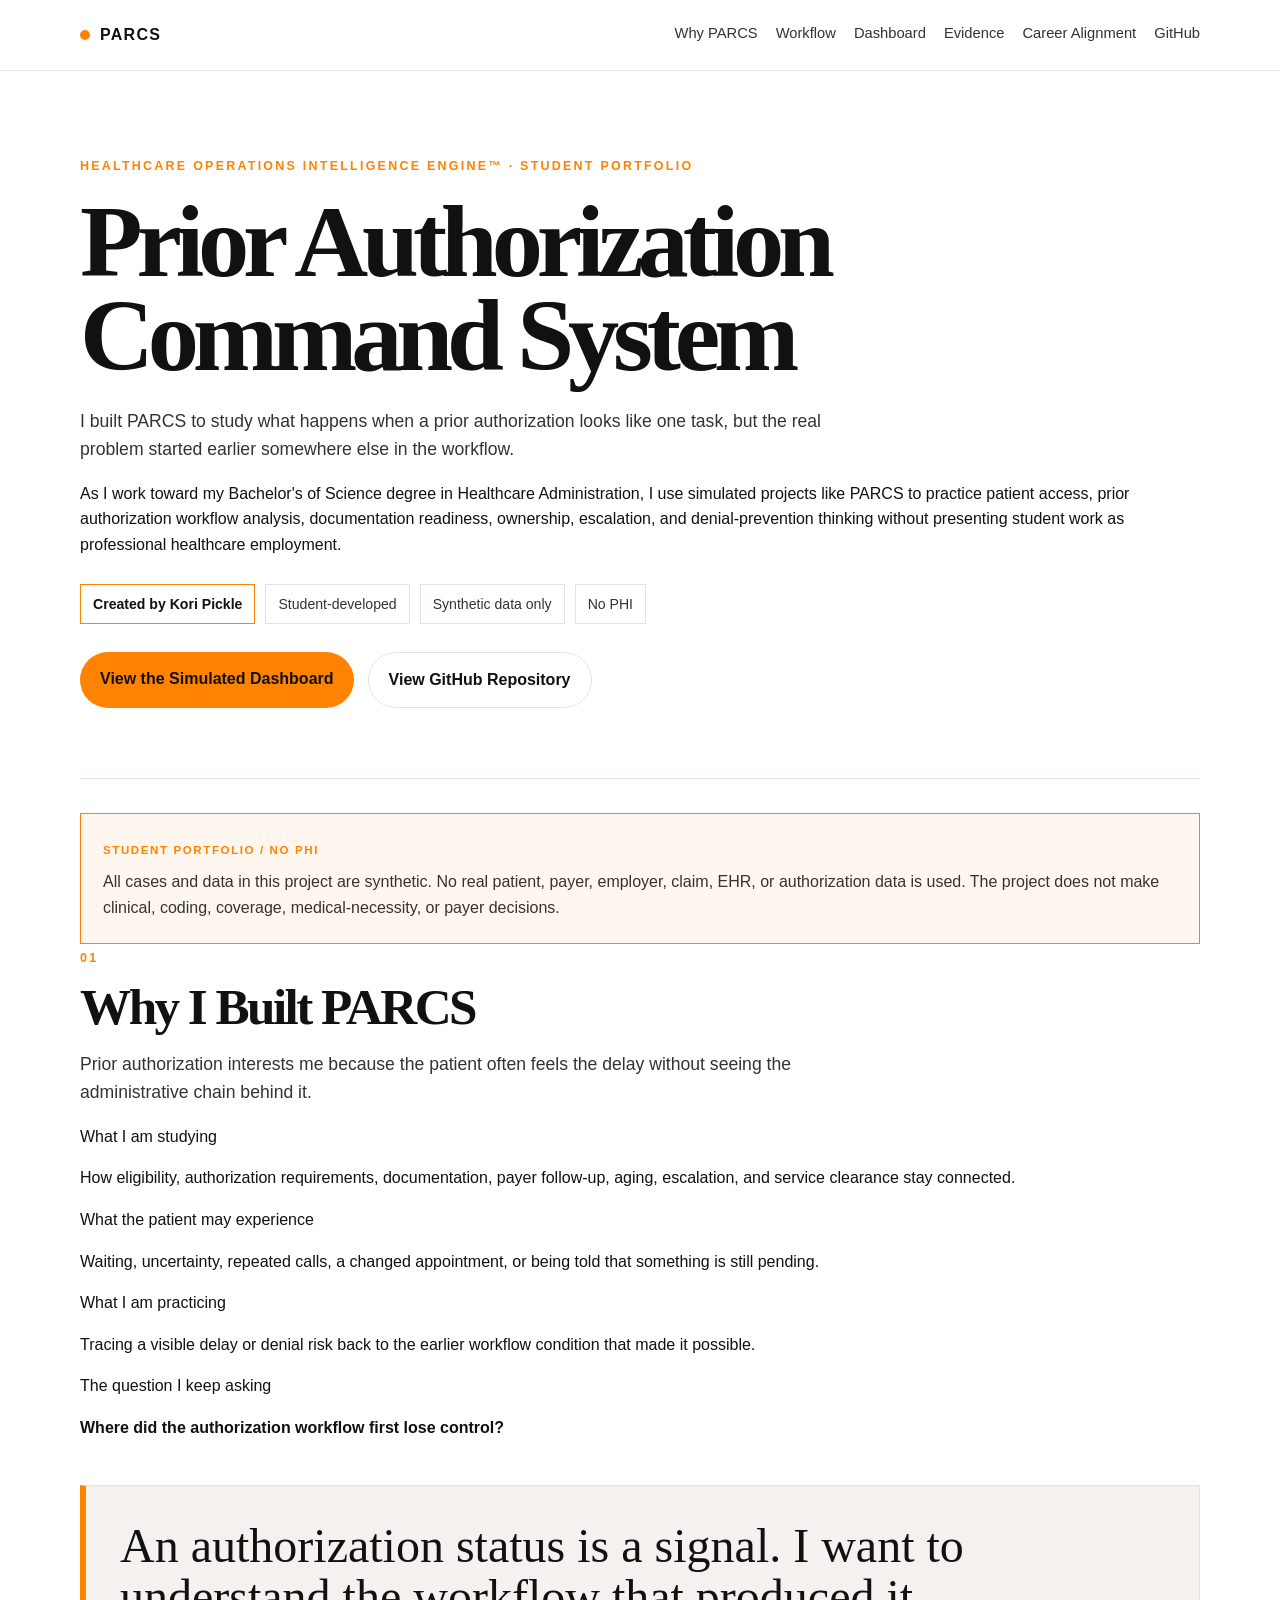
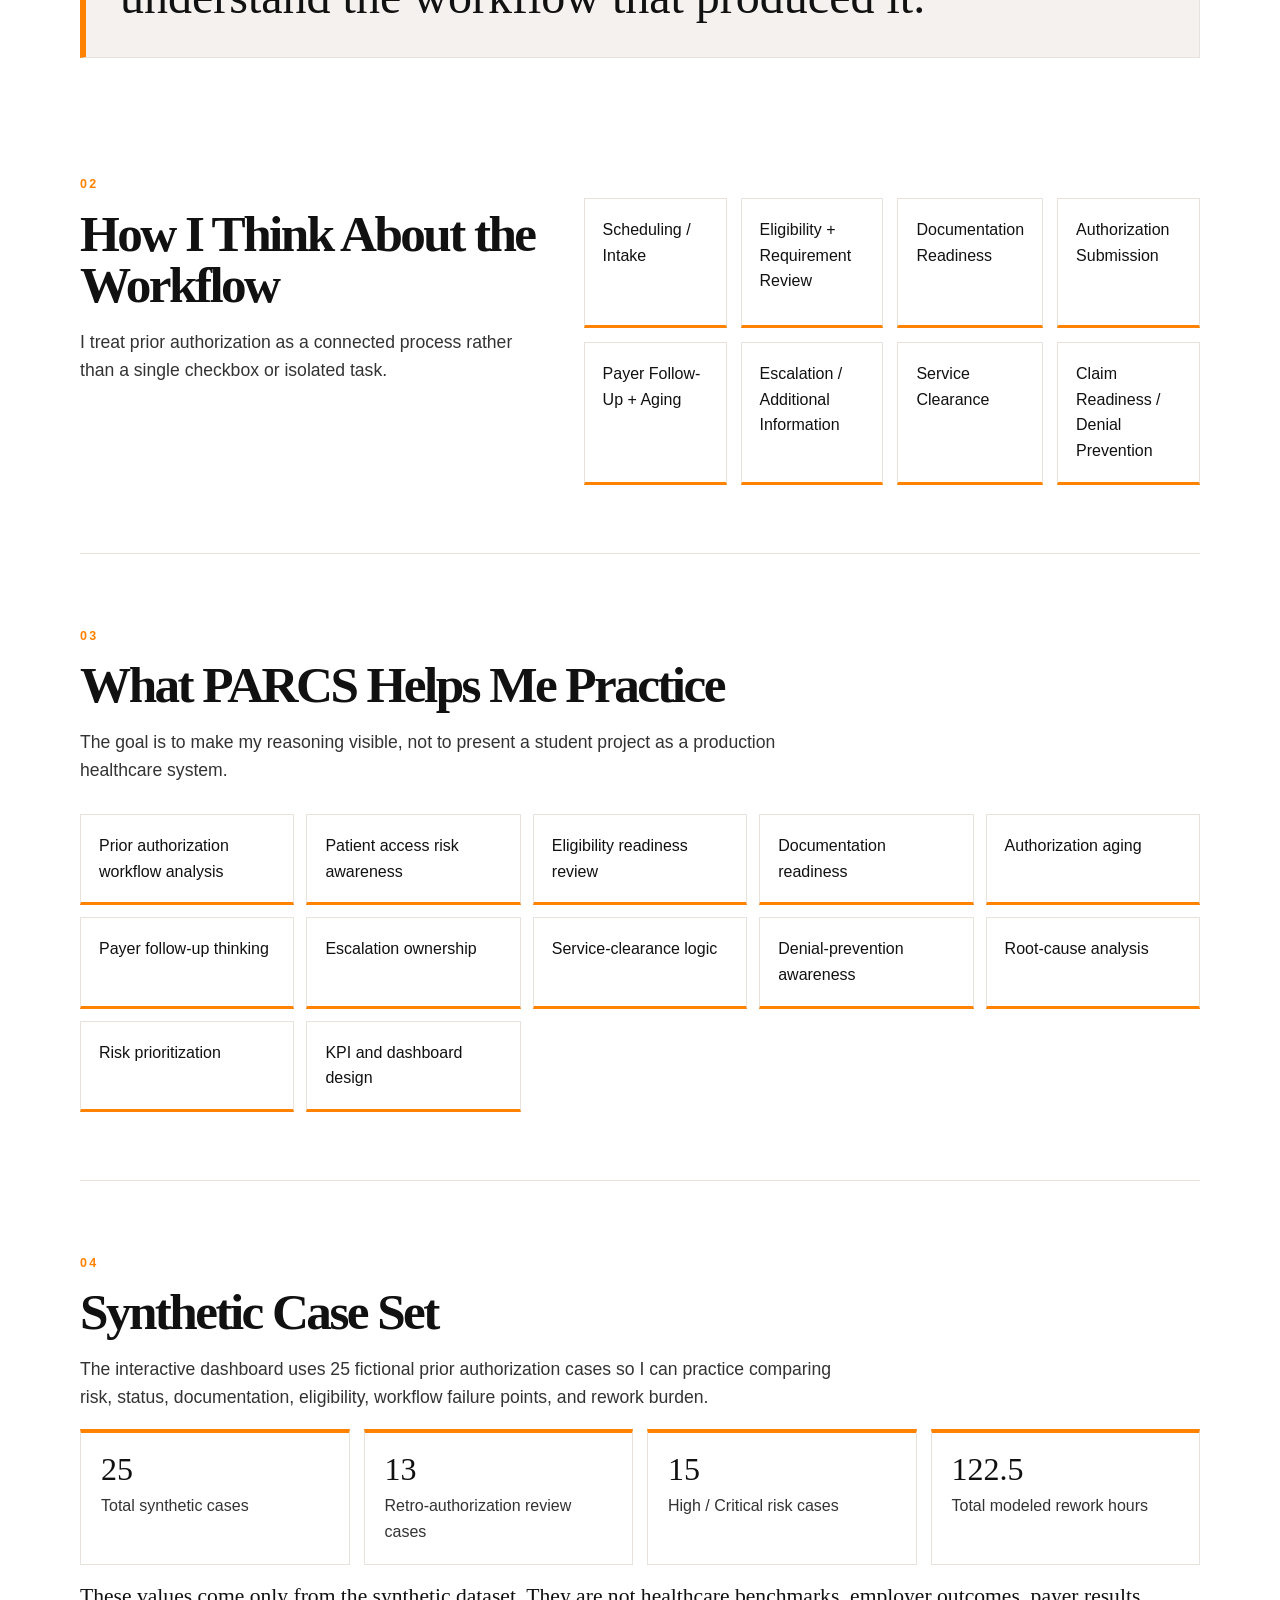
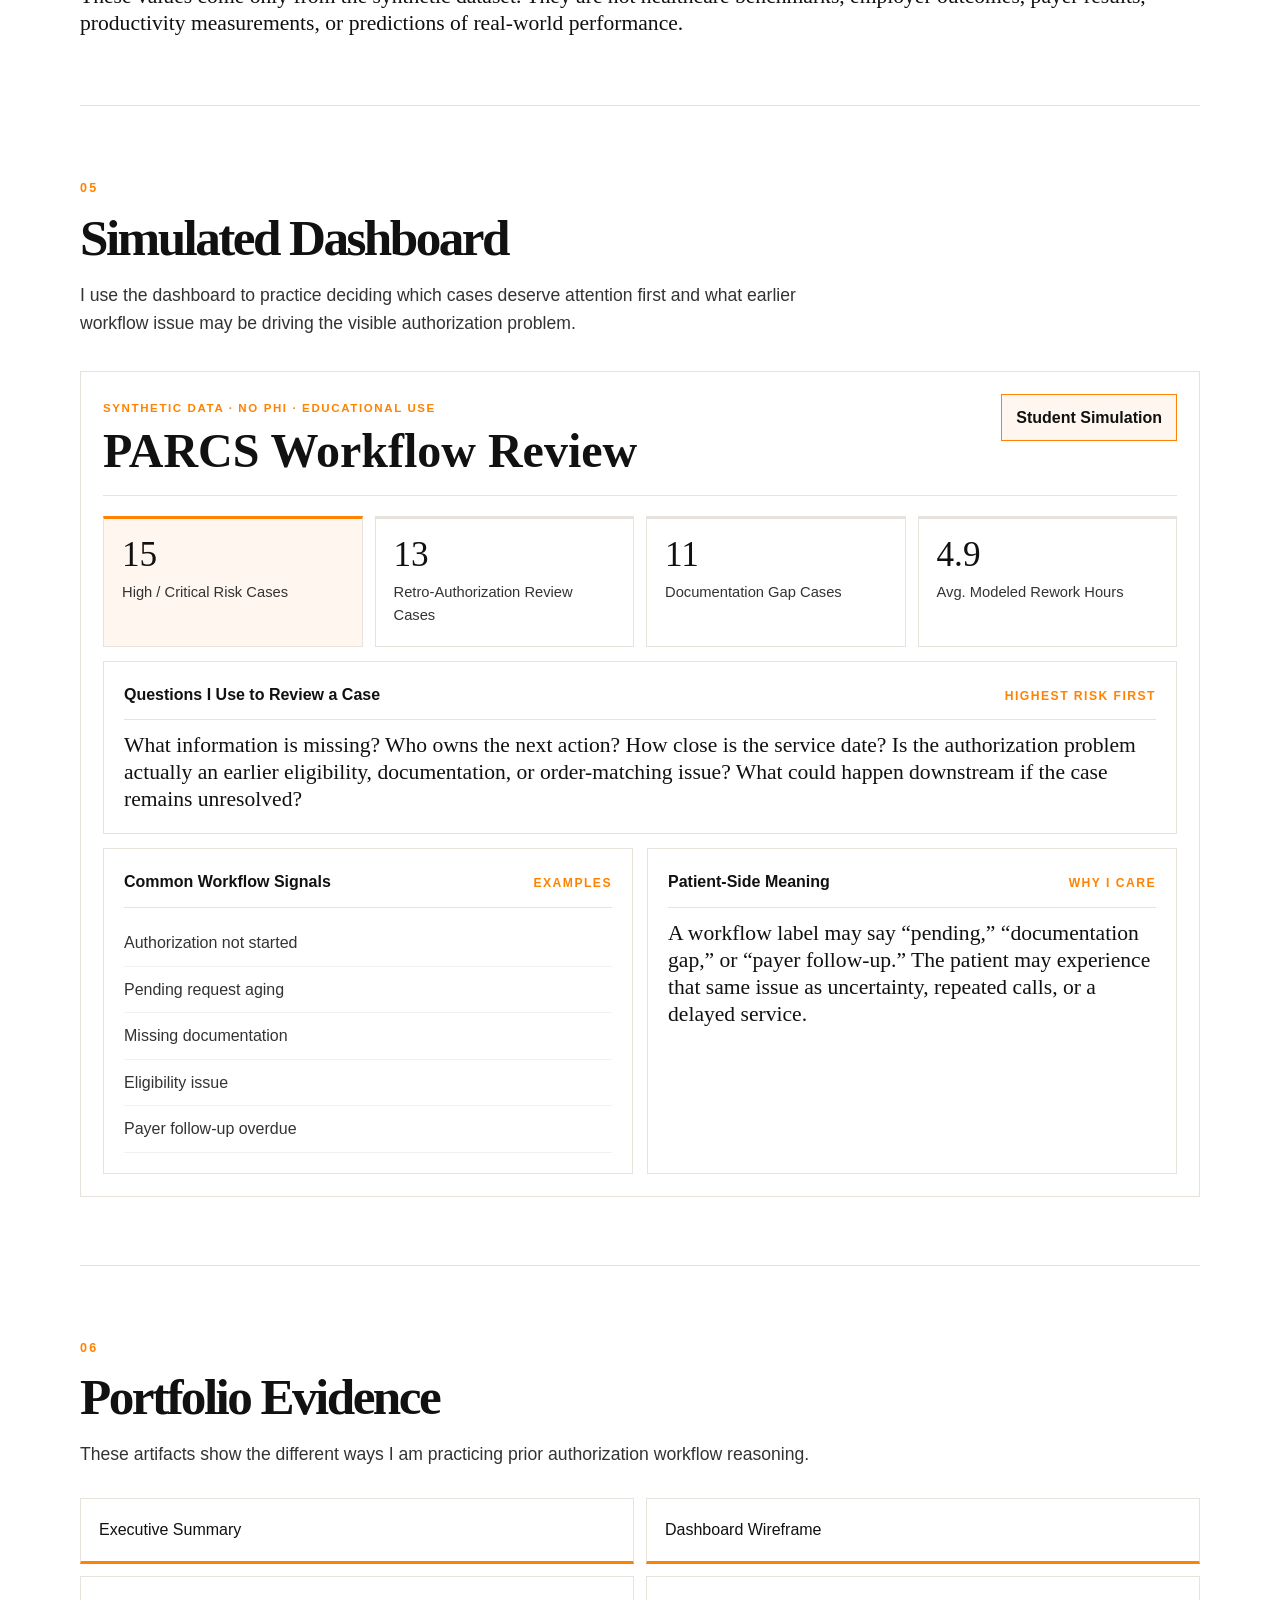
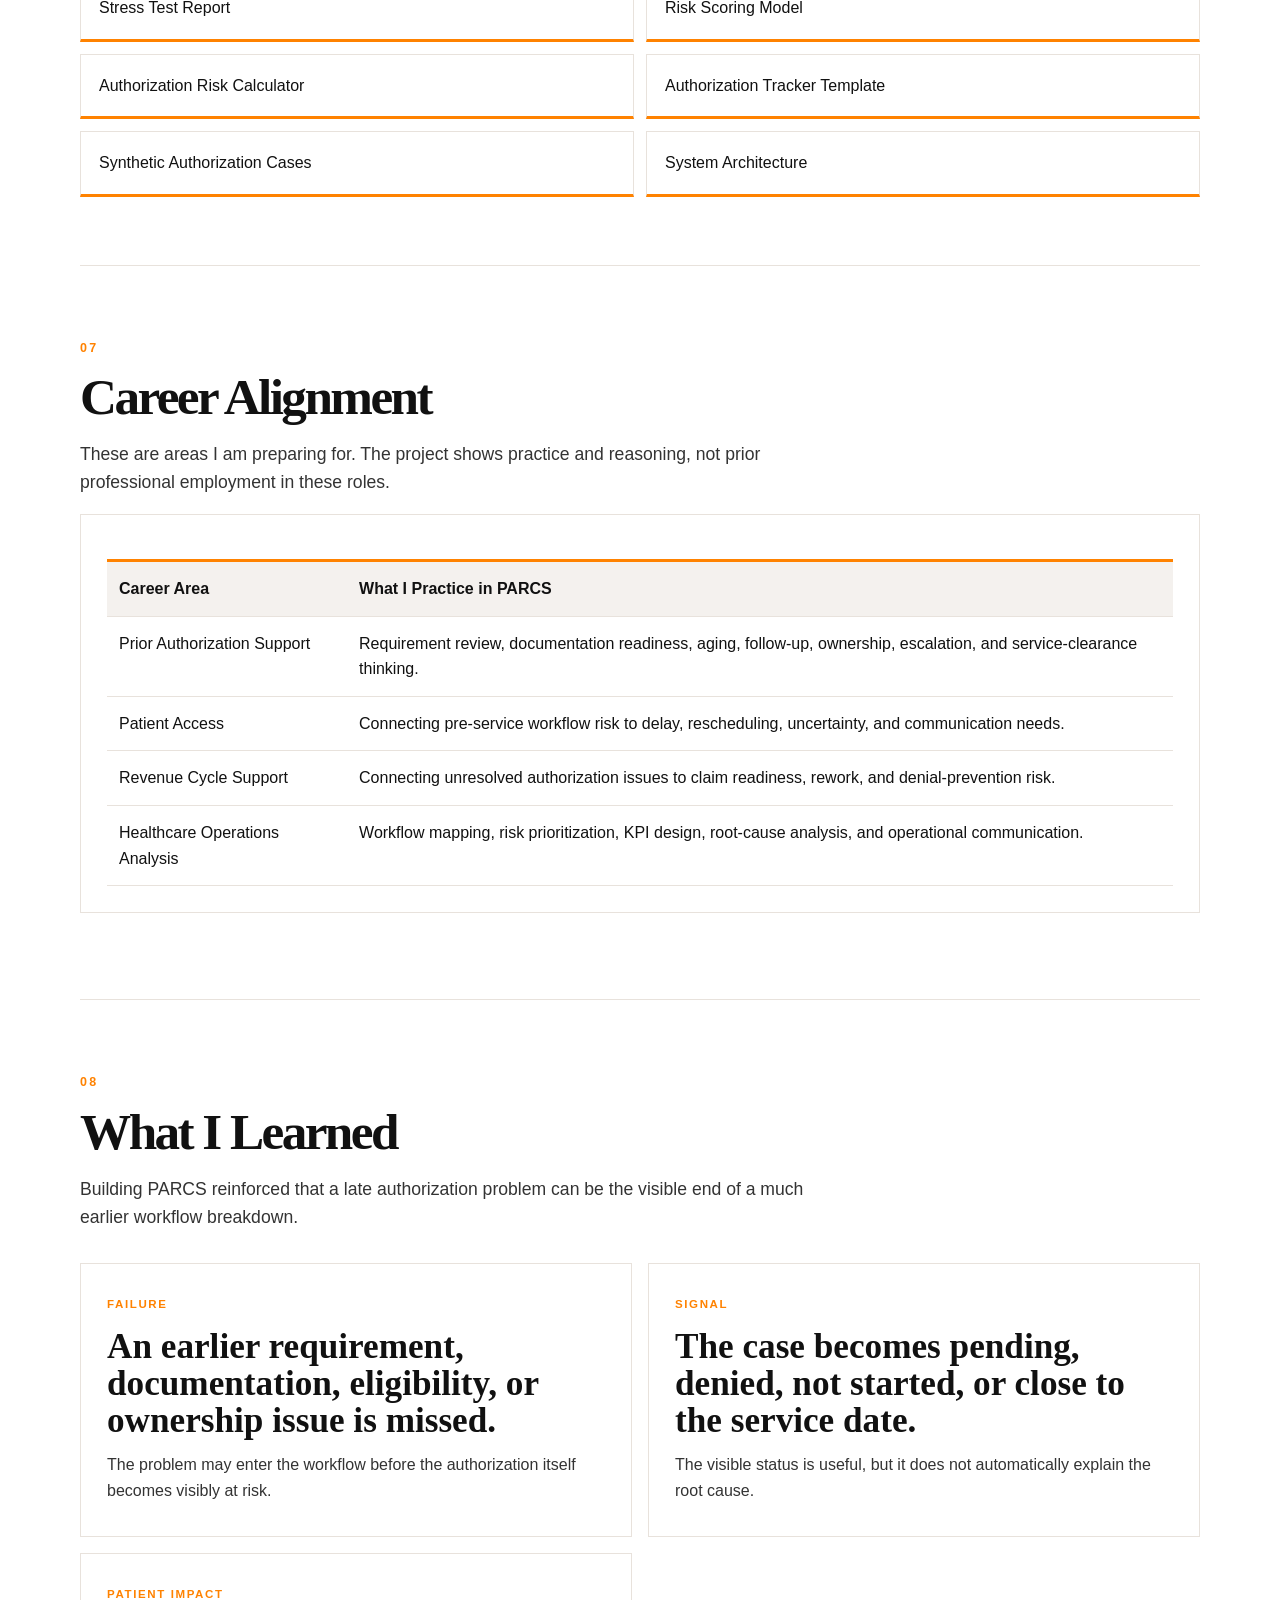
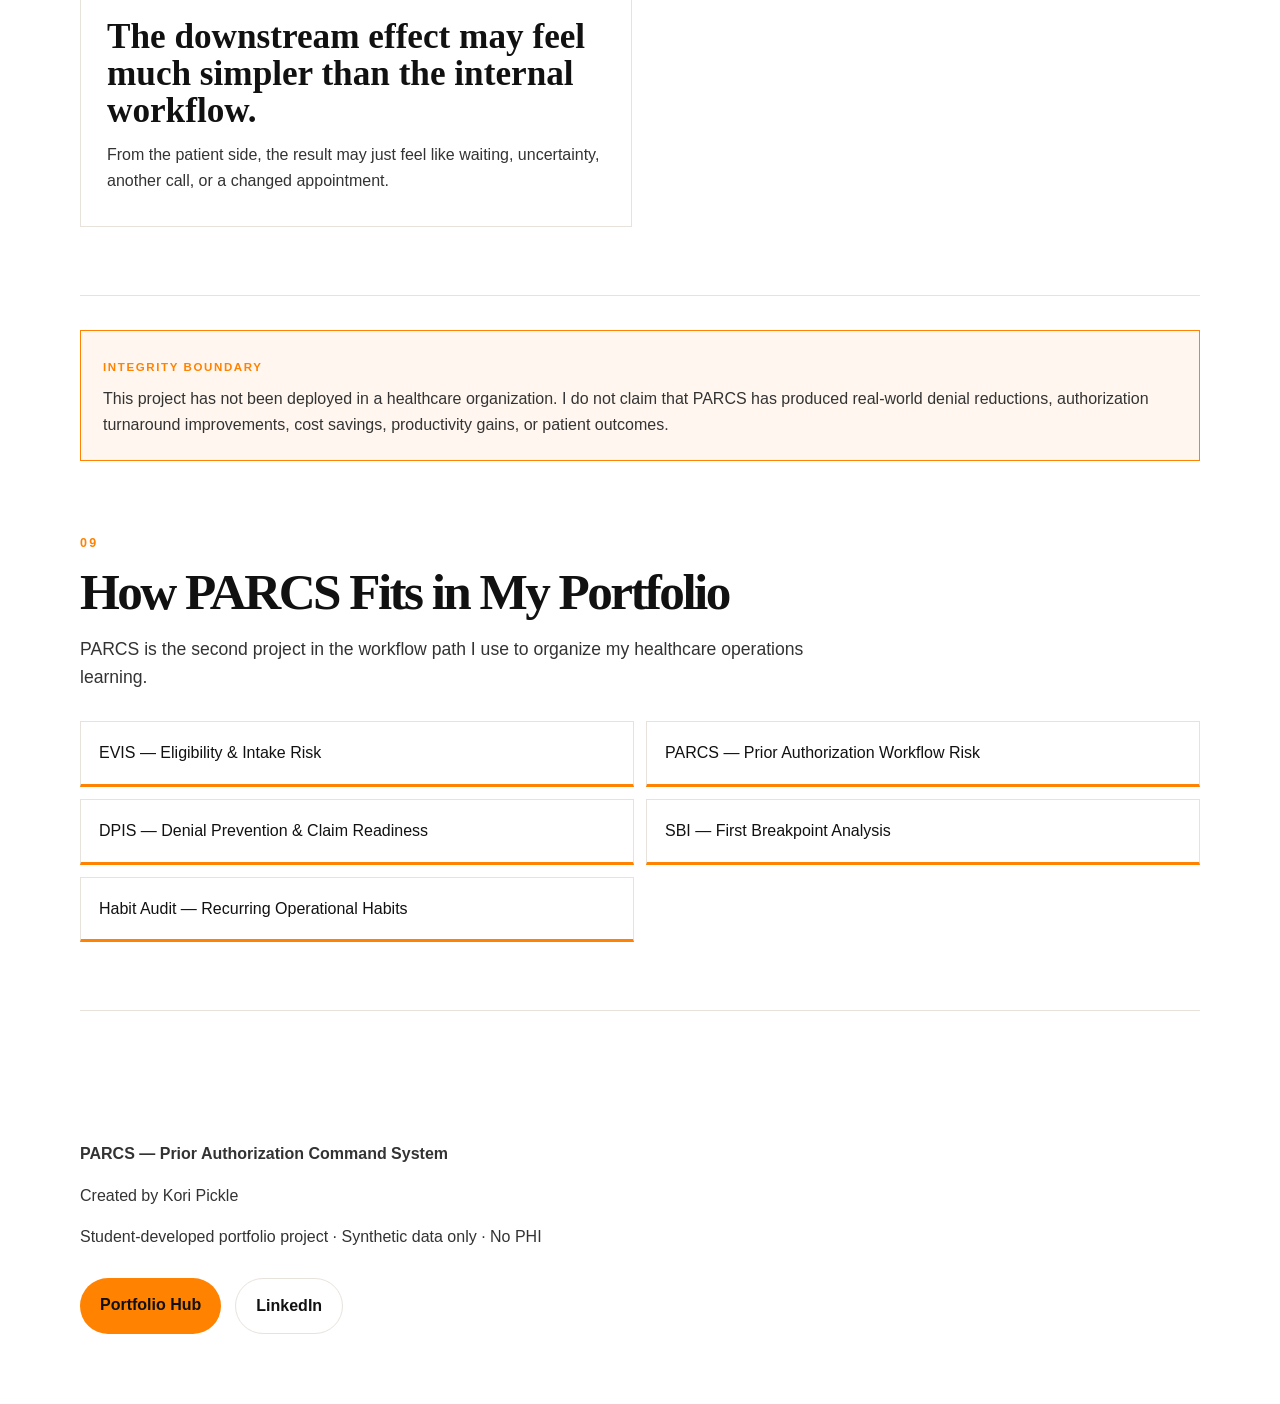
==== index.html @ 81eb3da0 "Align PARCS site with patient-to-professional student voice" ====
<!DOCTYPE html>
<html lang="en">
<head>
  <meta charset="UTF-8" />
  <meta name="viewport" content="width=device-width, initial-scale=1.0" />
  <meta name="description" content="Student-developed healthcare operations portfolio project by Kori Pickle exploring prior authorization workflow risk, patient access, documentation readiness, ownership, aging, escalation, and denial prevention using synthetic no-PHI data." />
  <title>PARCS | Prior Authorization Command System</title>
  <link rel="stylesheet" href="style.css" />
</head>
<body>
  <header class="site-header">
    <nav class="nav-shell" aria-label="Primary navigation">
      <div class="brand-mark">PARCS</div>
      <div class="nav-links">
        <a href="#why">Why PARCS</a>
        <a href="#workflow">Workflow</a>
        <a href="#dashboard">Dashboard</a>
        <a href="#evidence">Evidence</a>
        <a href="#roles">Career Alignment</a>
        <a href="https://github.com/koripickle1101-TN/parcs-prior-authorization-command-system" target="_blank" rel="noreferrer">GitHub</a>
      </div>
    </nav>
  </header>

  <main>
    <section class="hero-section">
      <div class="eyebrow">Healthcare Operations Intelligence Engine™ · Student Portfolio</div>
      <h1>Prior Authorization Command System</h1>
      <p class="hero-subtitle">I built PARCS to study what happens when a prior authorization looks like one task, but the real problem started earlier somewhere else in the workflow.</p>
      <p class="personal-positioning">As I work toward my Bachelor's of Science degree in Healthcare Administration, I use simulated projects like PARCS to practice patient access, prior authorization workflow analysis, documentation readiness, ownership, escalation, and denial-prevention thinking without presenting student work as professional healthcare employment.</p>
      <div class="creator-strip"><span>Created by Kori Pickle</span><span>Student-developed</span><span>Synthetic data only</span><span>No PHI</span></div>
      <div class="hero-actions">
        <a class="primary-button" href="#dashboard">View the Simulated Dashboard</a>
        <a class="secondary-button" href="https://github.com/koripickle1101-TN/parcs-prior-authorization-command-system" target="_blank" rel="noreferrer">View GitHub Repository</a>
      </div>
    </section>

    <section class="compliance-notice">
      <span>Student Portfolio / No PHI</span>
      <p>All cases and data in this project are synthetic. No real patient, payer, employer, claim, EHR, or authorization data is used. The project does not make clinical, coding, coverage, medical-necessity, or payer decisions.</p>
    </section>

    <section id="why" class="quick-read-section">
      <div class="section-intro narrow">
        <span class="section-number">01</span>
        <h2>Why I Built PARCS</h2>
        <p>Prior authorization interests me because the patient often feels the delay without seeing the administrative chain behind it.</p>
      </div>
      <div class="quick-read-grid">
        <div><span>What I am studying</span><p>How eligibility, authorization requirements, documentation, payer follow-up, aging, escalation, and service clearance stay connected.</p></div>
        <div><span>What the patient may experience</span><p>Waiting, uncertainty, repeated calls, a changed appointment, or being told that something is still pending.</p></div>
        <div><span>What I am practicing</span><p>Tracing a visible delay or denial risk back to the earlier workflow condition that made it possible.</p></div>
        <div><span>The question I keep asking</span><p><strong>Where did the authorization workflow first lose control?</strong></p></div>
      </div>
    </section>

    <section class="statement-panel"><p>An authorization status is a signal. I want to understand the workflow that produced it.</p></section>

    <section id="workflow" class="section-grid">
      <div class="section-intro">
        <span class="section-number">02</span>
        <h2>How I Think About the Workflow</h2>
        <p>I treat prior authorization as a connected process rather than a single checkbox or isolated task.</p>
      </div>
      <div class="architecture-flow">
        <div>Scheduling / Intake</div>
        <div>Eligibility + Requirement Review</div>
        <div>Documentation Readiness</div>
        <div>Authorization Submission</div>
        <div>Payer Follow-Up + Aging</div>
        <div>Escalation / Additional Information</div>
        <div>Service Clearance</div>
        <div>Claim Readiness / Denial Prevention</div>
      </div>
    </section>

    <section id="proof" class="proof-section">
      <div class="section-intro narrow">
        <span class="section-number">03</span>
        <h2>What PARCS Helps Me Practice</h2>
        <p>The goal is to make my reasoning visible, not to present a student project as a production healthcare system.</p>
      </div>
      <div class="proof-grid">
        <div>Prior authorization workflow analysis</div>
        <div>Patient access risk awareness</div>
        <div>Eligibility readiness review</div>
        <div>Documentation readiness</div>
        <div>Authorization aging</div>
        <div>Payer follow-up thinking</div>
        <div>Escalation ownership</div>
        <div>Service-clearance logic</div>
        <div>Denial-prevention awareness</div>
        <div>Root-cause analysis</div>
        <div>Risk prioritization</div>
        <div>KPI and dashboard design</div>
      </div>
    </section>

    <section class="before-after-section">
      <div class="section-intro narrow">
        <span class="section-number">04</span>
        <h2>Synthetic Case Set</h2>
        <p>The interactive dashboard uses 25 fictional prior authorization cases so I can practice comparing risk, status, documentation, eligibility, workflow failure points, and rework burden.</p>
      </div>
      <div class="score-comparison">
        <div><span>25</span><p>Total synthetic cases</p></div>
        <div><span>13</span><p>Retro-authorization review cases</p></div>
        <div><span>15</span><p>High / Critical risk cases</p></div>
        <div><span>122.5</span><p>Total modeled rework hours</p></div>
      </div>
      <p class="executive-read">These values come only from the synthetic dataset. They are not healthcare benchmarks, employer outcomes, payer results, productivity measurements, or predictions of real-world performance.</p>
    </section>

    <section id="dashboard" class="dashboard-section">
      <div class="section-intro narrow">
        <span class="section-number">05</span>
        <h2>Simulated Dashboard</h2>
        <p>I use the dashboard to practice deciding which cases deserve attention first and what earlier workflow issue may be driving the visible authorization problem.</p>
      </div>
      <div class="dashboard-shell">
        <div class="dashboard-topbar">
          <div><span class="dashboard-label">Synthetic Data · No PHI · Educational Use</span><h3>PARCS Workflow Review</h3></div>
          <div class="dashboard-status">Student Simulation</div>
        </div>
        <div class="dashboard-kpis">
          <div class="dash-kpi critical"><span>15</span><p>High / Critical Risk Cases</p></div>
          <div class="dash-kpi"><span>13</span><p>Retro-Authorization Review Cases</p></div>
          <div class="dash-kpi"><span>11</span><p>Documentation Gap Cases</p></div>
          <div class="dash-kpi"><span>4.9</span><p>Avg. Modeled Rework Hours</p></div>
        </div>
        <div class="dashboard-panels">
          <div class="dashboard-panel wide-panel"><div class="panel-header"><h4>Questions I Use to Review a Case</h4><span>Highest risk first</span></div><p class="executive-read">What information is missing? Who owns the next action? How close is the service date? Is the authorization problem actually an earlier eligibility, documentation, or order-matching issue? What could happen downstream if the case remains unresolved?</p></div>
          <div class="dashboard-panel"><div class="panel-header"><h4>Common Workflow Signals</h4><span>Examples</span></div><ul class="signal-list"><li>Authorization not started</li><li>Pending request aging</li><li>Missing documentation</li><li>Eligibility issue</li><li>Payer follow-up overdue</li></ul></div>
          <div class="dashboard-panel"><div class="panel-header"><h4>Patient-Side Meaning</h4><span>Why I care</span></div><p class="executive-read">A workflow label may say “pending,” “documentation gap,” or “payer follow-up.” The patient may experience that same issue as uncertainty, repeated calls, or a delayed service.</p></div>
        </div>
      </div>
    </section>

    <section id="evidence" class="review-section">
      <div class="section-intro narrow">
        <span class="section-number">06</span>
        <h2>Portfolio Evidence</h2>
        <p>These artifacts show the different ways I am practicing prior authorization workflow reasoning.</p>
      </div>
      <div class="review-steps">
        <a href="executive-summary.html">Executive Summary</a>
        <a href="dashboard-wireframe.html">Dashboard Wireframe</a>
        <a href="stress-test-report.html">Stress Test Report</a>
        <a href="risk-scoring-model.html">Risk Scoring Model</a>
        <a href="authorization-risk-calculator.html">Authorization Risk Calculator</a>
        <a href="authorization-tracker-template.html">Authorization Tracker Template</a>
        <a href="sample-authorization-cases.html">Synthetic Authorization Cases</a>
        <a href="system-architecture.html">System Architecture</a>
      </div>
    </section>

    <section id="roles" class="role-section">
      <div class="section-intro narrow">
        <span class="section-number">07</span>
        <h2>Career Alignment</h2>
        <p>These are areas I am preparing for. The project shows practice and reasoning, not prior professional employment in these roles.</p>
      </div>
      <div class="content-card">
        <table class="branded-table">
          <tr><th>Career Area</th><th>What I Practice in PARCS</th></tr>
          <tr><td>Prior Authorization Support</td><td>Requirement review, documentation readiness, aging, follow-up, ownership, escalation, and service-clearance thinking.</td></tr>
          <tr><td>Patient Access</td><td>Connecting pre-service workflow risk to delay, rescheduling, uncertainty, and communication needs.</td></tr>
          <tr><td>Revenue Cycle Support</td><td>Connecting unresolved authorization issues to claim readiness, rework, and denial-prevention risk.</td></tr>
          <tr><td>Healthcare Operations Analysis</td><td>Workflow mapping, risk prioritization, KPI design, root-cause analysis, and operational communication.</td></tr>
        </table>
      </div>
    </section>

    <section class="case-study-section">
      <div class="section-intro narrow">
        <span class="section-number">08</span>
        <h2>What I Learned</h2>
        <p>Building PARCS reinforced that a late authorization problem can be the visible end of a much earlier workflow breakdown.</p>
      </div>
      <div class="case-study-grid">
        <article class="case-card"><span>Failure</span><h3>An earlier requirement, documentation, eligibility, or ownership issue is missed.</h3><p>The problem may enter the workflow before the authorization itself becomes visibly at risk.</p></article>
        <article class="case-card"><span>Signal</span><h3>The case becomes pending, denied, not started, or close to the service date.</h3><p>The visible status is useful, but it does not automatically explain the root cause.</p></article>
        <article class="case-card highlight-card"><span>Patient impact</span><h3>The downstream effect may feel much simpler than the internal workflow.</h3><p>From the patient side, the result may just feel like waiting, uncertainty, another call, or a changed appointment.</p></article>
      </div>
    </section>

    <section class="compliance-notice">
      <span>Integrity Boundary</span>
      <p>This project has not been deployed in a healthcare organization. I do not claim that PARCS has produced real-world denial reductions, authorization turnaround improvements, cost savings, productivity gains, or patient outcomes.</p>
    </section>

    <section class="review-section">
      <div class="section-intro narrow">
        <span class="section-number">09</span>
        <h2>How PARCS Fits in My Portfolio</h2>
        <p>PARCS is the second project in the workflow path I use to organize my healthcare operations learning.</p>
      </div>
      <div class="review-steps">
        <a href="https://github.com/koripickle1101-TN/eligibility-verification-intelligence-system" target="_blank" rel="noreferrer">EVIS — Eligibility & Intake Risk</a>
        <a href="#">PARCS — Prior Authorization Workflow Risk</a>
        <a href="https://github.com/koripickle1101-TN/denial-prevention-intelligence-system" target="_blank" rel="noreferrer">DPIS — Denial Prevention & Claim Readiness</a>
        <a href="https://github.com/koripickle1101-TN/silent-breakpoint-intelligence-system" target="_blank" rel="noreferrer">SBI — First Breakpoint Analysis</a>
        <a href="https://github.com/koripickle1101-TN/healthcare-operations-habit-audit" target="_blank" rel="noreferrer">Habit Audit — Recurring Operational Habits</a>
      </div>
    </section>
  </main>

  <footer class="site-footer">
    <p><strong>PARCS — Prior Authorization Command System</strong></p>
    <p>Created by Kori Pickle</p>
    <p>Student-developed portfolio project · Synthetic data only · No PHI</p>
    <div class="hero-actions">
      <a class="primary-button" href="https://healthcare-operations-portfolio-hub.vercel.app/" target="_blank" rel="noreferrer">Portfolio Hub</a>
      <a class="secondary-button" href="https://www.linkedin.com/in/kori-pickle" target="_blank" rel="noreferrer">LinkedIn</a>
    </div>
  </footer>
</body>
</html>
---- style.css ----
body {
  margin: 0;
  background: #FFFFFF;
  color: #111111;
  font-family: Arial, Helvetica, sans-serif;
  line-height: 1.6;
}

.site-header { border-bottom: 1px solid #E8E2DC; background: #FFFFFF; }
.nav-shell { max-width: 1120px; margin: 0 auto; padding: 22px 28px; display: flex; justify-content: space-between; gap: 20px; }
.brand-mark { font-weight: 800; letter-spacing: 0.08em; text-transform: uppercase; }
.brand-mark::before { content: ""; display: inline-block; width: 10px; height: 10px; border-radius: 50%; background: #FF8200; margin-right: 10px; }
.nav-links { display: flex; flex-wrap: wrap; gap: 18px; color: #333333; font-size: 0.92rem; }
.nav-links a { color: #333333; text-decoration: none; border-bottom: 1px solid transparent; }
.nav-links a:hover { color: #111111; border-color: #FF8200; }
main { max-width: 1120px; margin: 0 auto; padding: 0 28px 70px; }
.hero-section, .page-hero { padding: 86px 0 70px; border-bottom: 1px solid #E8E2DC; }
.eyebrow, .section-number { color: #FF8200; text-transform: uppercase; letter-spacing: 0.18em; font-size: 0.78rem; font-weight: 800; }
h1 { max-width: 920px; margin: 18px 0 24px; font-family: Georgia, Times, serif; font-size: clamp(3rem, 8vw, 6.5rem); line-height: 0.92; letter-spacing: -0.06em; }
h2 { margin: 12px 0 14px; font-family: Georgia, Times, serif; font-size: clamp(2rem, 4vw, 3.5rem); line-height: 1; letter-spacing: -0.05em; }
.hero-subtitle, .section-intro p { max-width: 760px; font-size: 1.1rem; color: #333333; }
.creator-strip { display: flex; flex-wrap: wrap; gap: 10px; margin: 26px 0 6px; }
.creator-strip span { border: 1px solid #E8E2DC; padding: 8px 12px; color: #333333; background: #FFFFFF; font-size: 0.88rem; }
.creator-strip span:first-child { border-color: #FF8200; color: #111111; font-weight: 800; }
.hero-actions, .footer-buttons { display: flex; flex-wrap: wrap; gap: 14px; margin-top: 28px; }
.primary-button, .secondary-button, .footer-buttons a { padding: 14px 20px; border-radius: 999px; font-weight: 800; text-decoration: none; }
.primary-button { background: #FF8200; color: #111111; }
.secondary-button, .footer-buttons a { border: 1px solid #E8E2DC; color: #111111; }
.statement-panel { margin: 44px 0; padding: 34px; border: 1px solid #E8E2DC; border-left: 6px solid #FF8200; background: #F4F1EE; }
.statement-panel p { margin: 0; font-family: Georgia, Times, serif; font-size: clamp(1.6rem, 4vw, 3rem); line-height: 1.08; }
.compliance-notice { margin: 34px 0 0; padding: 22px; border: 1px solid #FF8200; background: #FFF7EF; }
.compliance-notice span { color: #FF8200; text-transform: uppercase; letter-spacing: 0.14em; font-size: 0.72rem; font-weight: 800; }
.compliance-notice p { margin: 8px 0 0; color: #333333; }
.section-grid, .metrics-section, .architecture-section, .artifacts-section, .brand-section, .dashboard-section, .case-study-section, .content-section, .proof-section, .before-after-section, .methodology-section, .role-section, .review-section, .roadmap-section { padding: 68px 0; border-bottom: 1px solid #E8E2DC; }
.section-grid { display: grid; grid-template-columns: 0.85fr 1.15fr; gap: 48px; }
.card-grid, .metrics-grid { display: grid; grid-template-columns: repeat(3, 1fr); gap: 18px; }
.feature-card, .metric-card, .content-card { border: 1px solid #E8E2DC; background: #FFFFFF; padding: 26px; }
.feature-card p, .metric-card p, .content-card p, .content-card li { color: #333333; }
.content-card { margin-bottom: 18px; }
.accent-card, .highlight-card { border-color: #FF8200; background: #FFF7EF; }
.statement-card { border-left: 6px solid #FF8200; background: #F4F1EE; }
.statement-card p { font-family: Georgia, Times, serif; font-size: clamp(1.5rem, 3vw, 2.4rem); line-height: 1.15; color: #111111; }
.two-column-list { display: grid; grid-template-columns: repeat(2, 1fr); gap: 20px; }
.branded-table { width: 100%; border-collapse: collapse; margin-top: 18px; }
.branded-table th, .branded-table td { border-bottom: 1px solid #E8E2DC; padding: 14px 12px; text-align: left; vertical-align: top; }
.branded-table th { color: #111111; background: #F4F1EE; border-top: 3px solid #FF8200; }
.score-strip, .score-comparison { display: grid; grid-template-columns: repeat(4, 1fr); gap: 14px; margin-bottom: 18px; }
.score-strip div, .score-comparison div { border: 1px solid #E8E2DC; border-top: 4px solid #FF8200; padding: 20px; background: #FFFFFF; }
.score-strip span, .score-comparison span { display: block; font-family: Georgia, Times, serif; font-size: 2rem; line-height: 1; margin-bottom: 8px; }
.score-strip p, .score-comparison p { margin: 0; color: #333333; }
.score-arrow { display: flex; align-items: center; justify-content: center; font-size: 2rem; color: #FF8200; font-weight: 800; }
.after-score { background: #FFF7EF !important; border-color: #FF8200 !important; }
.proof-grid, .roadmap-grid { margin-top: 30px; display: grid; grid-template-columns: repeat(5, 1fr); gap: 12px; }
.proof-grid div, .roadmap-grid div, .review-steps a { border: 1px solid #E8E2DC; background: #FFFFFF; padding: 18px; color: #111111; text-decoration: none; border-bottom: 3px solid #FF8200; }
.proof-grid.compact { grid-template-columns: repeat(5, 1fr); }
.roadmap-grid span { color: #FF8200; text-transform: uppercase; letter-spacing: 0.12em; font-size: 0.72rem; font-weight: 800; }
.roadmap-grid p { margin: 8px 0 0; color: #333333; }
.review-steps { margin-top: 30px; display: grid; grid-template-columns: repeat(2, 1fr); gap: 12px; }
.metric-card { border-top: 4px solid #FF8200; }
.metric-card span { display: block; font-family: Georgia, Times, serif; font-size: 2.4rem; margin-bottom: 12px; }
.dashboard-shell { margin-top: 34px; border: 1px solid #E8E2DC; background: #FFFFFF; padding: 22px; }
.dashboard-topbar { display: flex; justify-content: space-between; gap: 20px; align-items: flex-start; border-bottom: 1px solid #E8E2DC; padding-bottom: 20px; }
.dashboard-label { color: #FF8200; text-transform: uppercase; letter-spacing: 0.14em; font-size: 0.72rem; font-weight: 800; }
.dashboard-topbar h3 { margin: 8px 0 0; font-family: Georgia, Times, serif; font-size: clamp(1.8rem, 4vw, 3rem); line-height: 1; }
.dashboard-status { border: 1px solid #FF8200; background: #FFF7EF; color: #111111; padding: 10px 14px; font-weight: 800; white-space: nowrap; }
.dashboard-kpis { margin-top: 20px; display: grid; grid-template-columns: repeat(4, 1fr); gap: 12px; }
.dash-kpi { border: 1px solid #E8E2DC; padding: 18px; background: #FFFFFF; border-top: 3px solid #E8E2DC; }
.dash-kpi.critical { border-top-color: #FF8200; background: #FFF7EF; }
.dash-kpi span { display: block; font-family: Georgia, Times, serif; font-size: 2.2rem; line-height: 1; margin-bottom: 8px; }
.dash-kpi p { margin: 0; color: #333333; font-size: 0.92rem; }
.dashboard-panels { margin-top: 14px; display: grid; grid-template-columns: repeat(2, 1fr); gap: 14px; }
.dashboard-panel { border: 1px solid #E8E2DC; padding: 20px; background: #FFFFFF; }
.wide-panel { grid-column: span 2; }
.panel-header { display: flex; justify-content: space-between; gap: 16px; align-items: baseline; border-bottom: 1px solid #E8E2DC; padding-bottom: 12px; margin-bottom: 12px; }
.panel-header h4 { margin: 0; font-size: 1rem; }
.panel-header span { color: #FF8200; font-size: 0.76rem; text-transform: uppercase; letter-spacing: 0.12em; font-weight: 800; }
.queue-row { display: grid; grid-template-columns: 1fr 0.6fr 1fr 1.4fr; gap: 12px; padding: 12px 0; border-bottom: 1px solid #F4F1EE; color: #333333; }
.queue-head { color: #111111; font-weight: 800; }
.high-risk span:nth-child(2) { color: #FF8200; font-weight: 800; }
.signal-list { list-style: none; padding: 0; margin: 0; }
.signal-list li { padding: 10px 0; border-bottom: 1px solid #F4F1EE; color: #333333; }
.signal-list strong { color: #FF8200; font-size: 1.2rem; margin-right: 8px; }
.risk-bars div { display: grid; grid-template-columns: 70px 1fr; gap: 12px; align-items: center; margin: 14px 0; color: #333333; }
progress { width: 100%; height: 12px; accent-color: #FF8200; }
.executive-read { margin: 0; font-family: Georgia, Times, serif; font-size: 1.35rem; line-height: 1.25; color: #111111; }
.case-study-grid { margin-top: 32px; display: grid; grid-template-columns: repeat(2, 1fr); gap: 16px; }
.case-card { border: 1px solid #E8E2DC; padding: 26px; background: #FFFFFF; min-height: 220px; }
.case-card span { color: #FF8200; text-transform: uppercase; letter-spacing: 0.14em; font-size: 0.72rem; font-weight: 800; }
.case-card h3 { margin: 14px 0 12px; font-family: Georgia, Times, serif; font-size: clamp(1.45rem, 3vw, 2.2rem); line-height: 1.05; }
.case-card p { color: #333333; margin: 0; }
.skills-panel { margin-top: 16px; padding: 34px; border: 1px solid #E8E2DC; background: #F4F1EE; display: grid; grid-template-columns: 1.25fr 0.75fr; gap: 28px; }
.skills-panel h3 { margin: 10px 0 0; font-family: Georgia, Times, serif; font-size: clamp(1.4rem, 3vw, 2.4rem); line-height: 1.12; }
.architecture-flow { margin-top: 28px; display: grid; grid-template-columns: repeat(4, 1fr); gap: 14px; }
.architecture-flow div { border: 1px solid #E8E2DC; padding: 18px; min-height: 90px; background: #FFFFFF; border-bottom: 3px solid #FF8200; }
.page-flow { grid-template-columns: repeat(5, 1fr); }
.brand-grid { margin-top: 30px; display: grid; grid-template-columns: repeat(4, 1fr); gap: 14px; }
.brand-card { border: 1px solid #E8E2DC; padding: 22px; background: #FFFFFF; min-height: 170px; }
.brand-card span { display: block; font-family: Georgia, Times, serif; font-size: 1.5rem; margin-bottom: 18px; }
.brand-card p { color: #333333; margin: 0; }
.orange-card { border-color: #FF8200; background: #FFF7EF; }
.brand-signature-panel { margin-top: 18px; padding: 34px; border: 1px solid #E8E2DC; background: #F4F1EE; }
.brand-signature-panel p { color: #FF8200; text-transform: uppercase; letter-spacing: 0.14em; font-size: 0.76rem; font-weight: 800; }
.brand-signature-panel h3 { max-width: 900px; margin: 0 0 22px; font-family: Georgia, Times, serif; font-size: clamp(1.6rem, 3vw, 2.7rem); line-height: 1.08; }
.signature-line { font-family: Georgia, Times, serif; font-style: italic; font-size: 1.7rem; color: #111111; }
.artifact-list { margin-top: 30px; display: grid; grid-template-columns: repeat(2, 1fr); gap: 12px; }
.artifact-list a { display: block; padding: 18px 20px; border: 1px solid #E8E2DC; color: #111111; text-decoration: none; }
.artifact-list a:hover, .review-steps a:hover, .footer-buttons a:hover { border-color: #FF8200; background: #FFF7EF; }
.site-footer { max-width: 1120px; margin: 0 auto; padding: 44px 28px 70px; color: #333333; }
.upgraded-footer { border-top: 4px solid #FF8200; }
.signature { margin-top: 4px; font-family: Georgia, Times, serif; font-style: italic; font-size: 1.4rem; color: #111111; }
.footer-note { color: #333333; font-size: 0.92rem; }
@media (max-width: 860px) {
  .nav-shell, .nav-links { display: block; }
  .nav-links a { display: inline-block; margin: 8px 14px 0 0; }
  .section-grid, .card-grid, .metrics-grid, .architecture-flow, .artifact-list, .brand-grid, .dashboard-kpis, .dashboard-panels, .case-study-grid, .skills-panel, .two-column-list, .score-strip, .score-comparison, .page-flow, .proof-grid, .proof-grid.compact, .roadmap-grid, .review-steps { grid-template-columns: 1fr; }
  .wide-panel { grid-column: span 1; }
  .dashboard-topbar, .panel-header { display: block; }
  .dashboard-status { display: inline-block; margin-top: 14px; }
  .queue-row { grid-template-columns: 1fr; gap: 4px; }
}
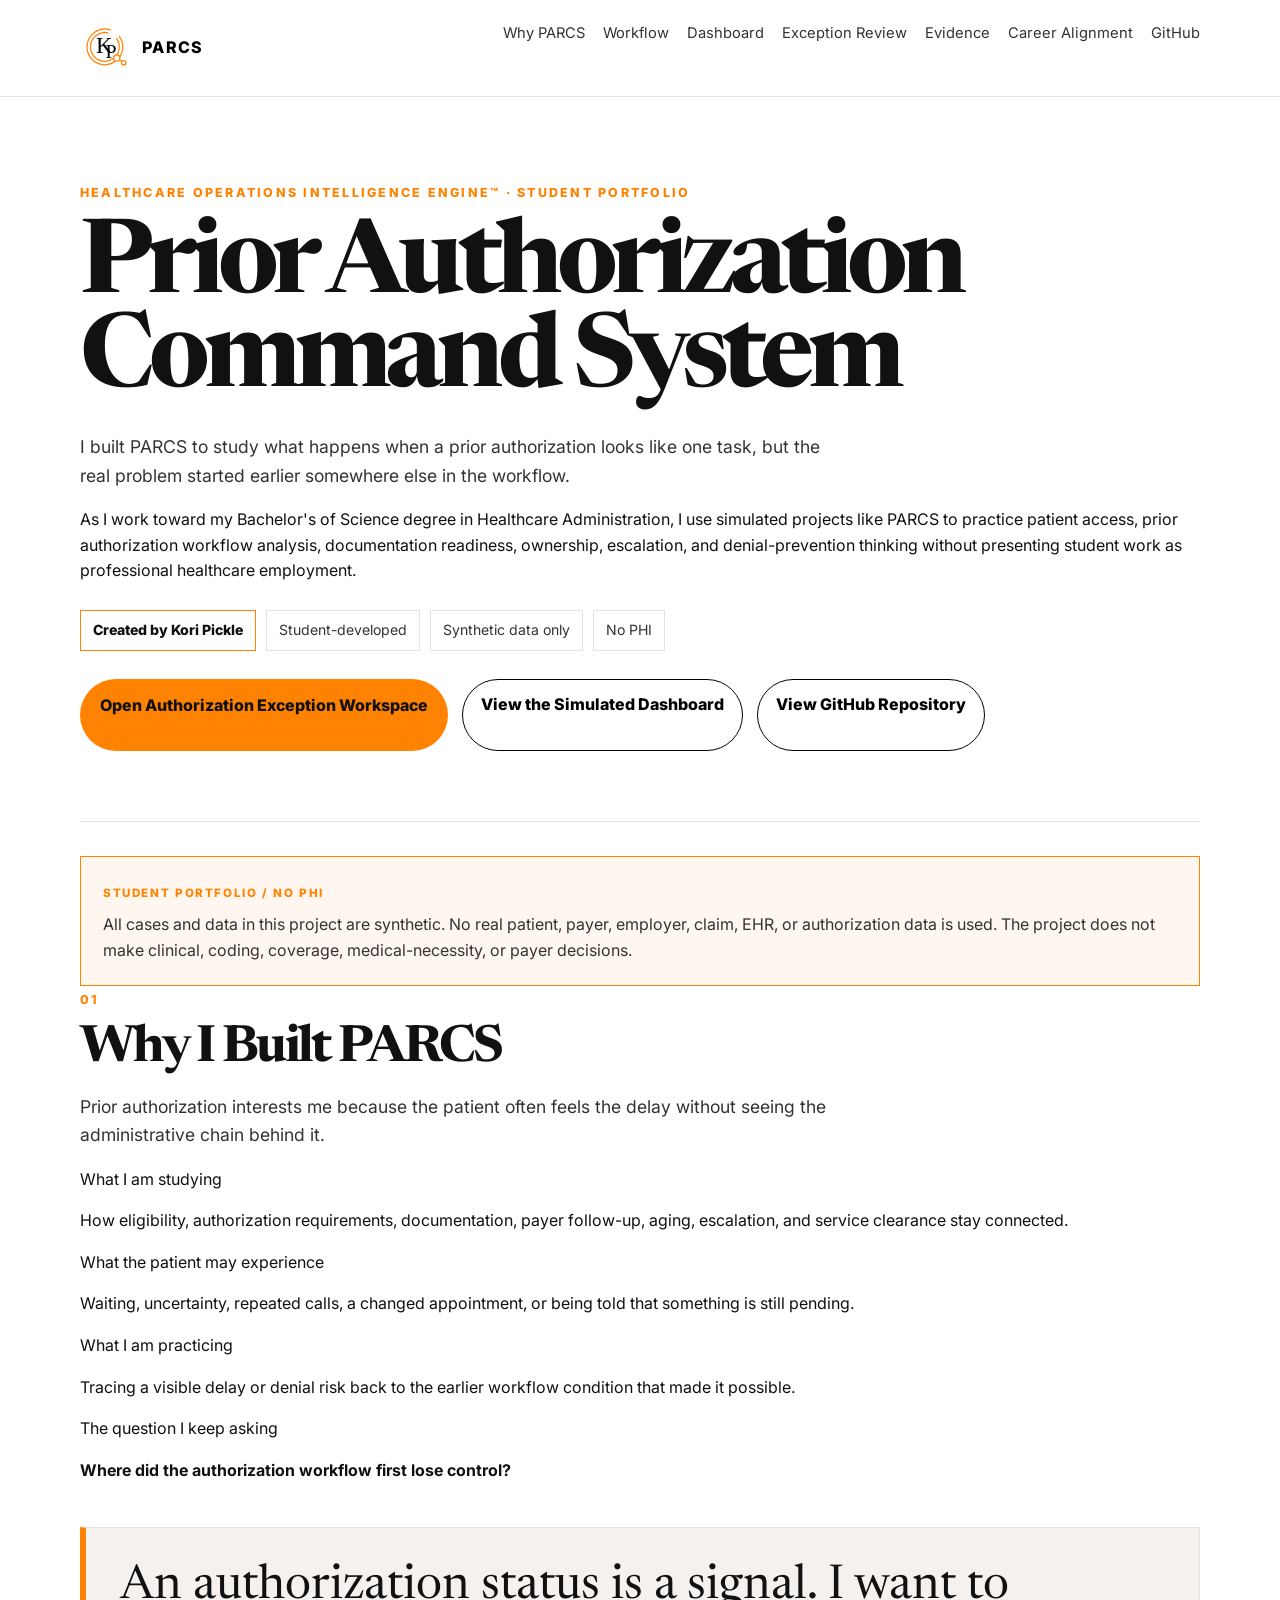
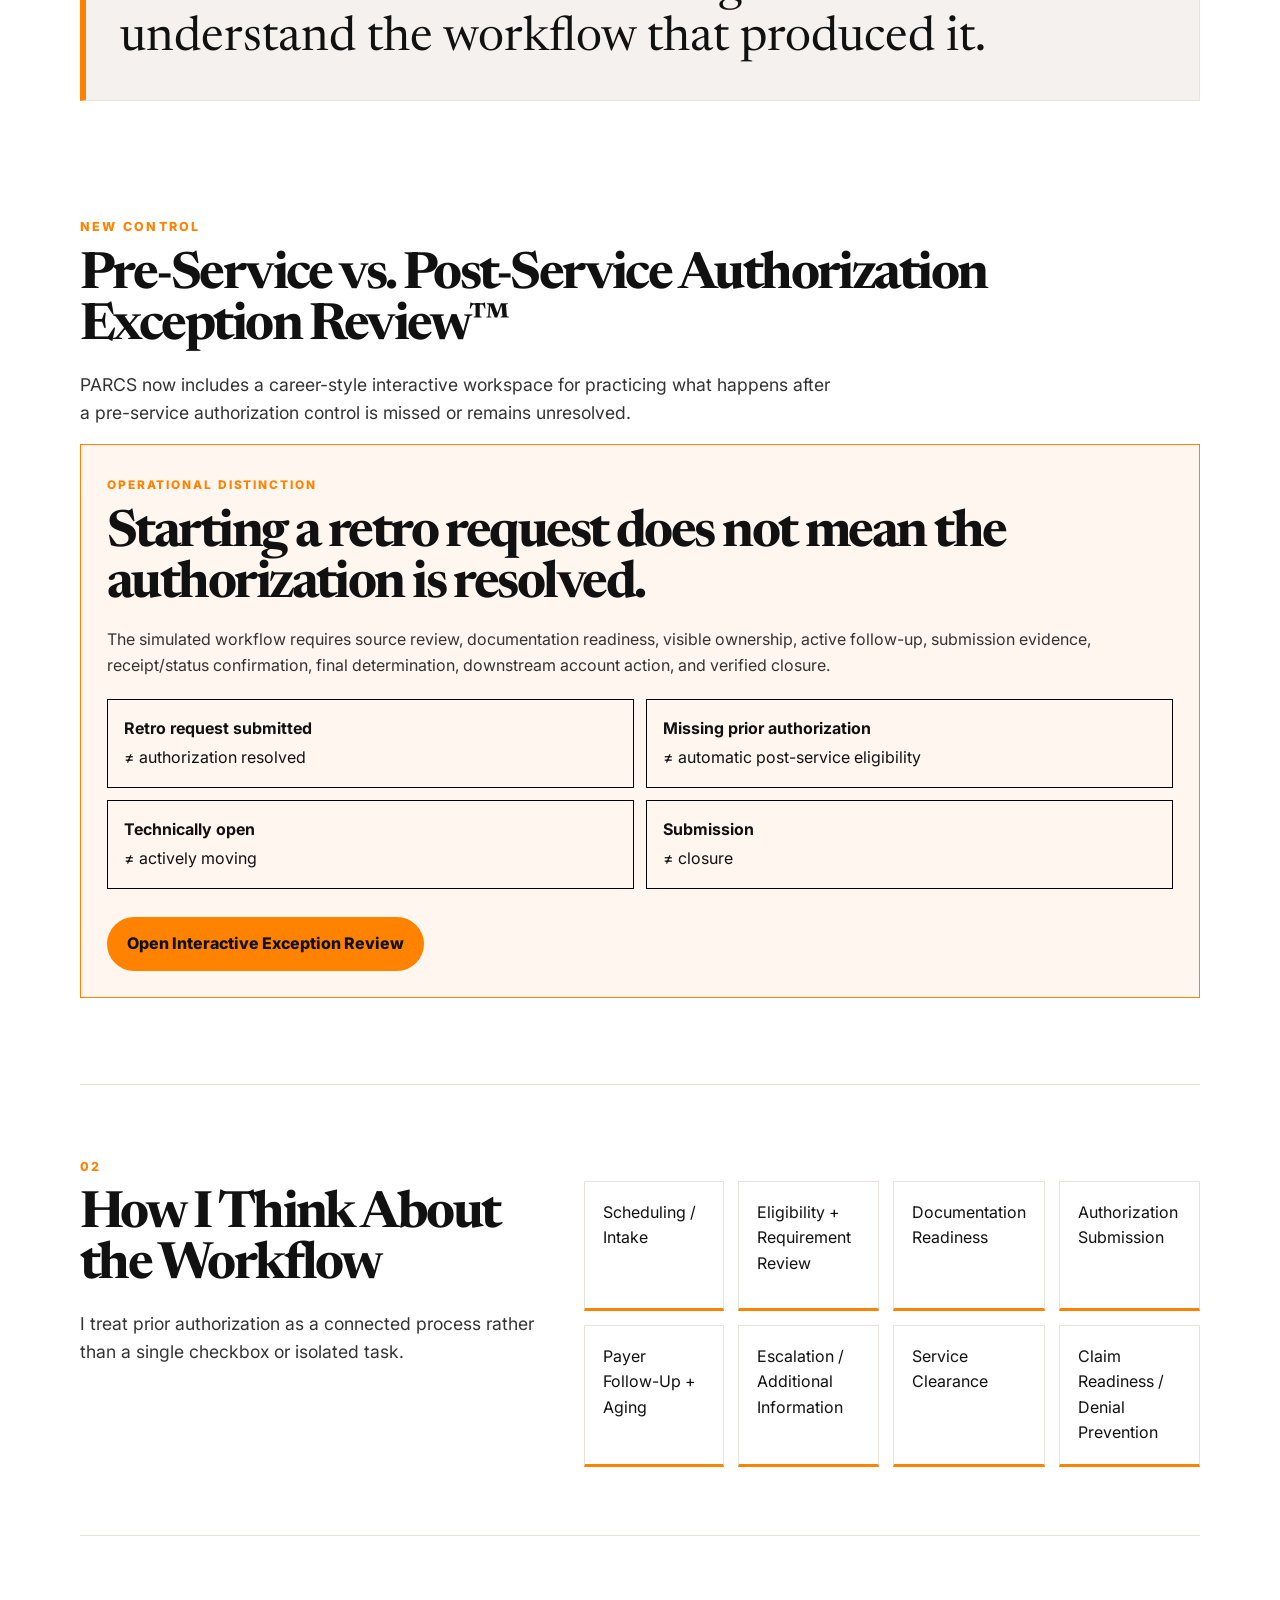
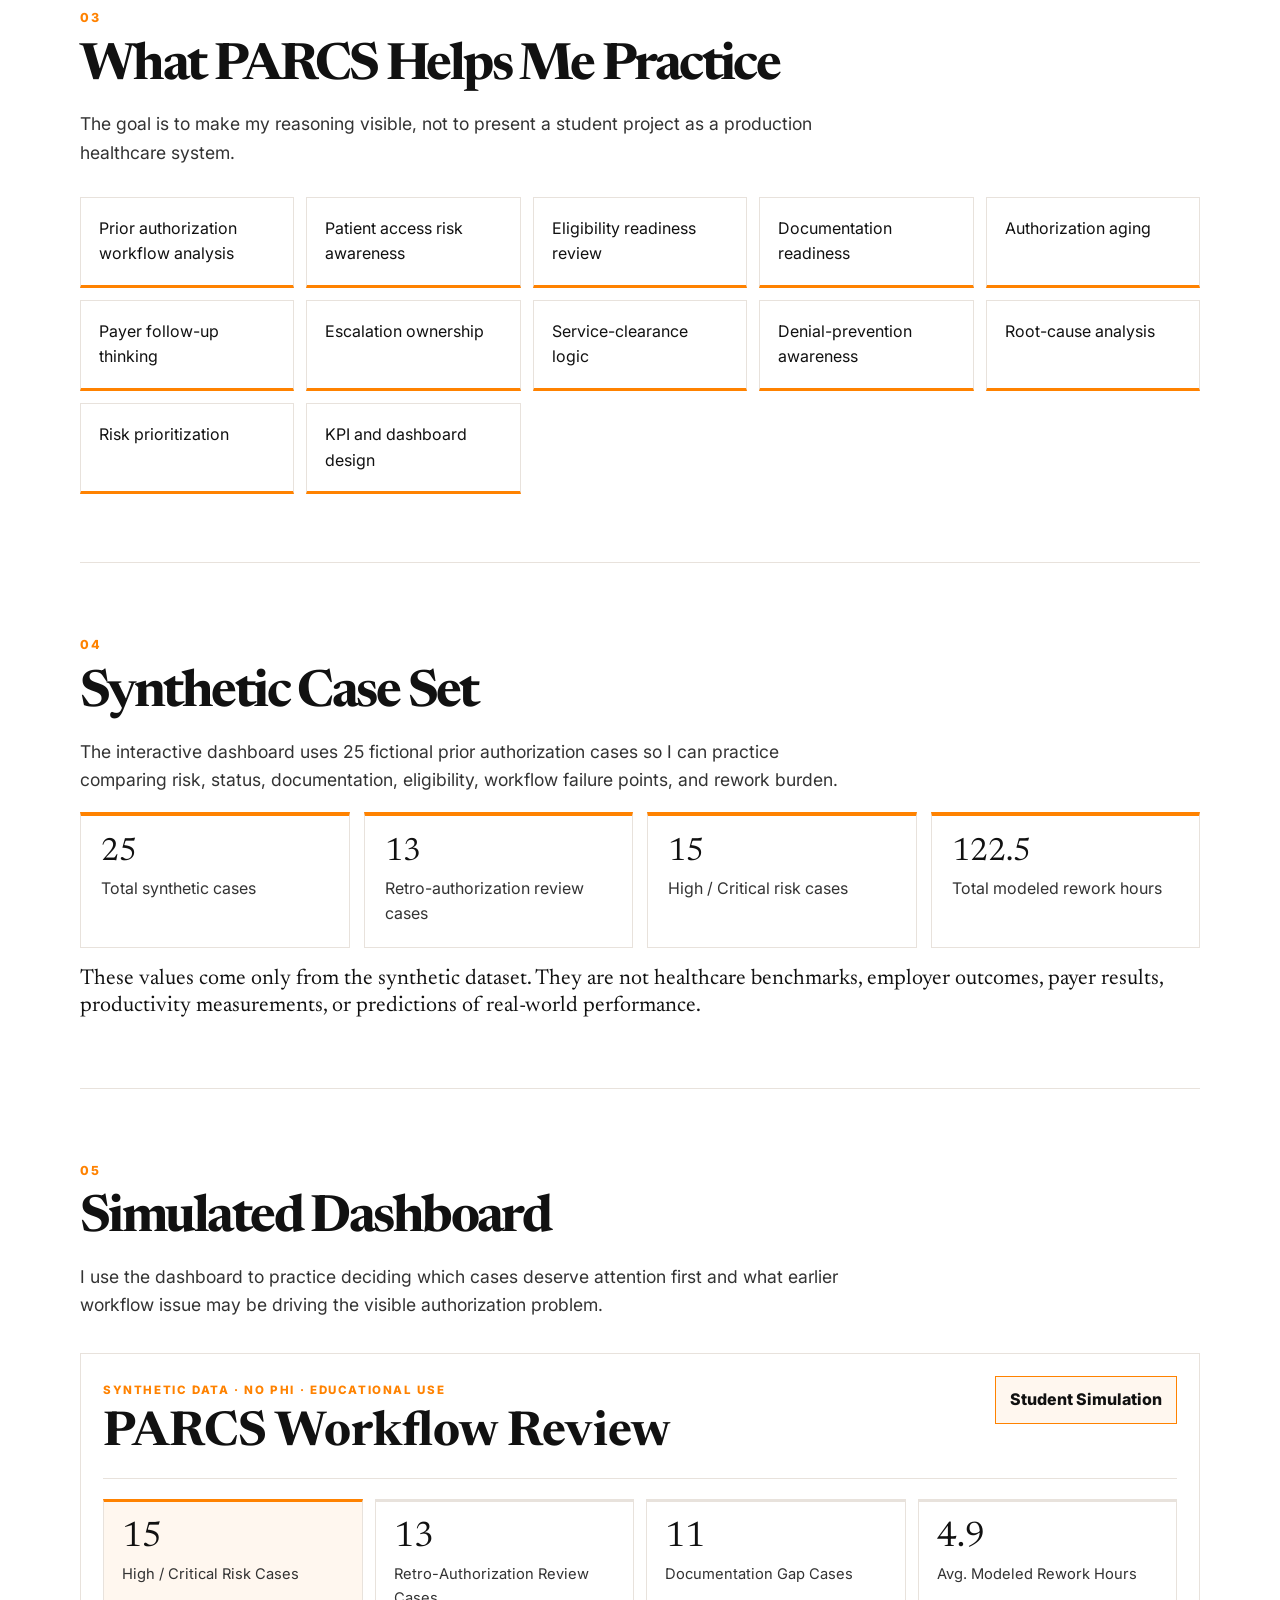
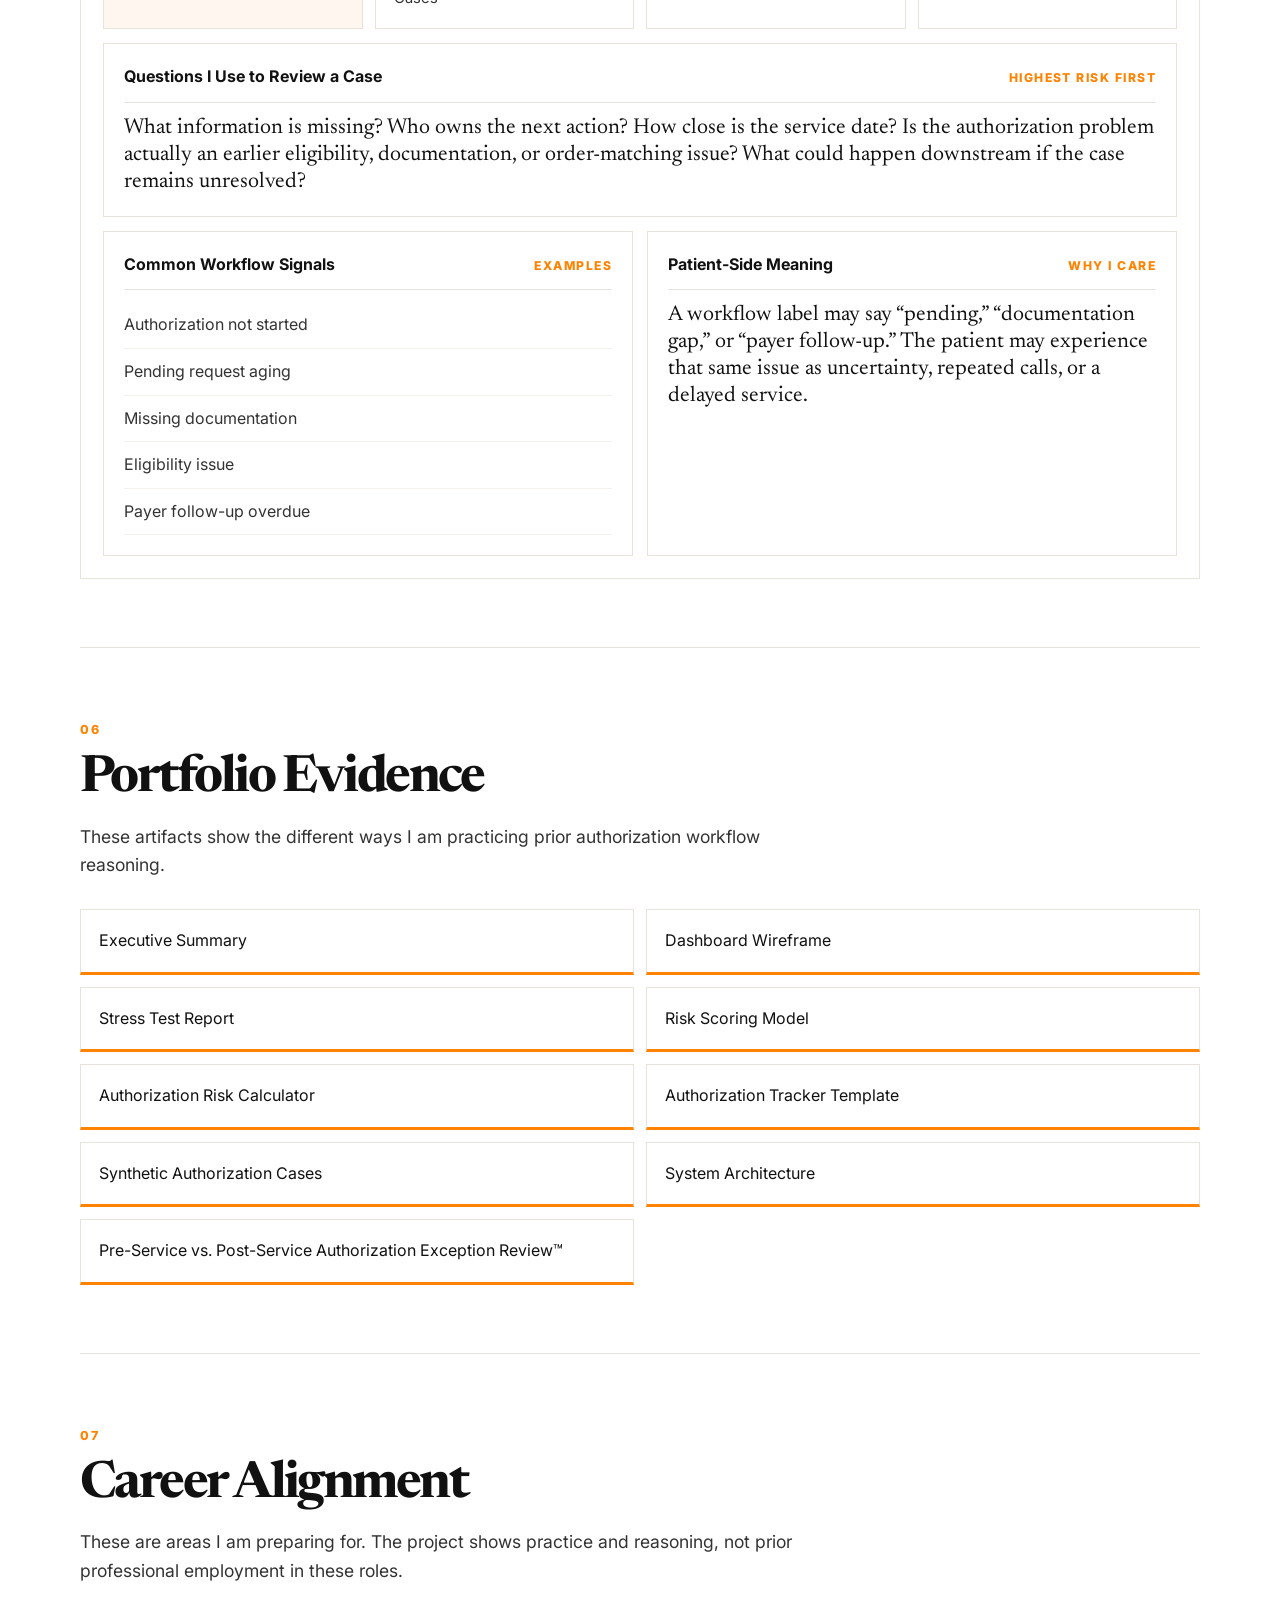
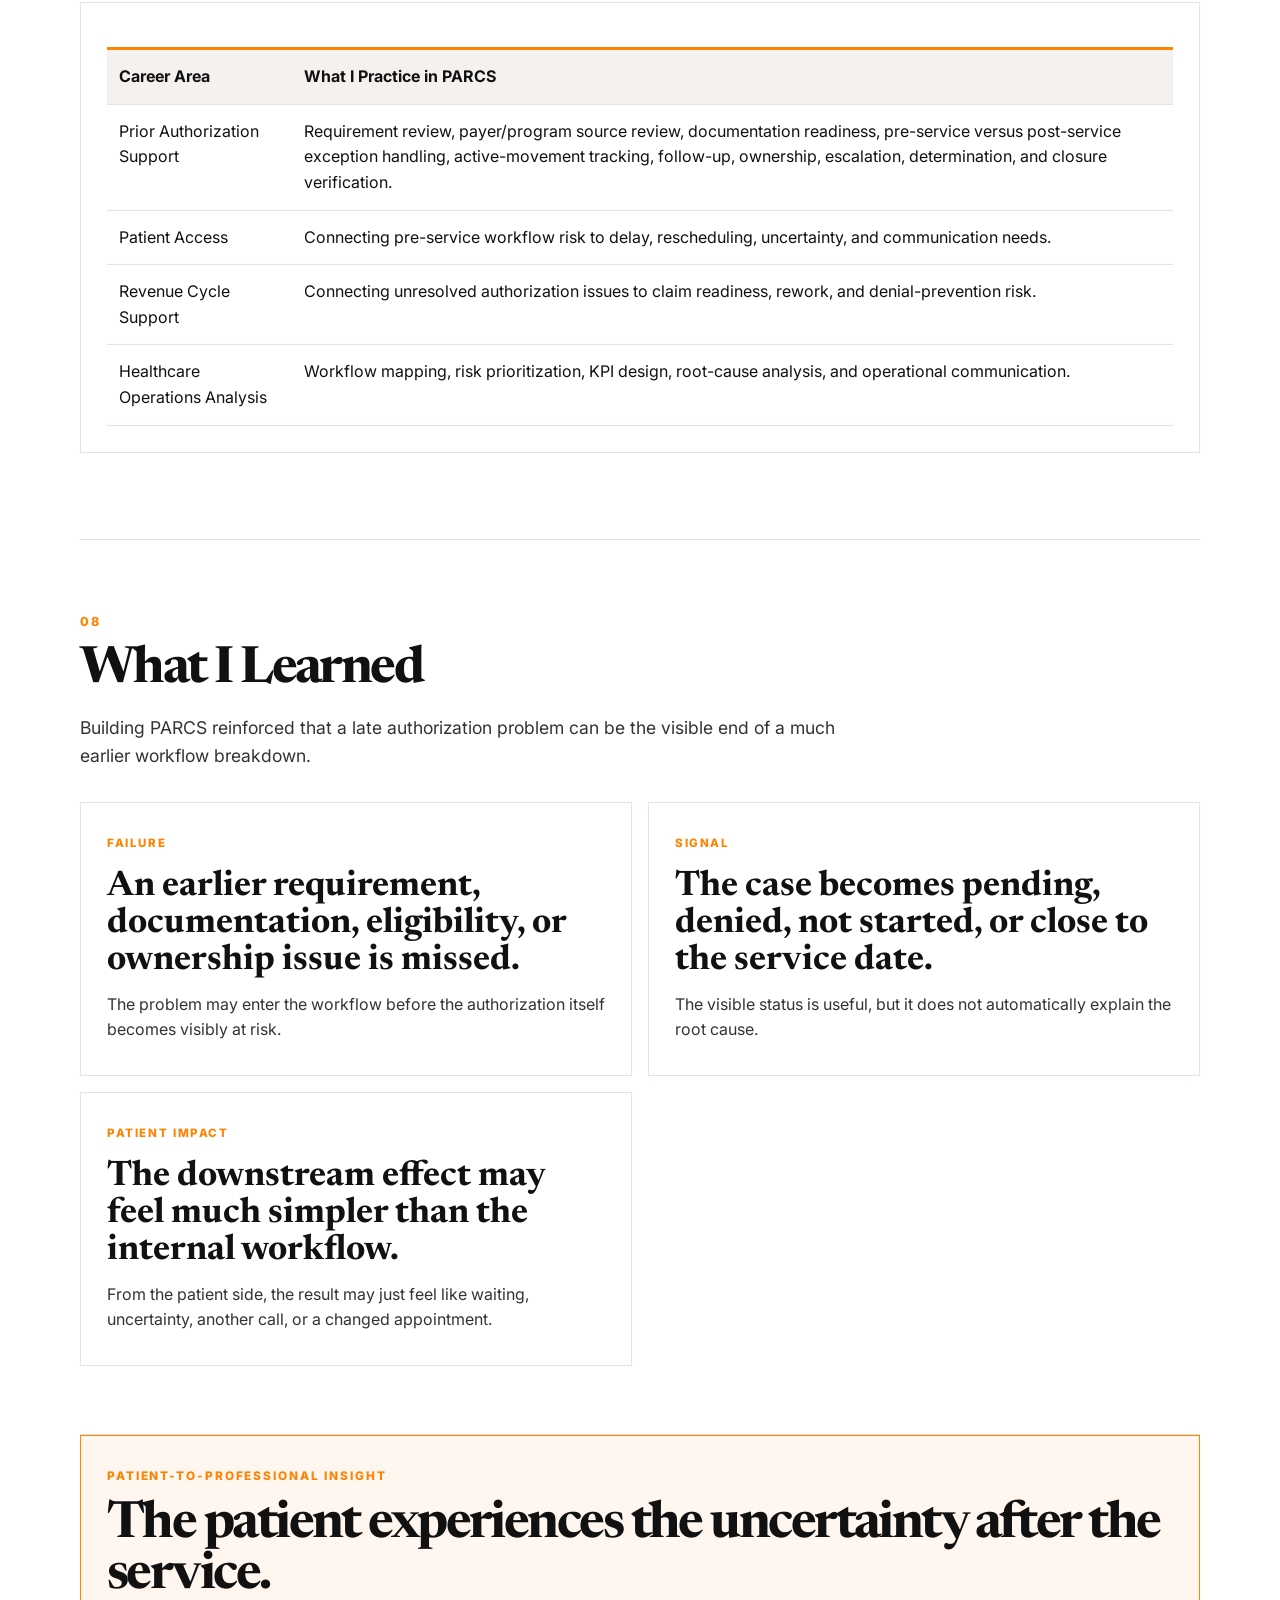
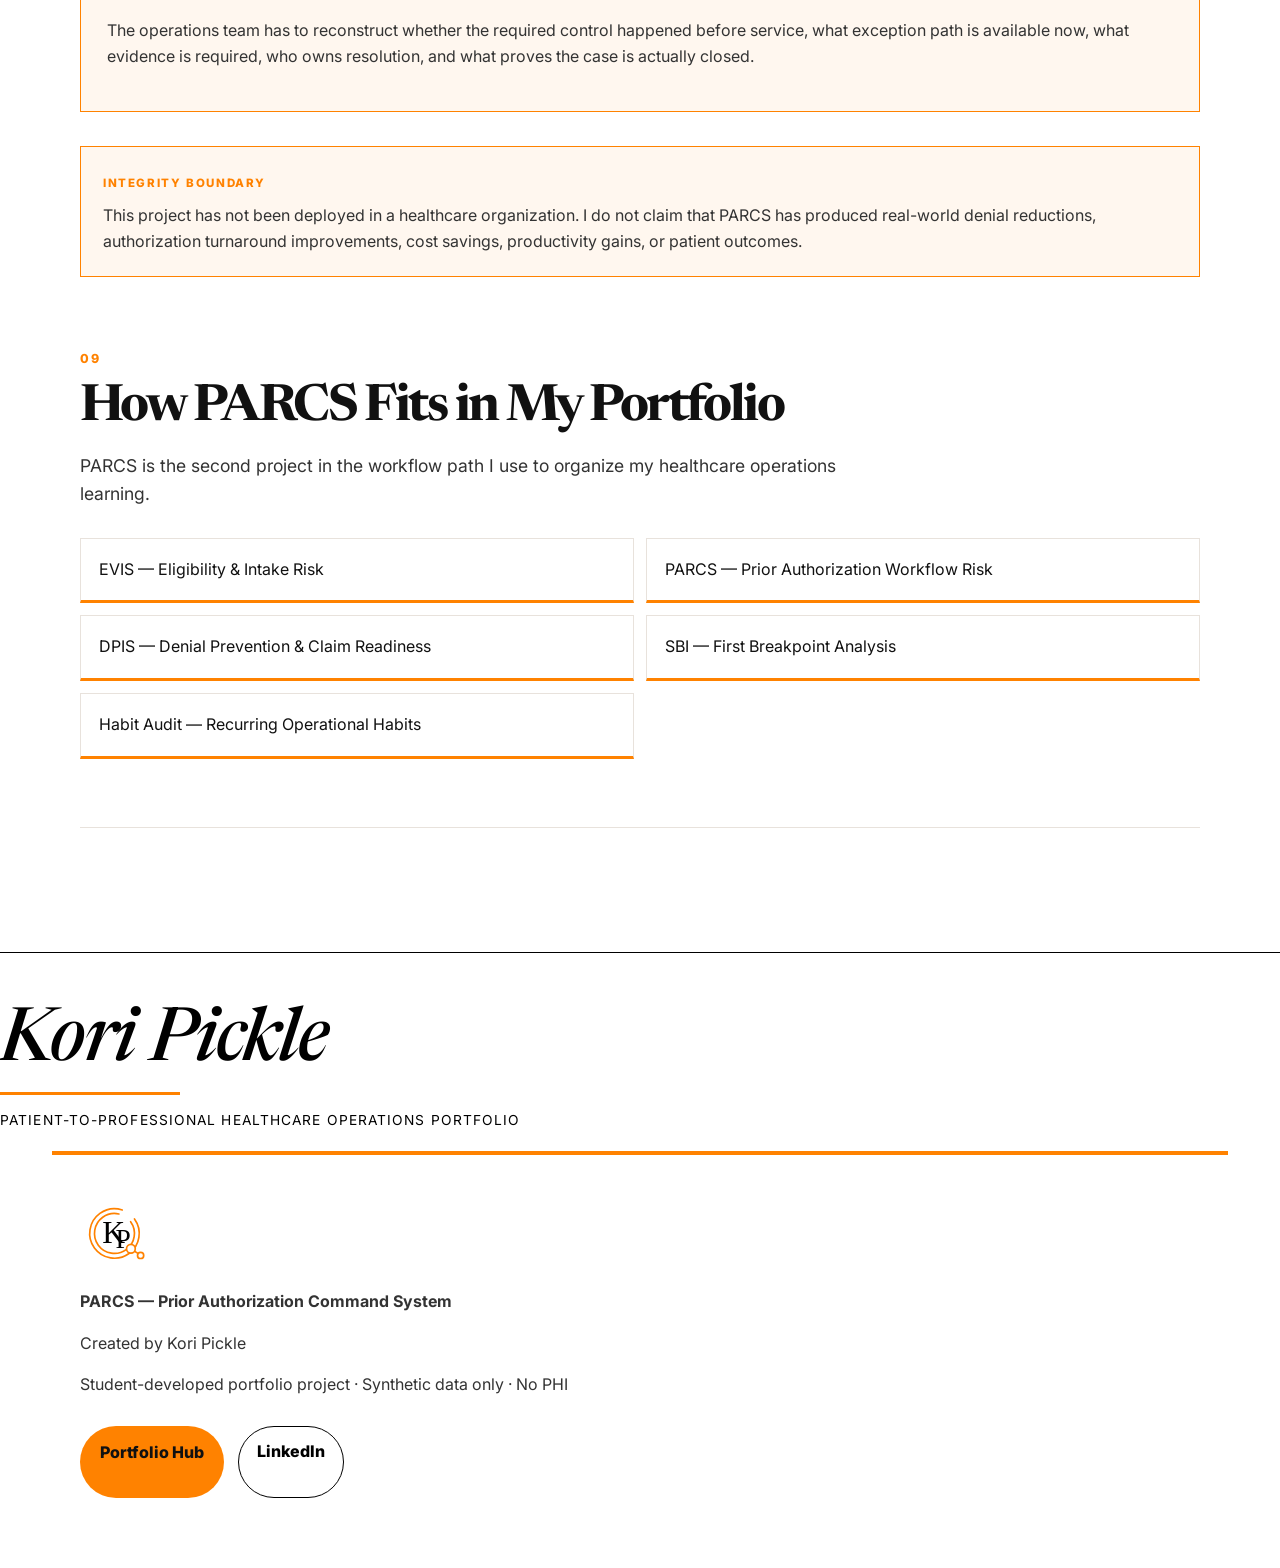
==== commit 66c289db: "Feature interactive authorization exception workflow on PARCS homepage" ====
--- a/index.html
+++ b/index.html
@@ -15,6 +15,7 @@
         <a href="#why">Why PARCS</a>
         <a href="#workflow">Workflow</a>
         <a href="#dashboard">Dashboard</a>
+        <a href="pre-post-service-authorization-review.html">Exception Review</a>
         <a href="#evidence">Evidence</a>
         <a href="#roles">Career Alignment</a>
         <a href="https://github.com/koripickle1101-TN/parcs-prior-authorization-command-system" target="_blank" rel="noreferrer">GitHub</a>
@@ -30,7 +31,8 @@
       <p class="personal-positioning">As I work toward my Bachelor's of Science degree in Healthcare Administration, I use simulated projects like PARCS to practice patient access, prior authorization workflow analysis, documentation readiness, ownership, escalation, and denial-prevention thinking without presenting student work as professional healthcare employment.</p>
       <div class="creator-strip"><span>Created by Kori Pickle</span><span>Student-developed</span><span>Synthetic data only</span><span>No PHI</span></div>
       <div class="hero-actions">
-        <a class="primary-button" href="#dashboard">View the Simulated Dashboard</a>
+        <a class="primary-button" href="pre-post-service-authorization-review.html">Open Authorization Exception Workspace</a>
+        <a class="secondary-button" href="#dashboard">View the Simulated Dashboard</a>
         <a class="secondary-button" href="https://github.com/koripickle1101-TN/parcs-prior-authorization-command-system" target="_blank" rel="noreferrer">View GitHub Repository</a>
       </div>
     </section>
@@ -55,6 +57,28 @@
     </section>
 
     <section class="statement-panel"><p>An authorization status is a signal. I want to understand the workflow that produced it.</p></section>
+
+    <section class="review-section">
+      <div class="section-intro narrow">
+        <span class="section-number">NEW CONTROL</span>
+        <h2>Pre-Service vs. Post-Service Authorization Exception Review™</h2>
+        <p>PARCS now includes a career-style interactive workspace for practicing what happens after a pre-service authorization control is missed or remains unresolved.</p>
+      </div>
+      <div class="content-card accent-card">
+        <span class="mini-label">Operational distinction</span>
+        <h2>Starting a retro request does not mean the authorization is resolved.</h2>
+        <p>The simulated workflow requires source review, documentation readiness, visible ownership, active follow-up, submission evidence, receipt/status confirmation, final determination, downstream account action, and verified closure.</p>
+        <div class="distinction-grid">
+          <div><strong>Retro request submitted</strong><span>≠ authorization resolved</span></div>
+          <div><strong>Missing prior authorization</strong><span>≠ automatic post-service eligibility</span></div>
+          <div><strong>Technically open</strong><span>≠ actively moving</span></div>
+          <div><strong>Submission</strong><span>≠ closure</span></div>
+        </div>
+        <div class="hero-actions">
+          <a class="primary-button" href="pre-post-service-authorization-review.html">Open Interactive Exception Review</a>
+        </div>
+      </div>
+    </section>
 
     <section id="workflow" class="section-grid">
       <div class="section-intro">
@@ -151,6 +175,7 @@
         <a href="authorization-tracker-template.html">Authorization Tracker Template</a>
         <a href="sample-authorization-cases.html">Synthetic Authorization Cases</a>
         <a href="system-architecture.html">System Architecture</a>
+        <a href="pre-post-service-authorization-review.html">Pre-Service vs. Post-Service Authorization Exception Review™</a>
       </div>
     </section>
 
@@ -163,7 +188,7 @@
       <div class="content-card">
         <table class="branded-table">
           <tr><th>Career Area</th><th>What I Practice in PARCS</th></tr>
-          <tr><td>Prior Authorization Support</td><td>Requirement review, documentation readiness, aging, follow-up, ownership, escalation, and service-clearance thinking.</td></tr>
+          <tr><td>Prior Authorization Support</td><td>Requirement review, payer/program source review, documentation readiness, pre-service versus post-service exception handling, active-movement tracking, follow-up, ownership, escalation, determination, and closure verification.</td></tr>
           <tr><td>Patient Access</td><td>Connecting pre-service workflow risk to delay, rescheduling, uncertainty, and communication needs.</td></tr>
           <tr><td>Revenue Cycle Support</td><td>Connecting unresolved authorization issues to claim readiness, rework, and denial-prevention risk.</td></tr>
           <tr><td>Healthcare Operations Analysis</td><td>Workflow mapping, risk prioritization, KPI design, root-cause analysis, and operational communication.</td></tr>
@@ -182,6 +207,12 @@
         <article class="case-card"><span>Signal</span><h3>The case becomes pending, denied, not started, or close to the service date.</h3><p>The visible status is useful, but it does not automatically explain the root cause.</p></article>
         <article class="case-card highlight-card"><span>Patient impact</span><h3>The downstream effect may feel much simpler than the internal workflow.</h3><p>From the patient side, the result may just feel like waiting, uncertainty, another call, or a changed appointment.</p></article>
       </div>
+    </section>
+
+    <section class="content-card accent-card">
+      <span class="mini-label">Patient-to-professional insight</span>
+      <h2>The patient experiences the uncertainty after the service.</h2>
+      <p>The operations team has to reconstruct whether the required control happened before service, what exception path is available now, what evidence is required, who owns resolution, and what proves the case is actually closed.</p>
     </section>
 
     <section class="compliance-notice">
@@ -205,7 +236,12 @@
     </section>
   </main>
 
-  <footer class="site-footer">
+  <section class="signature-lockup" aria-label="Kori Pickle signature">
+    <div class="signature-name">Kori Pickle</div>
+    <div class="signature-rule"></div>
+    <div class="signature-note">Patient-to-professional healthcare operations portfolio</div>
+  </section>
+  <footer class="site-footer upgraded-footer">
     <p><strong>PARCS — Prior Authorization Command System</strong></p>
     <p>Created by Kori Pickle</p>
     <p>Student-developed portfolio project · Synthetic data only · No PHI</p>
--- a/style.css
+++ b/style.css
@@ -1,23 +1,24 @@
+@import url("https://fonts.googleapis.com/css2?family=Inter:wght@400;500;600;700;800&family=Newsreader:ital,opsz,wght@0,6..72,500;0,6..72,600;1,6..72,500&display=swap");
 body {
   margin: 0;
   background: #FFFFFF;
   color: #111111;
-  font-family: Arial, Helvetica, sans-serif;
+  font-family: "Inter", Arial, sans-serif;
   line-height: 1.6;
 }
 
 .site-header { border-bottom: 1px solid #E8E2DC; background: #FFFFFF; }
 .nav-shell { max-width: 1120px; margin: 0 auto; padding: 22px 28px; display: flex; justify-content: space-between; gap: 20px; }
-.brand-mark { font-weight: 800; letter-spacing: 0.08em; text-transform: uppercase; }
-.brand-mark::before { content: ""; display: inline-block; width: 10px; height: 10px; border-radius: 50%; background: #FF8200; margin-right: 10px; }
+.brand-mark { display:flex; align-items:center; gap:10px; font-family:"Inter",Arial,sans-serif; font-weight:800; letter-spacing:0.08em; text-transform:uppercase; color:#000000; }
+.brand-mark::before { content:""; display:inline-block; width:52px; height:52px; flex:0 0 52px; background:url("kp-logo.svg") center/contain no-repeat; }
 .nav-links { display: flex; flex-wrap: wrap; gap: 18px; color: #333333; font-size: 0.92rem; }
 .nav-links a { color: #333333; text-decoration: none; border-bottom: 1px solid transparent; }
 .nav-links a:hover { color: #111111; border-color: #FF8200; }
 main { max-width: 1120px; margin: 0 auto; padding: 0 28px 70px; }
 .hero-section, .page-hero { padding: 86px 0 70px; border-bottom: 1px solid #E8E2DC; }
 .eyebrow, .section-number { color: #FF8200; text-transform: uppercase; letter-spacing: 0.18em; font-size: 0.78rem; font-weight: 800; }
-h1 { max-width: 920px; margin: 18px 0 24px; font-family: Georgia, Times, serif; font-size: clamp(3rem, 8vw, 6.5rem); line-height: 0.92; letter-spacing: -0.06em; }
-h2 { margin: 12px 0 14px; font-family: Georgia, Times, serif; font-size: clamp(2rem, 4vw, 3.5rem); line-height: 1; letter-spacing: -0.05em; }
+h1 { max-width: 920px; margin: 18px 0 24px; font-family: "Newsreader", Georgia, serif; font-size: clamp(3rem, 8vw, 6.5rem); line-height: 0.92; letter-spacing: -0.06em; }
+h2 { margin: 12px 0 14px; font-family: "Newsreader", Georgia, serif; font-size: clamp(2rem, 4vw, 3.5rem); line-height: 1; letter-spacing: -0.05em; }
 .hero-subtitle, .section-intro p { max-width: 760px; font-size: 1.1rem; color: #333333; }
 .creator-strip { display: flex; flex-wrap: wrap; gap: 10px; margin: 26px 0 6px; }
 .creator-strip span { border: 1px solid #E8E2DC; padding: 8px 12px; color: #333333; background: #FFFFFF; font-size: 0.88rem; }
@@ -27,7 +28,7 @@
 .primary-button { background: #FF8200; color: #111111; }
 .secondary-button, .footer-buttons a { border: 1px solid #E8E2DC; color: #111111; }
 .statement-panel { margin: 44px 0; padding: 34px; border: 1px solid #E8E2DC; border-left: 6px solid #FF8200; background: #F4F1EE; }
-.statement-panel p { margin: 0; font-family: Georgia, Times, serif; font-size: clamp(1.6rem, 4vw, 3rem); line-height: 1.08; }
+.statement-panel p { margin: 0; font-family: "Newsreader", Georgia, serif; font-size: clamp(1.6rem, 4vw, 3rem); line-height: 1.08; }
 .compliance-notice { margin: 34px 0 0; padding: 22px; border: 1px solid #FF8200; background: #FFF7EF; }
 .compliance-notice span { color: #FF8200; text-transform: uppercase; letter-spacing: 0.14em; font-size: 0.72rem; font-weight: 800; }
 .compliance-notice p { margin: 8px 0 0; color: #333333; }
@@ -39,14 +40,14 @@
 .content-card { margin-bottom: 18px; }
 .accent-card, .highlight-card { border-color: #FF8200; background: #FFF7EF; }
 .statement-card { border-left: 6px solid #FF8200; background: #F4F1EE; }
-.statement-card p { font-family: Georgia, Times, serif; font-size: clamp(1.5rem, 3vw, 2.4rem); line-height: 1.15; color: #111111; }
+.statement-card p { font-family: "Newsreader", Georgia, serif; font-size: clamp(1.5rem, 3vw, 2.4rem); line-height: 1.15; color: #111111; }
 .two-column-list { display: grid; grid-template-columns: repeat(2, 1fr); gap: 20px; }
 .branded-table { width: 100%; border-collapse: collapse; margin-top: 18px; }
 .branded-table th, .branded-table td { border-bottom: 1px solid #E8E2DC; padding: 14px 12px; text-align: left; vertical-align: top; }
 .branded-table th { color: #111111; background: #F4F1EE; border-top: 3px solid #FF8200; }
 .score-strip, .score-comparison { display: grid; grid-template-columns: repeat(4, 1fr); gap: 14px; margin-bottom: 18px; }
 .score-strip div, .score-comparison div { border: 1px solid #E8E2DC; border-top: 4px solid #FF8200; padding: 20px; background: #FFFFFF; }
-.score-strip span, .score-comparison span { display: block; font-family: Georgia, Times, serif; font-size: 2rem; line-height: 1; margin-bottom: 8px; }
+.score-strip span, .score-comparison span { display: block; font-family: "Newsreader", Georgia, serif; font-size: 2rem; line-height: 1; margin-bottom: 8px; }
 .score-strip p, .score-comparison p { margin: 0; color: #333333; }
 .score-arrow { display: flex; align-items: center; justify-content: center; font-size: 2rem; color: #FF8200; font-weight: 800; }
 .after-score { background: #FFF7EF !important; border-color: #FF8200 !important; }
@@ -57,16 +58,16 @@
 .roadmap-grid p { margin: 8px 0 0; color: #333333; }
 .review-steps { margin-top: 30px; display: grid; grid-template-columns: repeat(2, 1fr); gap: 12px; }
 .metric-card { border-top: 4px solid #FF8200; }
-.metric-card span { display: block; font-family: Georgia, Times, serif; font-size: 2.4rem; margin-bottom: 12px; }
+.metric-card span { display: block; font-family: "Newsreader", Georgia, serif; font-size: 2.4rem; margin-bottom: 12px; }
 .dashboard-shell { margin-top: 34px; border: 1px solid #E8E2DC; background: #FFFFFF; padding: 22px; }
 .dashboard-topbar { display: flex; justify-content: space-between; gap: 20px; align-items: flex-start; border-bottom: 1px solid #E8E2DC; padding-bottom: 20px; }
 .dashboard-label { color: #FF8200; text-transform: uppercase; letter-spacing: 0.14em; font-size: 0.72rem; font-weight: 800; }
-.dashboard-topbar h3 { margin: 8px 0 0; font-family: Georgia, Times, serif; font-size: clamp(1.8rem, 4vw, 3rem); line-height: 1; }
+.dashboard-topbar h3 { margin: 8px 0 0; font-family: "Newsreader", Georgia, serif; font-size: clamp(1.8rem, 4vw, 3rem); line-height: 1; }
 .dashboard-status { border: 1px solid #FF8200; background: #FFF7EF; color: #111111; padding: 10px 14px; font-weight: 800; white-space: nowrap; }
 .dashboard-kpis { margin-top: 20px; display: grid; grid-template-columns: repeat(4, 1fr); gap: 12px; }
 .dash-kpi { border: 1px solid #E8E2DC; padding: 18px; background: #FFFFFF; border-top: 3px solid #E8E2DC; }
 .dash-kpi.critical { border-top-color: #FF8200; background: #FFF7EF; }
-.dash-kpi span { display: block; font-family: Georgia, Times, serif; font-size: 2.2rem; line-height: 1; margin-bottom: 8px; }
+.dash-kpi span { display: block; font-family: "Newsreader", Georgia, serif; font-size: 2.2rem; line-height: 1; margin-bottom: 8px; }
 .dash-kpi p { margin: 0; color: #333333; font-size: 0.92rem; }
 .dashboard-panels { margin-top: 14px; display: grid; grid-template-columns: repeat(2, 1fr); gap: 14px; }
 .dashboard-panel { border: 1px solid #E8E2DC; padding: 20px; background: #FFFFFF; }
@@ -82,32 +83,32 @@
 .signal-list strong { color: #FF8200; font-size: 1.2rem; margin-right: 8px; }
 .risk-bars div { display: grid; grid-template-columns: 70px 1fr; gap: 12px; align-items: center; margin: 14px 0; color: #333333; }
 progress { width: 100%; height: 12px; accent-color: #FF8200; }
-.executive-read { margin: 0; font-family: Georgia, Times, serif; font-size: 1.35rem; line-height: 1.25; color: #111111; }
+.executive-read { margin: 0; font-family: "Newsreader", Georgia, serif; font-size: 1.35rem; line-height: 1.25; color: #111111; }
 .case-study-grid { margin-top: 32px; display: grid; grid-template-columns: repeat(2, 1fr); gap: 16px; }
 .case-card { border: 1px solid #E8E2DC; padding: 26px; background: #FFFFFF; min-height: 220px; }
 .case-card span { color: #FF8200; text-transform: uppercase; letter-spacing: 0.14em; font-size: 0.72rem; font-weight: 800; }
-.case-card h3 { margin: 14px 0 12px; font-family: Georgia, Times, serif; font-size: clamp(1.45rem, 3vw, 2.2rem); line-height: 1.05; }
+.case-card h3 { margin: 14px 0 12px; font-family: "Newsreader", Georgia, serif; font-size: clamp(1.45rem, 3vw, 2.2rem); line-height: 1.05; }
 .case-card p { color: #333333; margin: 0; }
 .skills-panel { margin-top: 16px; padding: 34px; border: 1px solid #E8E2DC; background: #F4F1EE; display: grid; grid-template-columns: 1.25fr 0.75fr; gap: 28px; }
-.skills-panel h3 { margin: 10px 0 0; font-family: Georgia, Times, serif; font-size: clamp(1.4rem, 3vw, 2.4rem); line-height: 1.12; }
+.skills-panel h3 { margin: 10px 0 0; font-family: "Newsreader", Georgia, serif; font-size: clamp(1.4rem, 3vw, 2.4rem); line-height: 1.12; }
 .architecture-flow { margin-top: 28px; display: grid; grid-template-columns: repeat(4, 1fr); gap: 14px; }
 .architecture-flow div { border: 1px solid #E8E2DC; padding: 18px; min-height: 90px; background: #FFFFFF; border-bottom: 3px solid #FF8200; }
 .page-flow { grid-template-columns: repeat(5, 1fr); }
 .brand-grid { margin-top: 30px; display: grid; grid-template-columns: repeat(4, 1fr); gap: 14px; }
 .brand-card { border: 1px solid #E8E2DC; padding: 22px; background: #FFFFFF; min-height: 170px; }
-.brand-card span { display: block; font-family: Georgia, Times, serif; font-size: 1.5rem; margin-bottom: 18px; }
+.brand-card span { display: block; font-family: "Newsreader", Georgia, serif; font-size: 1.5rem; margin-bottom: 18px; }
 .brand-card p { color: #333333; margin: 0; }
 .orange-card { border-color: #FF8200; background: #FFF7EF; }
 .brand-signature-panel { margin-top: 18px; padding: 34px; border: 1px solid #E8E2DC; background: #F4F1EE; }
 .brand-signature-panel p { color: #FF8200; text-transform: uppercase; letter-spacing: 0.14em; font-size: 0.76rem; font-weight: 800; }
-.brand-signature-panel h3 { max-width: 900px; margin: 0 0 22px; font-family: Georgia, Times, serif; font-size: clamp(1.6rem, 3vw, 2.7rem); line-height: 1.08; }
-.signature-line { font-family: Georgia, Times, serif; font-style: italic; font-size: 1.7rem; color: #111111; }
+.brand-signature-panel h3 { max-width: 900px; margin: 0 0 22px; font-family: "Newsreader", Georgia, serif; font-size: clamp(1.6rem, 3vw, 2.7rem); line-height: 1.08; }
+.signature-line { font-family: "Newsreader", Georgia, serif; font-style: italic; font-size: 1.7rem; color: #111111; }
 .artifact-list { margin-top: 30px; display: grid; grid-template-columns: repeat(2, 1fr); gap: 12px; }
 .artifact-list a { display: block; padding: 18px 20px; border: 1px solid #E8E2DC; color: #111111; text-decoration: none; }
 .artifact-list a:hover, .review-steps a:hover, .footer-buttons a:hover { border-color: #FF8200; background: #FFF7EF; }
 .site-footer { max-width: 1120px; margin: 0 auto; padding: 44px 28px 70px; color: #333333; }
 .upgraded-footer { border-top: 4px solid #FF8200; }
-.signature { margin-top: 4px; font-family: Georgia, Times, serif; font-style: italic; font-size: 1.4rem; color: #111111; }
+.signature { margin-top: 4px; font-family: "Newsreader", Georgia, serif; font-style: italic; font-size: 1.4rem; color: #111111; }
 .footer-note { color: #333333; font-size: 0.92rem; }
 @media (max-width: 860px) {
   .nav-shell, .nav-links { display: block; }
@@ -118,3 +119,62 @@
   .dashboard-status { display: inline-block; margin-top: 14px; }
   .queue-row { grid-template-columns: 1fr; gap: 4px; }
 }
+
+/* PARCS premium interactive exception-review system */
+.mini-label{color:#FF8200;text-transform:uppercase;letter-spacing:.16em;font-family:"Inter",Arial,sans-serif;font-size:.74rem;font-weight:800}
+.retro-review-page{color:#000000}
+.retro-review-page .content-card,.retro-review-page .interactive-panel,.retro-review-page .workbench-grid>div,.retro-review-page .check-item,.retro-review-page .gate-result{background:#FFFFFF;border:1px solid #000000}
+.retro-review-page .accent-card{background:#FFFFFF;border:2px solid #FF8200}
+.retro-review-page .statement-card{background:#FFFFFF;border-left:5px solid #FF8200}
+.retro-review-page .statement-card p{font-family:"Newsreader",Georgia,serif}
+.interactive-panel{padding:26px;margin-top:22px;border:1px solid #000000;background:#FFFFFF}
+.queue-toolbar,.form-grid,.workbench-grid{display:grid;grid-template-columns:repeat(2,minmax(0,1fr));gap:14px}
+.queue-toolbar label,.form-grid label,.interactive-panel>label,.form-section>label{font-weight:700;display:block}
+.queue-toolbar select,.form-grid select,.form-grid input,.interactive-panel select,.interactive-panel input[type="text"],.interactive-panel input[type="date"],.interactive-panel textarea,.form-section select,.form-section textarea{width:100%;box-sizing:border-box;min-height:48px;margin-top:7px;padding:10px 12px;border:1px solid #000000;background:#FFFFFF;color:#000000;font-family:"Inter",Arial,sans-serif;font-size:16px}
+.interactive-panel textarea,.form-section textarea{resize:vertical}
+.queue-list{display:grid;gap:10px;margin-top:18px}
+.queue-row{width:100%;display:flex;justify-content:space-between;align-items:center;gap:18px;border:1px solid #000000;background:#FFFFFF;padding:15px 16px;text-align:left;cursor:pointer}
+.queue-row.active{border:2px solid #FF8200}
+.queue-row small{display:block;margin-top:4px;color:#000000}
+.queue-meta{display:flex;gap:8px;align-items:center;justify-content:flex-end;flex-wrap:wrap}
+.queue-meta b,.queue-meta em{font-style:normal;border:1px solid #000000;border-radius:999px;padding:5px 8px;font-size:.75rem}
+.workbench-grid{margin:18px 0}
+.workbench-grid>div{padding:16px}
+.workbench-grid strong{display:block;margin-top:5px}
+.form-section{padding:24px 0;border-top:1px solid #000000}
+.form-section:first-of-type{border-top:0}
+.checklist-grid{display:grid;grid-template-columns:repeat(2,minmax(0,1fr));gap:12px;margin:15px 0}
+.check-item{display:flex;align-items:flex-start;gap:10px;padding:14px;font-weight:600}
+.check-item input{width:21px;height:21px;accent-color:#FF8200;flex:0 0 21px}
+.status-box{border-left:5px solid #FF8200;background:#FFFFFF;padding:18px;margin:16px 0;color:#000000}
+.control-actions{display:flex;flex-wrap:wrap;gap:12px;margin-top:20px}
+.action-button,.secondary-button{min-height:46px;padding:12px 18px;border-radius:999px;font-family:"Inter",Arial,sans-serif;font-weight:800;cursor:pointer}
+.action-button{border:1px solid #FF8200;background:#FF8200;color:#000000}
+.secondary-button{border:1px solid #000000;background:#FFFFFF;color:#000000}
+.distinction-grid{display:grid;grid-template-columns:repeat(2,minmax(0,1fr));gap:12px;margin-top:20px}
+.distinction-grid div{border:1px solid #000000;padding:16px}
+.distinction-grid strong,.distinction-grid span{display:block}
+.distinction-grid span{margin-top:4px}
+.gate-result{padding:24px;margin:20px 0;border-left-width:6px!important}
+.gate-result h3{font-family:"Newsreader",Georgia,serif;font-size:clamp(1.7rem,4vw,2.6rem);line-height:1;margin:8px 0}
+.gate-result.blocked{border-left-color:#FF8200!important}
+.gate-result.review{border-left-color:#000000!important}
+.gate-result.active{border-left-color:#FF8200!important}
+.gate-result.closed{border:2px solid #FF8200!important}
+.activity-log{display:grid;gap:10px}
+.log-row{border-left:4px solid #FF8200;border-top:1px solid #000000;border-right:1px solid #000000;border-bottom:1px solid #000000;background:#FFFFFF;padding:14px}
+.log-row span{float:right;font-size:.84rem}
+.log-row p{margin:6px 0 0}
+.signature-lockup{padding:54px 0 20px;border-top:1px solid #000000;margin-top:54px;text-align:left}
+.signature-name{display:inline-block;font-family:"Newsreader",Georgia,serif;font-style:italic;font-weight:500;font-size:clamp(2.2rem,7vw,4.6rem);line-height:1;color:#000000;letter-spacing:-.03em}
+.signature-rule{width:180px;height:3px;background:#FF8200;margin:12px 0 14px}
+.signature-note{font-family:"Inter",Arial,sans-serif;font-size:.86rem;letter-spacing:.08em;text-transform:uppercase;color:#000000}
+.upgraded-footer{border-top:4px solid #FF8200}
+.upgraded-footer::before{content:"";display:block;width:72px;height:72px;background:url("kp-logo.svg") center/contain no-repeat;margin-bottom:18px}
+@media(max-width:860px){
+  .brand-mark::before{width:48px;height:48px;flex-basis:48px}
+  .queue-toolbar,.form-grid,.workbench-grid,.checklist-grid,.distinction-grid{grid-template-columns:1fr}
+  .queue-row{align-items:flex-start;flex-direction:column}
+  .queue-meta{justify-content:flex-start}
+  .interactive-panel{padding:20px}
+}
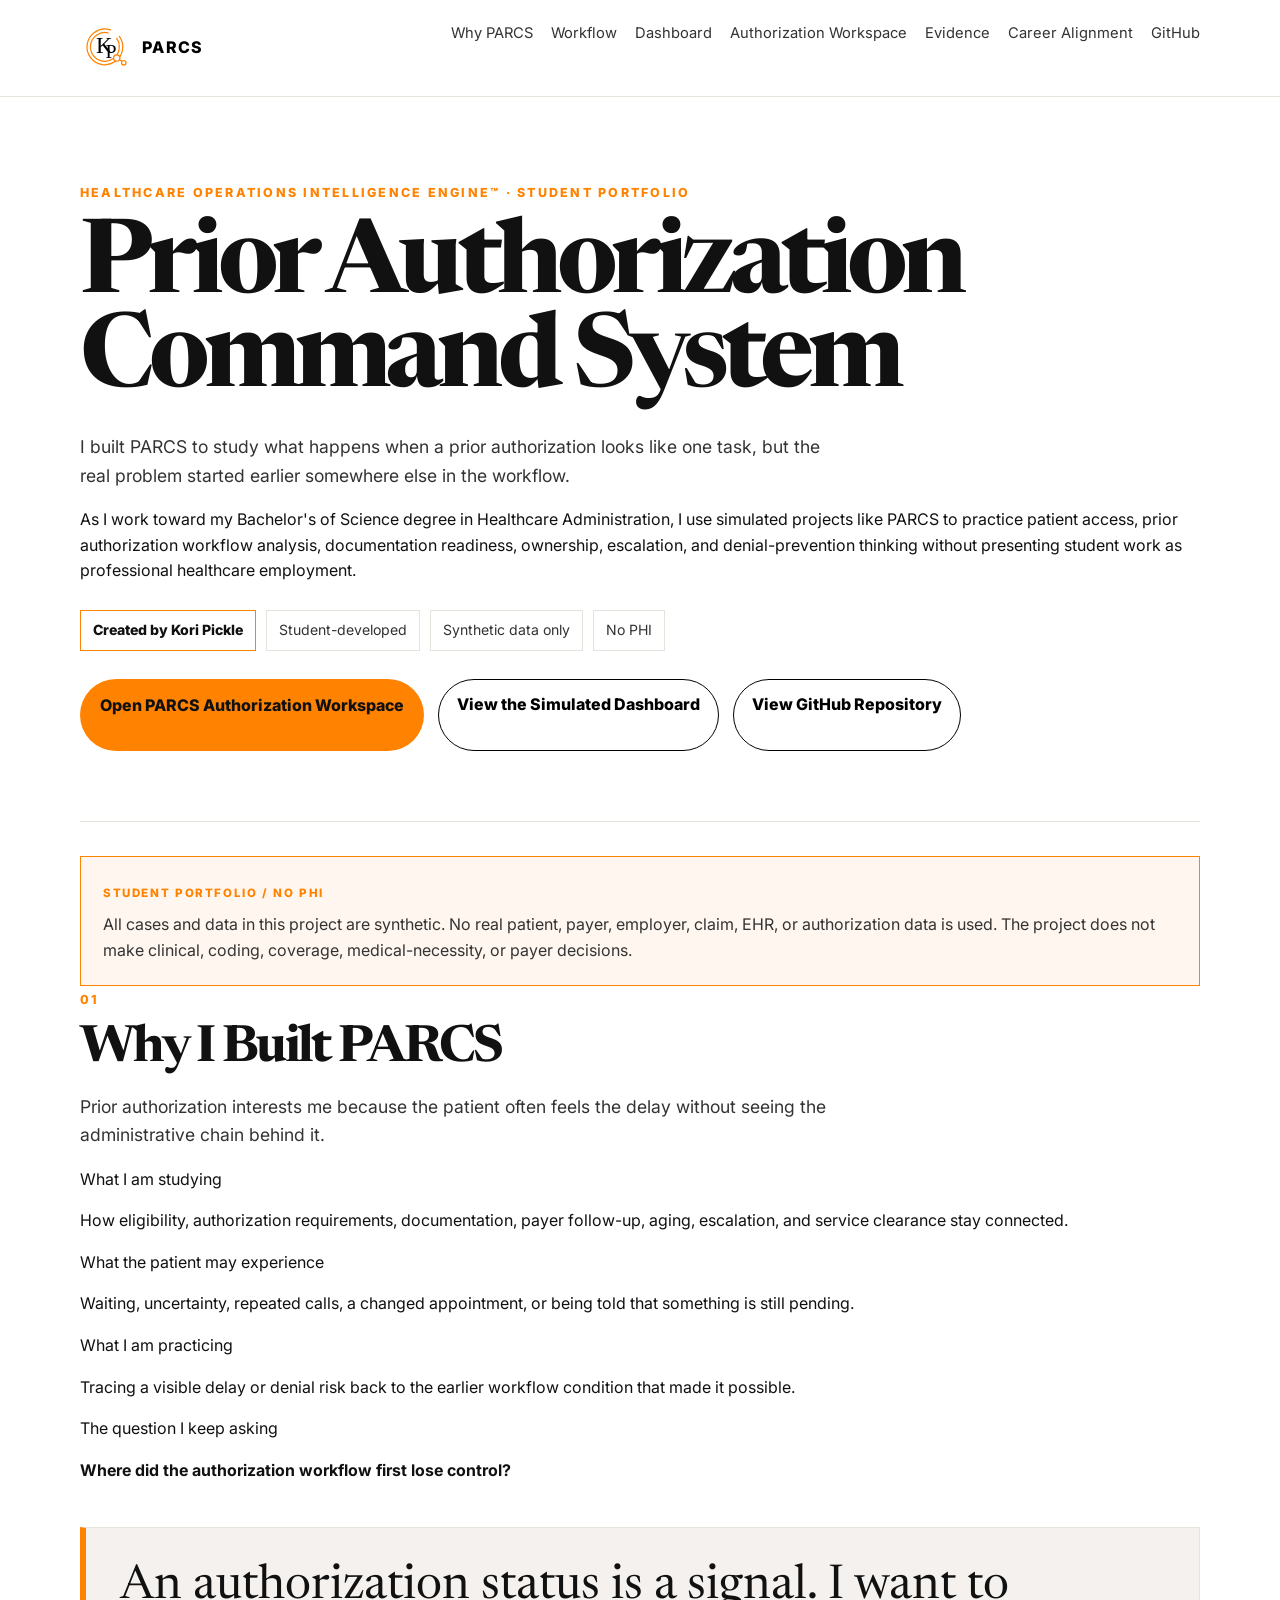
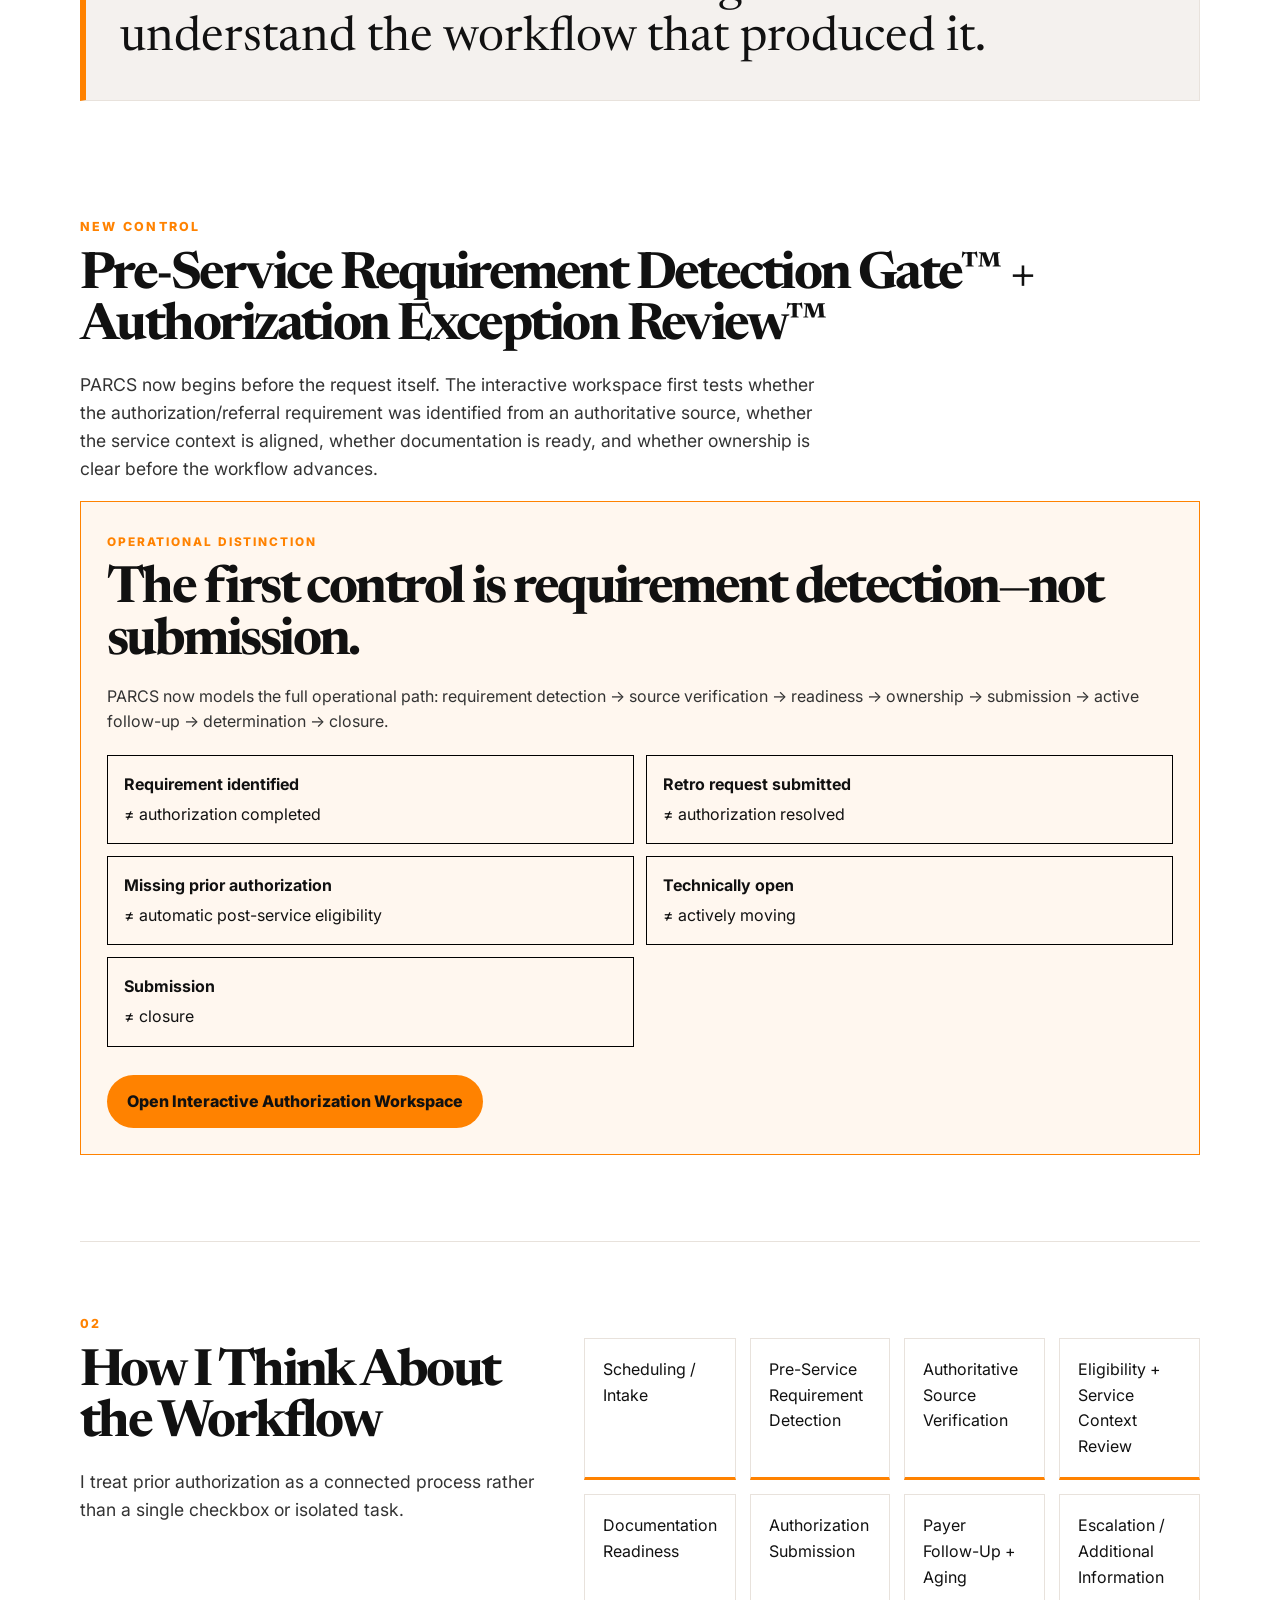
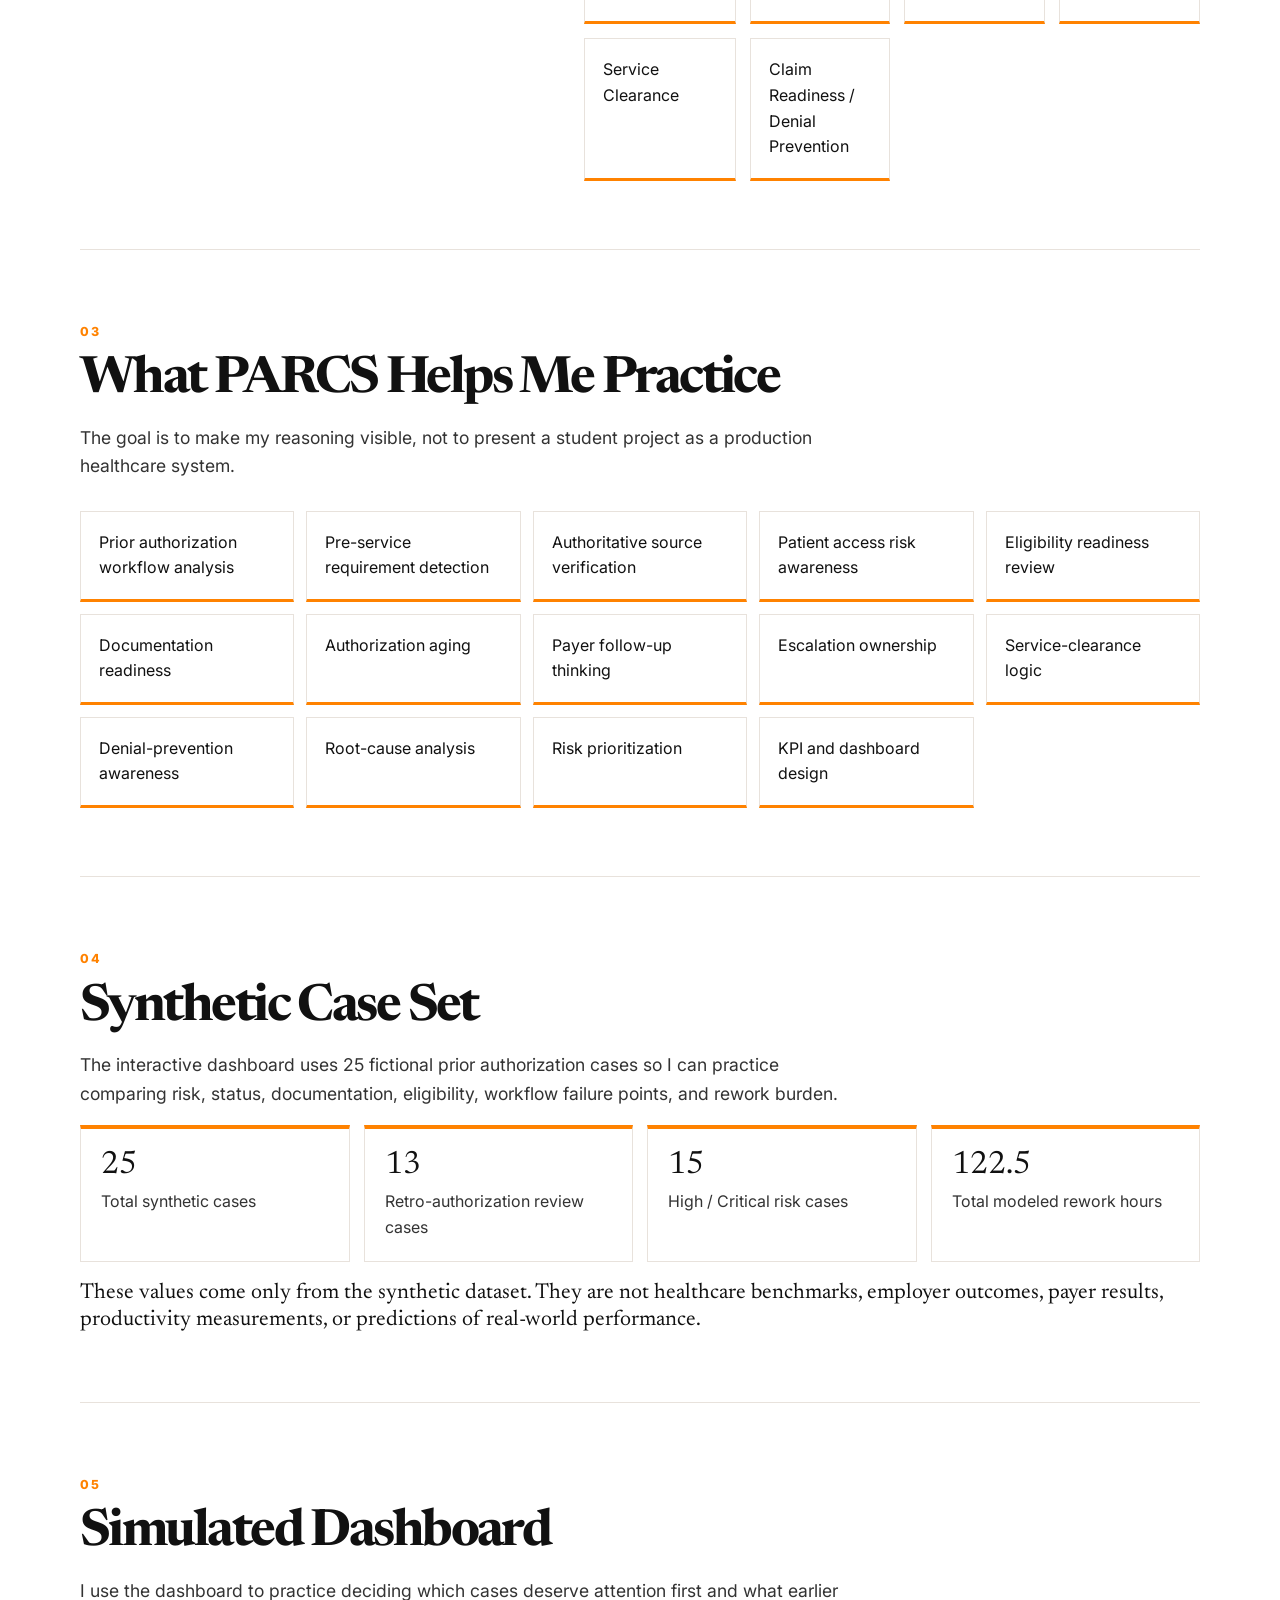
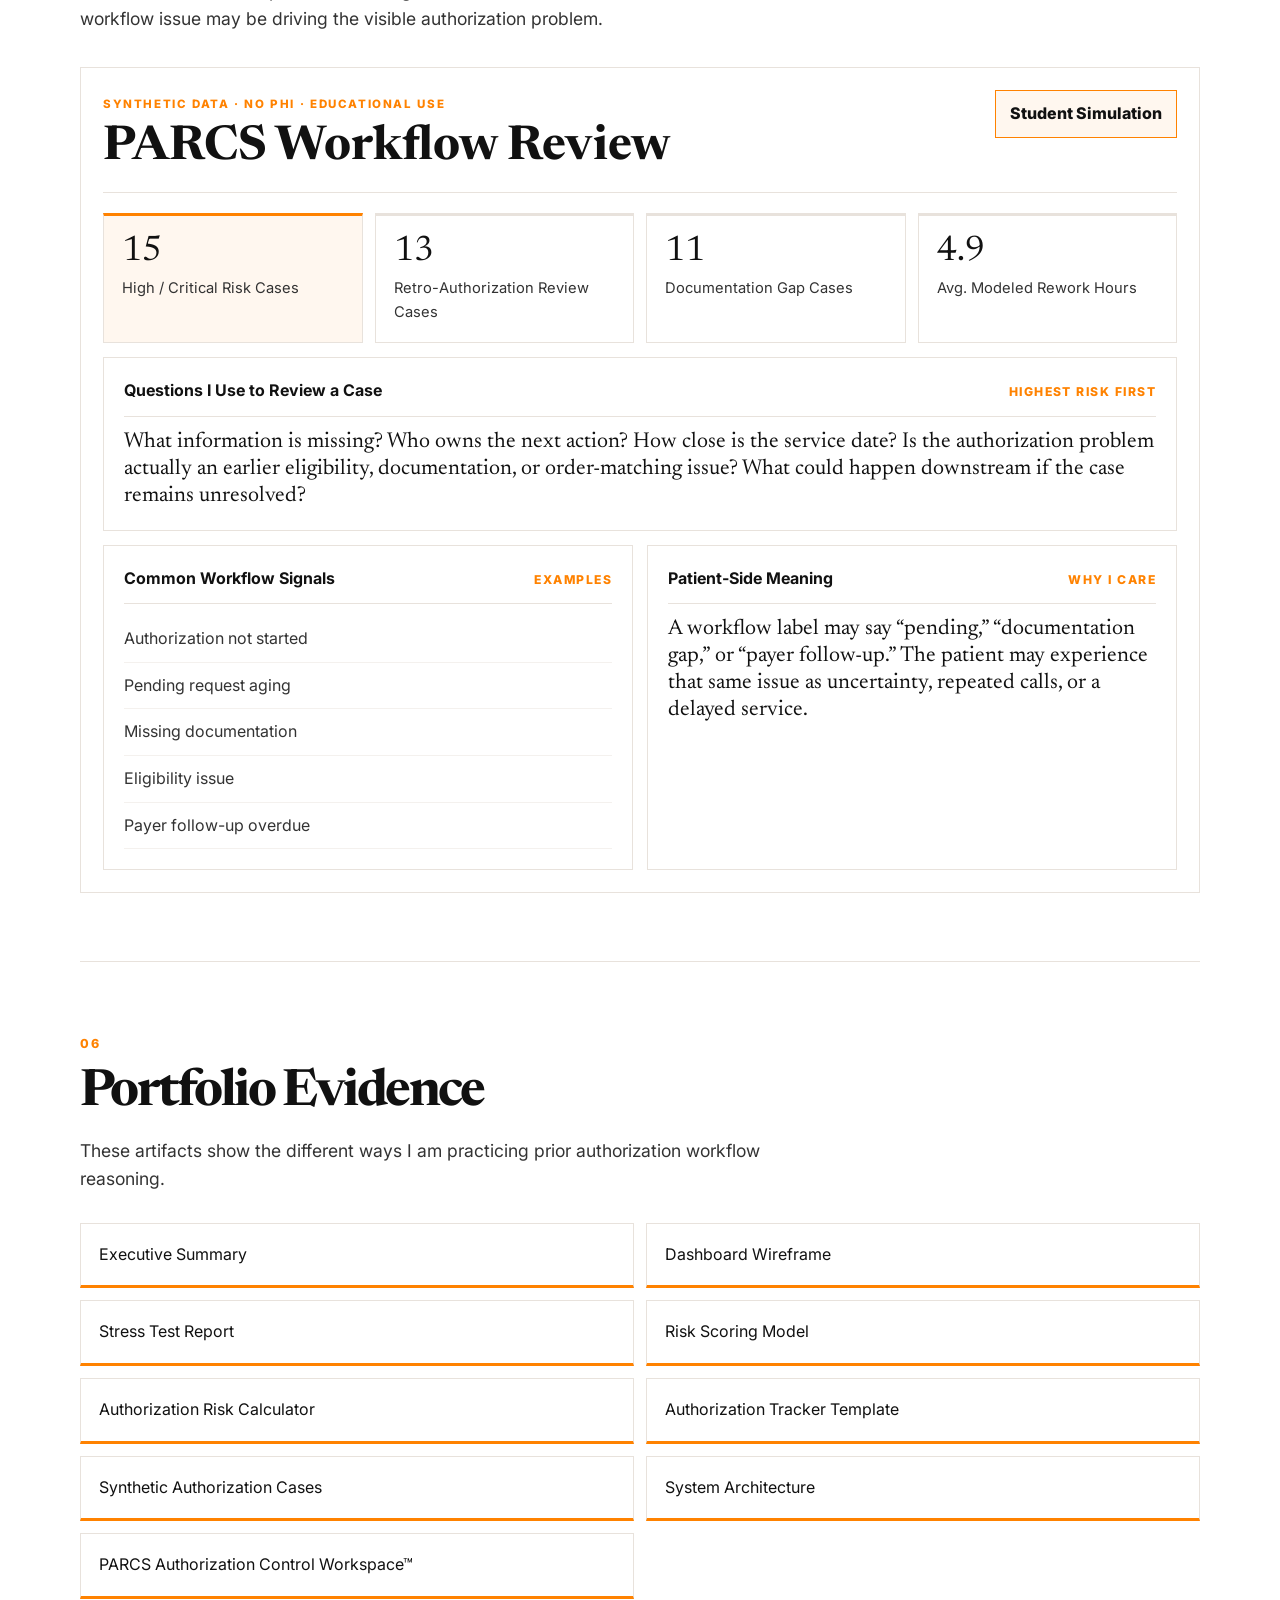
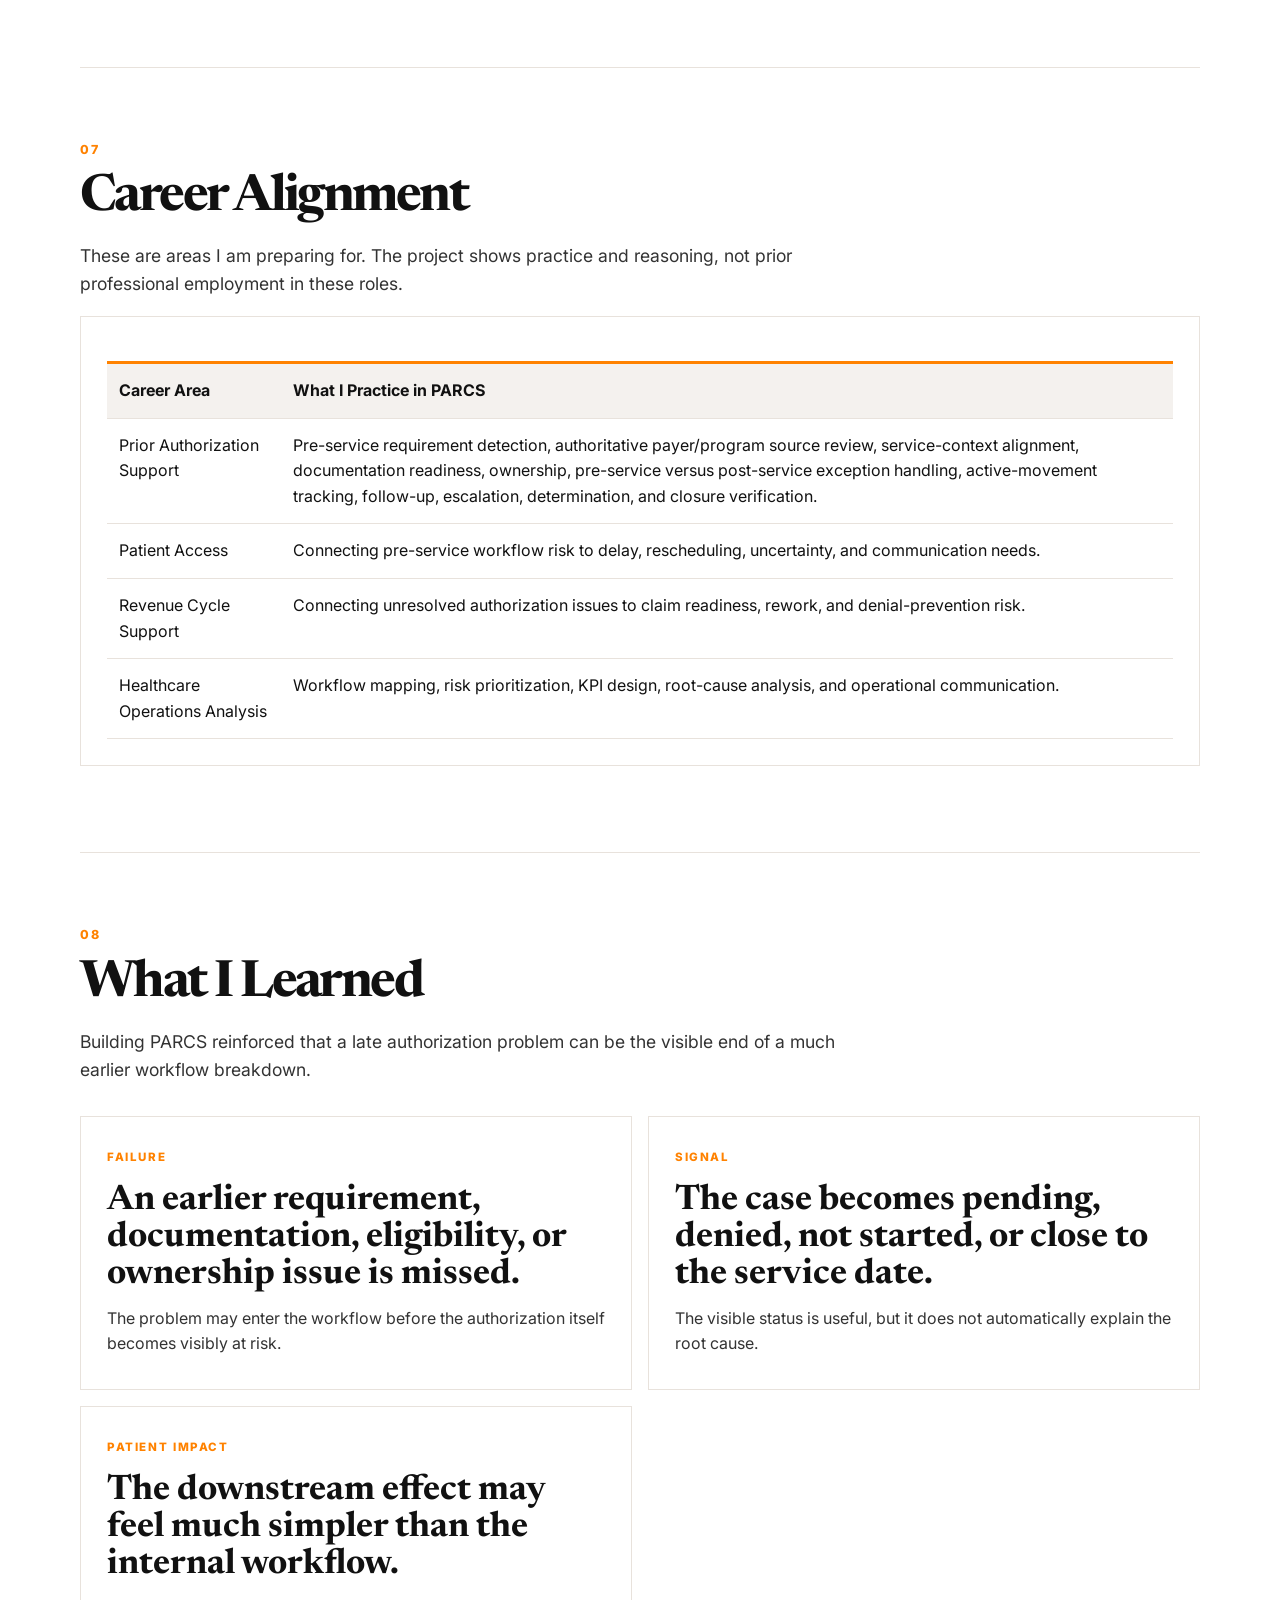
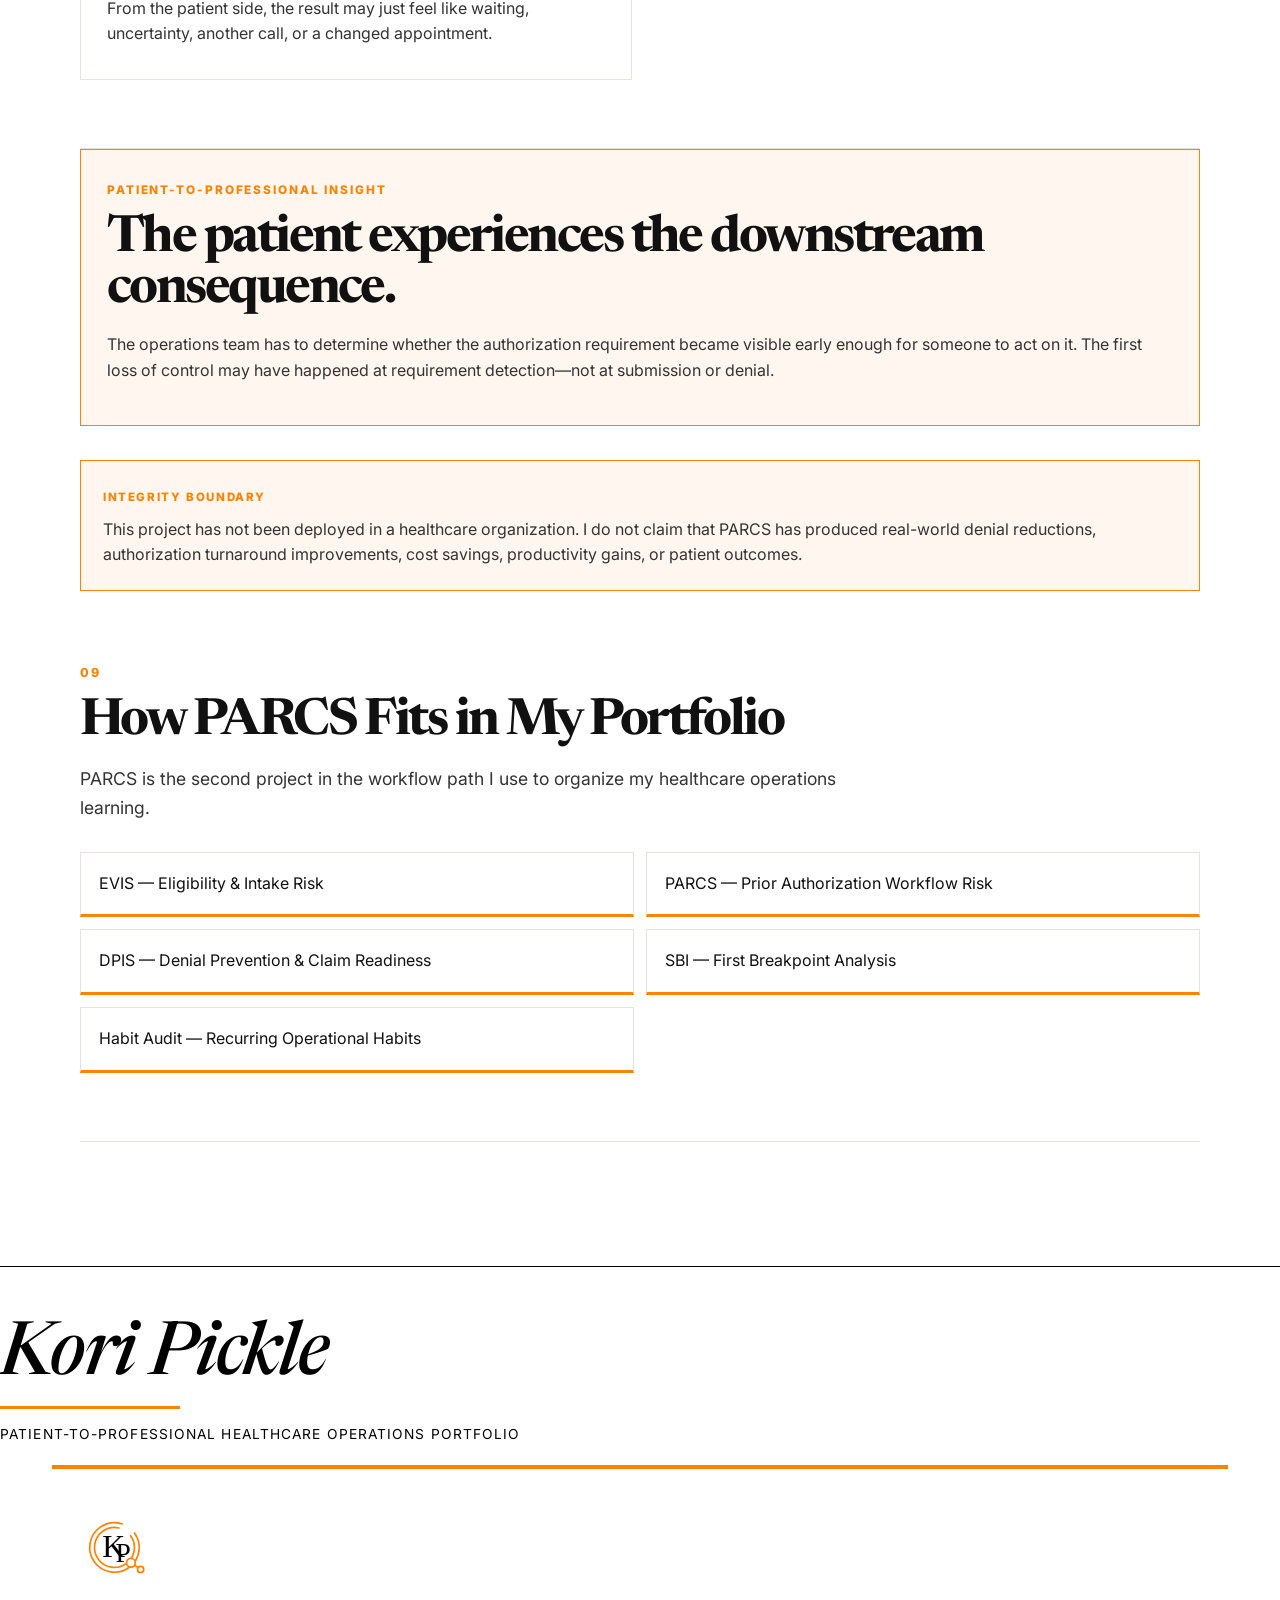
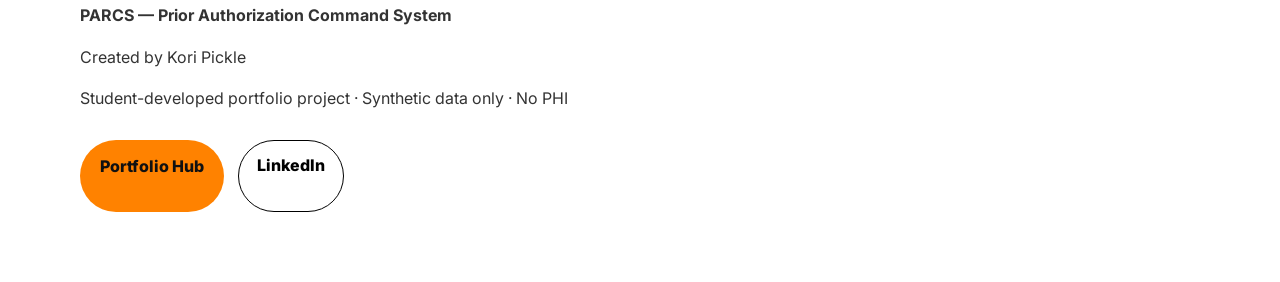
==== commit cada9d2e: "Feature requirement detection as the first PARCS control" ====
--- a/index.html
+++ b/index.html
@@ -15,7 +15,7 @@
         <a href="#why">Why PARCS</a>
         <a href="#workflow">Workflow</a>
         <a href="#dashboard">Dashboard</a>
-        <a href="pre-post-service-authorization-review.html">Exception Review</a>
+        <a href="pre-post-service-authorization-review.html">Authorization Workspace</a>
         <a href="#evidence">Evidence</a>
         <a href="#roles">Career Alignment</a>
         <a href="https://github.com/koripickle1101-TN/parcs-prior-authorization-command-system" target="_blank" rel="noreferrer">GitHub</a>
@@ -31,7 +31,7 @@
       <p class="personal-positioning">As I work toward my Bachelor's of Science degree in Healthcare Administration, I use simulated projects like PARCS to practice patient access, prior authorization workflow analysis, documentation readiness, ownership, escalation, and denial-prevention thinking without presenting student work as professional healthcare employment.</p>
       <div class="creator-strip"><span>Created by Kori Pickle</span><span>Student-developed</span><span>Synthetic data only</span><span>No PHI</span></div>
       <div class="hero-actions">
-        <a class="primary-button" href="pre-post-service-authorization-review.html">Open Authorization Exception Workspace</a>
+        <a class="primary-button" href="pre-post-service-authorization-review.html">Open PARCS Authorization Workspace</a>
         <a class="secondary-button" href="#dashboard">View the Simulated Dashboard</a>
         <a class="secondary-button" href="https://github.com/koripickle1101-TN/parcs-prior-authorization-command-system" target="_blank" rel="noreferrer">View GitHub Repository</a>
       </div>
@@ -61,21 +61,22 @@
     <section class="review-section">
       <div class="section-intro narrow">
         <span class="section-number">NEW CONTROL</span>
-        <h2>Pre-Service vs. Post-Service Authorization Exception Review™</h2>
-        <p>PARCS now includes a career-style interactive workspace for practicing what happens after a pre-service authorization control is missed or remains unresolved.</p>
+        <h2>Pre-Service Requirement Detection Gate™ + Authorization Exception Review™</h2>
+        <p>PARCS now begins before the request itself. The interactive workspace first tests whether the authorization/referral requirement was identified from an authoritative source, whether the service context is aligned, whether documentation is ready, and whether ownership is clear before the workflow advances.</p>
       </div>
       <div class="content-card accent-card">
         <span class="mini-label">Operational distinction</span>
-        <h2>Starting a retro request does not mean the authorization is resolved.</h2>
-        <p>The simulated workflow requires source review, documentation readiness, visible ownership, active follow-up, submission evidence, receipt/status confirmation, final determination, downstream account action, and verified closure.</p>
+        <h2>The first control is requirement detection—not submission.</h2>
+        <p>PARCS now models the full operational path: requirement detection → source verification → readiness → ownership → submission → active follow-up → determination → closure.</p>
         <div class="distinction-grid">
+          <div><strong>Requirement identified</strong><span>≠ authorization completed</span></div>
           <div><strong>Retro request submitted</strong><span>≠ authorization resolved</span></div>
           <div><strong>Missing prior authorization</strong><span>≠ automatic post-service eligibility</span></div>
           <div><strong>Technically open</strong><span>≠ actively moving</span></div>
           <div><strong>Submission</strong><span>≠ closure</span></div>
         </div>
         <div class="hero-actions">
-          <a class="primary-button" href="pre-post-service-authorization-review.html">Open Interactive Exception Review</a>
+          <a class="primary-button" href="pre-post-service-authorization-review.html">Open Interactive Authorization Workspace</a>
         </div>
       </div>
     </section>
@@ -88,7 +89,9 @@
       </div>
       <div class="architecture-flow">
         <div>Scheduling / Intake</div>
-        <div>Eligibility + Requirement Review</div>
+        <div>Pre-Service Requirement Detection</div>
+        <div>Authoritative Source Verification</div>
+        <div>Eligibility + Service Context Review</div>
         <div>Documentation Readiness</div>
         <div>Authorization Submission</div>
         <div>Payer Follow-Up + Aging</div>
@@ -106,6 +109,8 @@
       </div>
       <div class="proof-grid">
         <div>Prior authorization workflow analysis</div>
+        <div>Pre-service requirement detection</div>
+        <div>Authoritative source verification</div>
         <div>Patient access risk awareness</div>
         <div>Eligibility readiness review</div>
         <div>Documentation readiness</div>
@@ -175,7 +180,7 @@
         <a href="authorization-tracker-template.html">Authorization Tracker Template</a>
         <a href="sample-authorization-cases.html">Synthetic Authorization Cases</a>
         <a href="system-architecture.html">System Architecture</a>
-        <a href="pre-post-service-authorization-review.html">Pre-Service vs. Post-Service Authorization Exception Review™</a>
+        <a href="pre-post-service-authorization-review.html">PARCS Authorization Control Workspace™</a>
       </div>
     </section>
 
@@ -188,7 +193,7 @@
       <div class="content-card">
         <table class="branded-table">
           <tr><th>Career Area</th><th>What I Practice in PARCS</th></tr>
-          <tr><td>Prior Authorization Support</td><td>Requirement review, payer/program source review, documentation readiness, pre-service versus post-service exception handling, active-movement tracking, follow-up, ownership, escalation, determination, and closure verification.</td></tr>
+          <tr><td>Prior Authorization Support</td><td>Pre-service requirement detection, authoritative payer/program source review, service-context alignment, documentation readiness, ownership, pre-service versus post-service exception handling, active-movement tracking, follow-up, escalation, determination, and closure verification.</td></tr>
           <tr><td>Patient Access</td><td>Connecting pre-service workflow risk to delay, rescheduling, uncertainty, and communication needs.</td></tr>
           <tr><td>Revenue Cycle Support</td><td>Connecting unresolved authorization issues to claim readiness, rework, and denial-prevention risk.</td></tr>
           <tr><td>Healthcare Operations Analysis</td><td>Workflow mapping, risk prioritization, KPI design, root-cause analysis, and operational communication.</td></tr>
@@ -211,8 +216,8 @@
 
     <section class="content-card accent-card">
       <span class="mini-label">Patient-to-professional insight</span>
-      <h2>The patient experiences the uncertainty after the service.</h2>
-      <p>The operations team has to reconstruct whether the required control happened before service, what exception path is available now, what evidence is required, who owns resolution, and what proves the case is actually closed.</p>
+      <h2>The patient experiences the downstream consequence.</h2>
+      <p>The operations team has to determine whether the authorization requirement became visible early enough for someone to act on it. The first loss of control may have happened at requirement detection—not at submission or denial.</p>
     </section>
 
     <section class="compliance-notice">
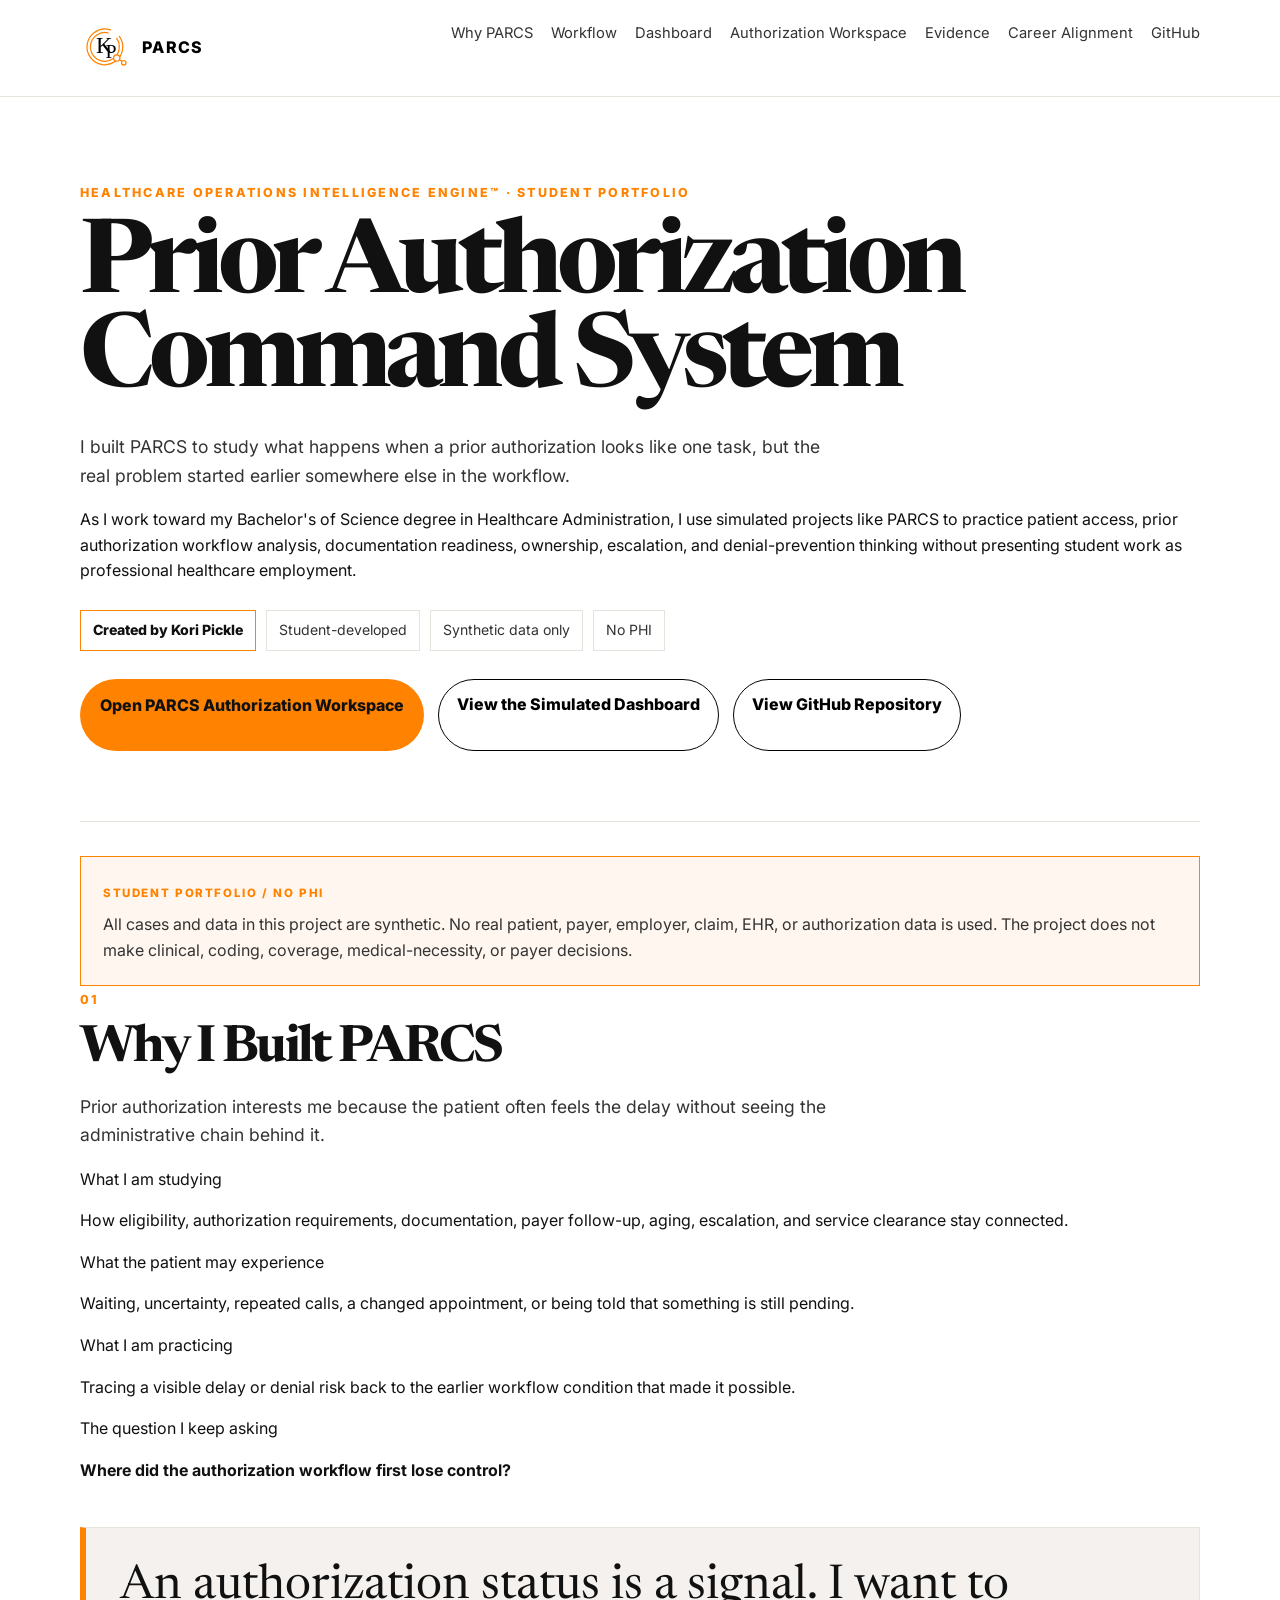
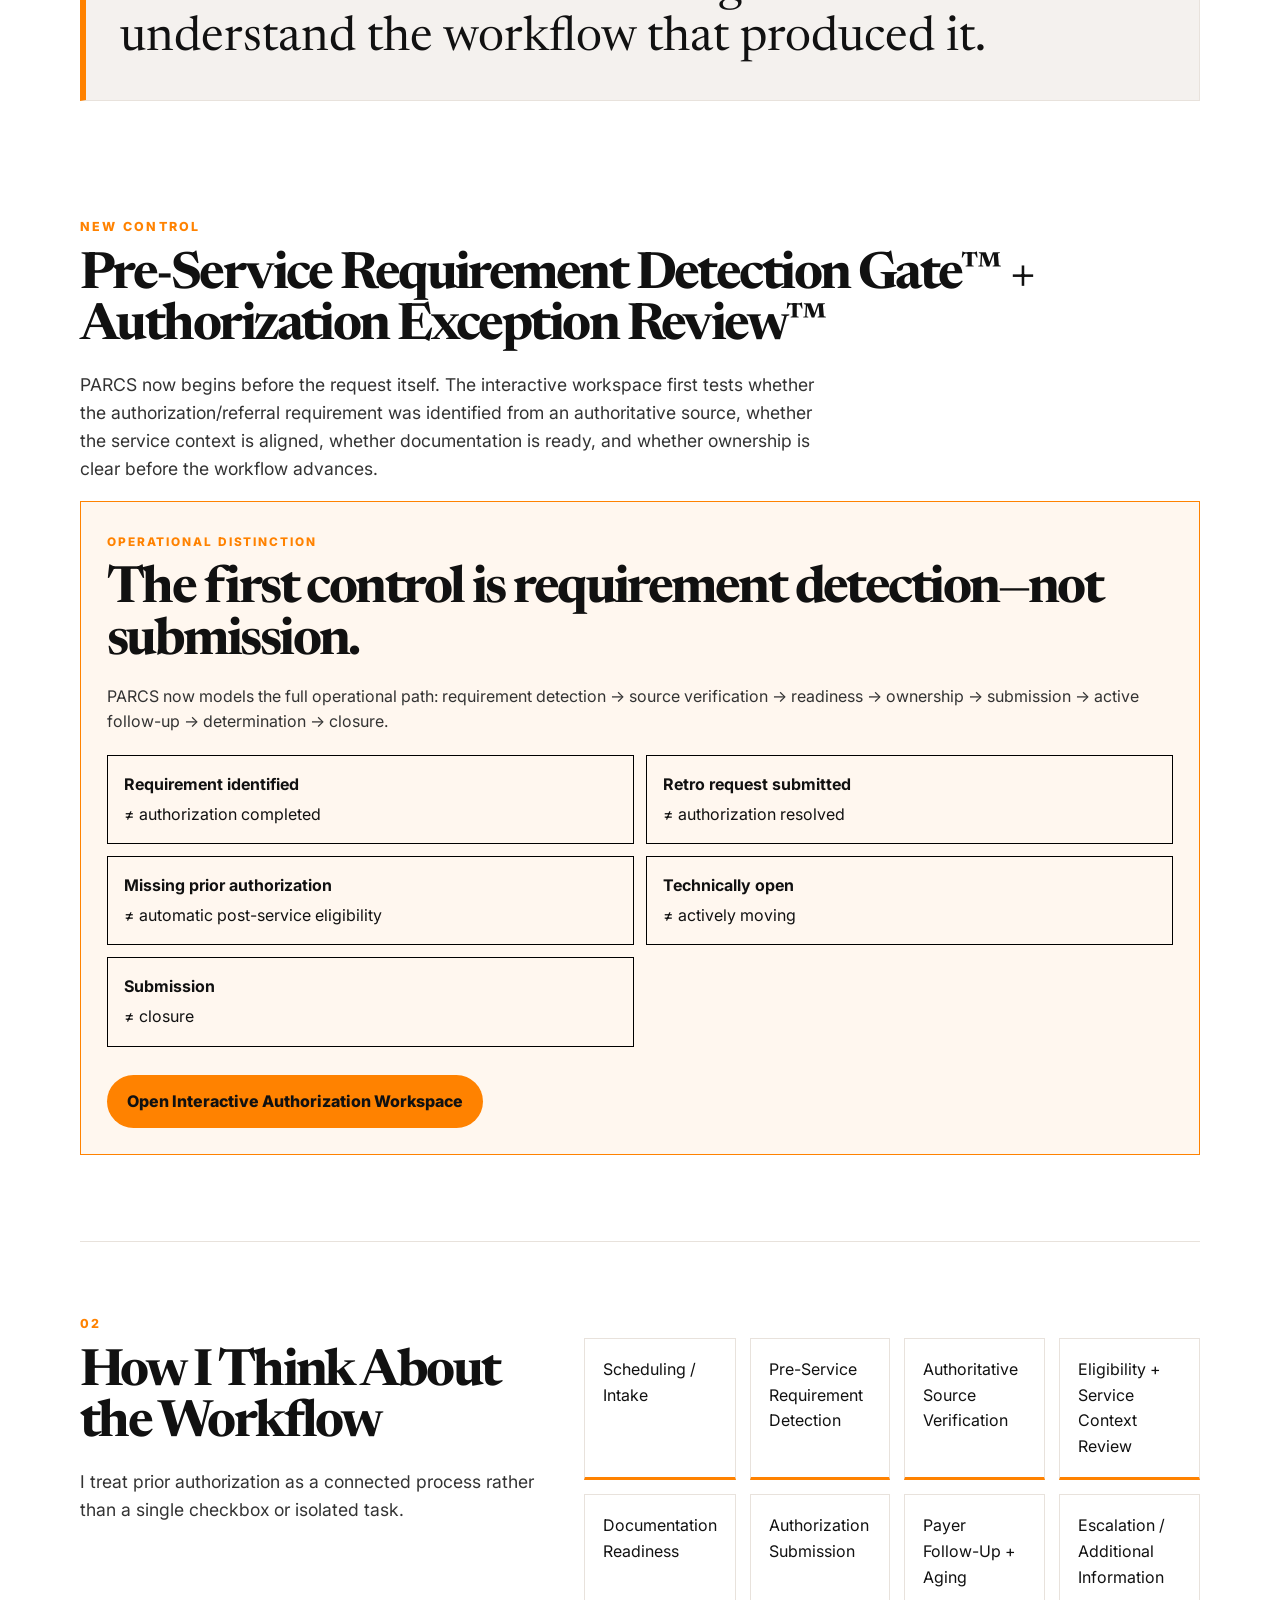
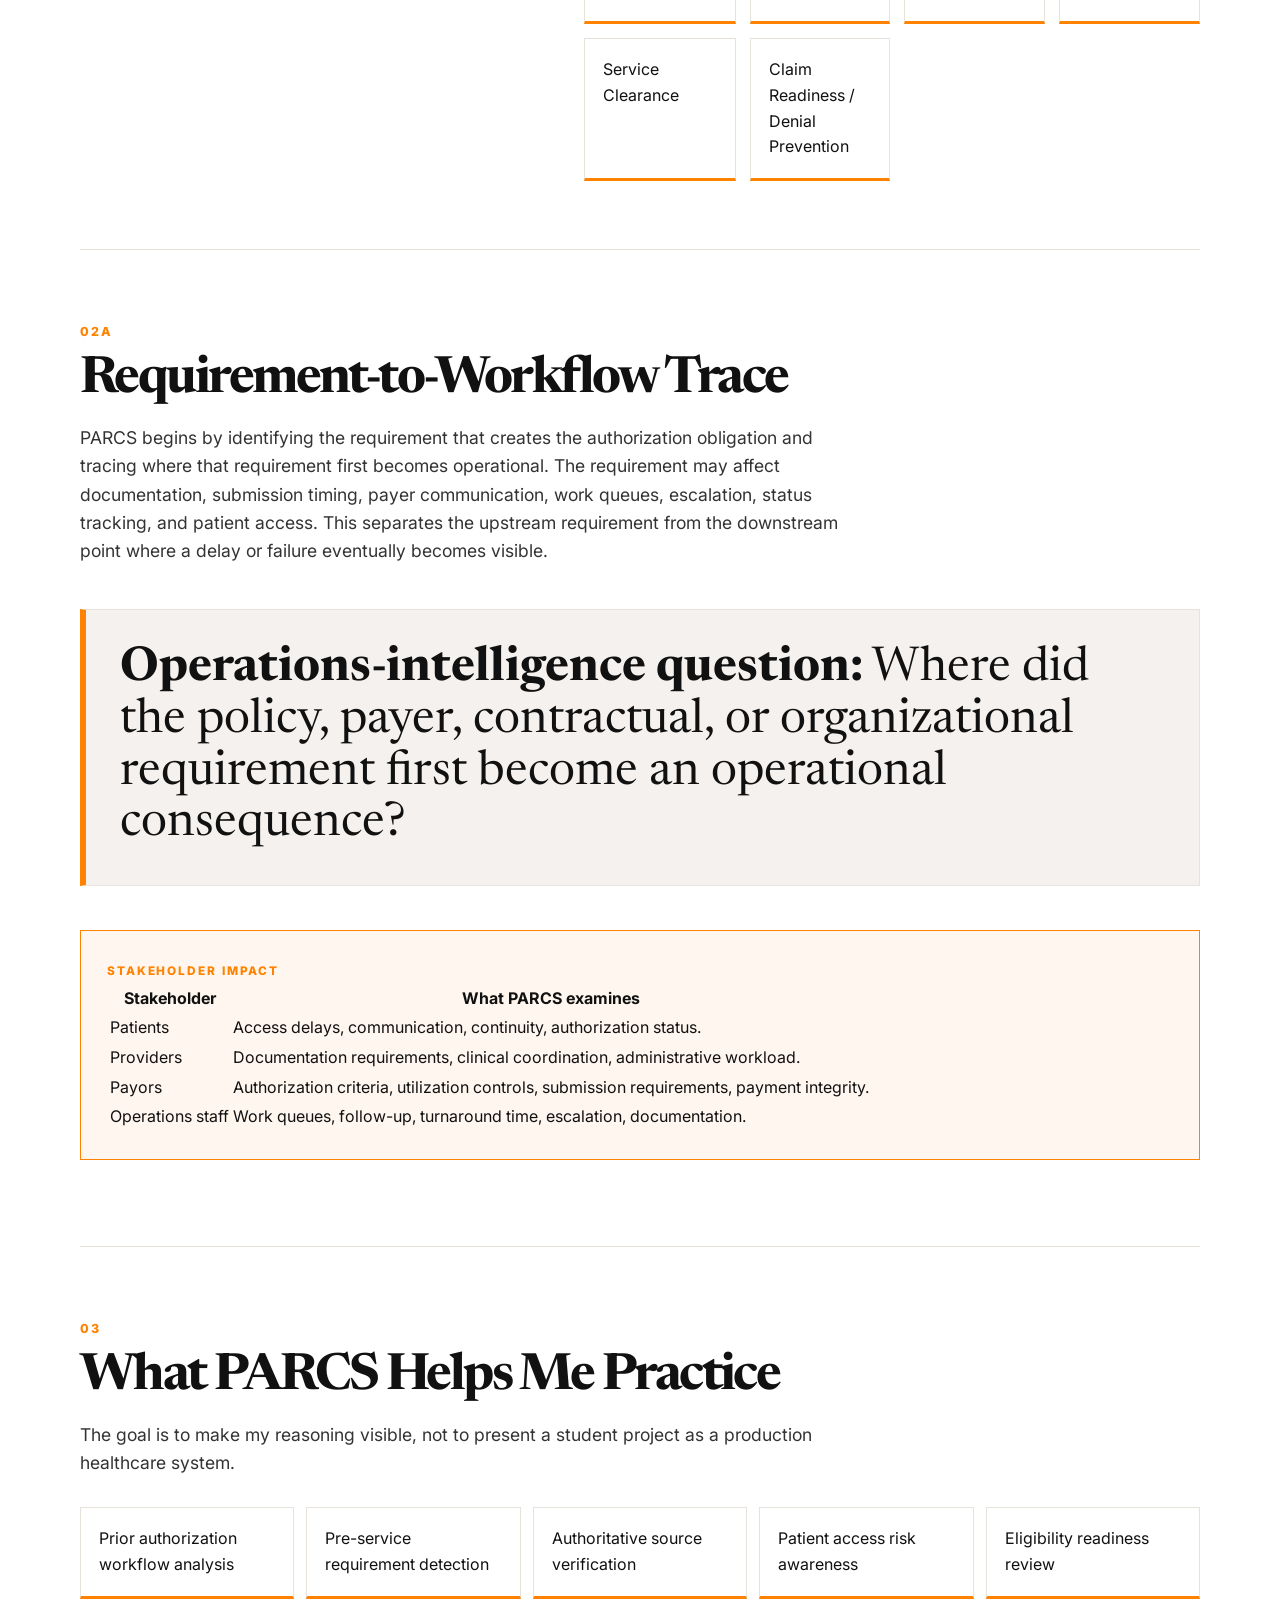
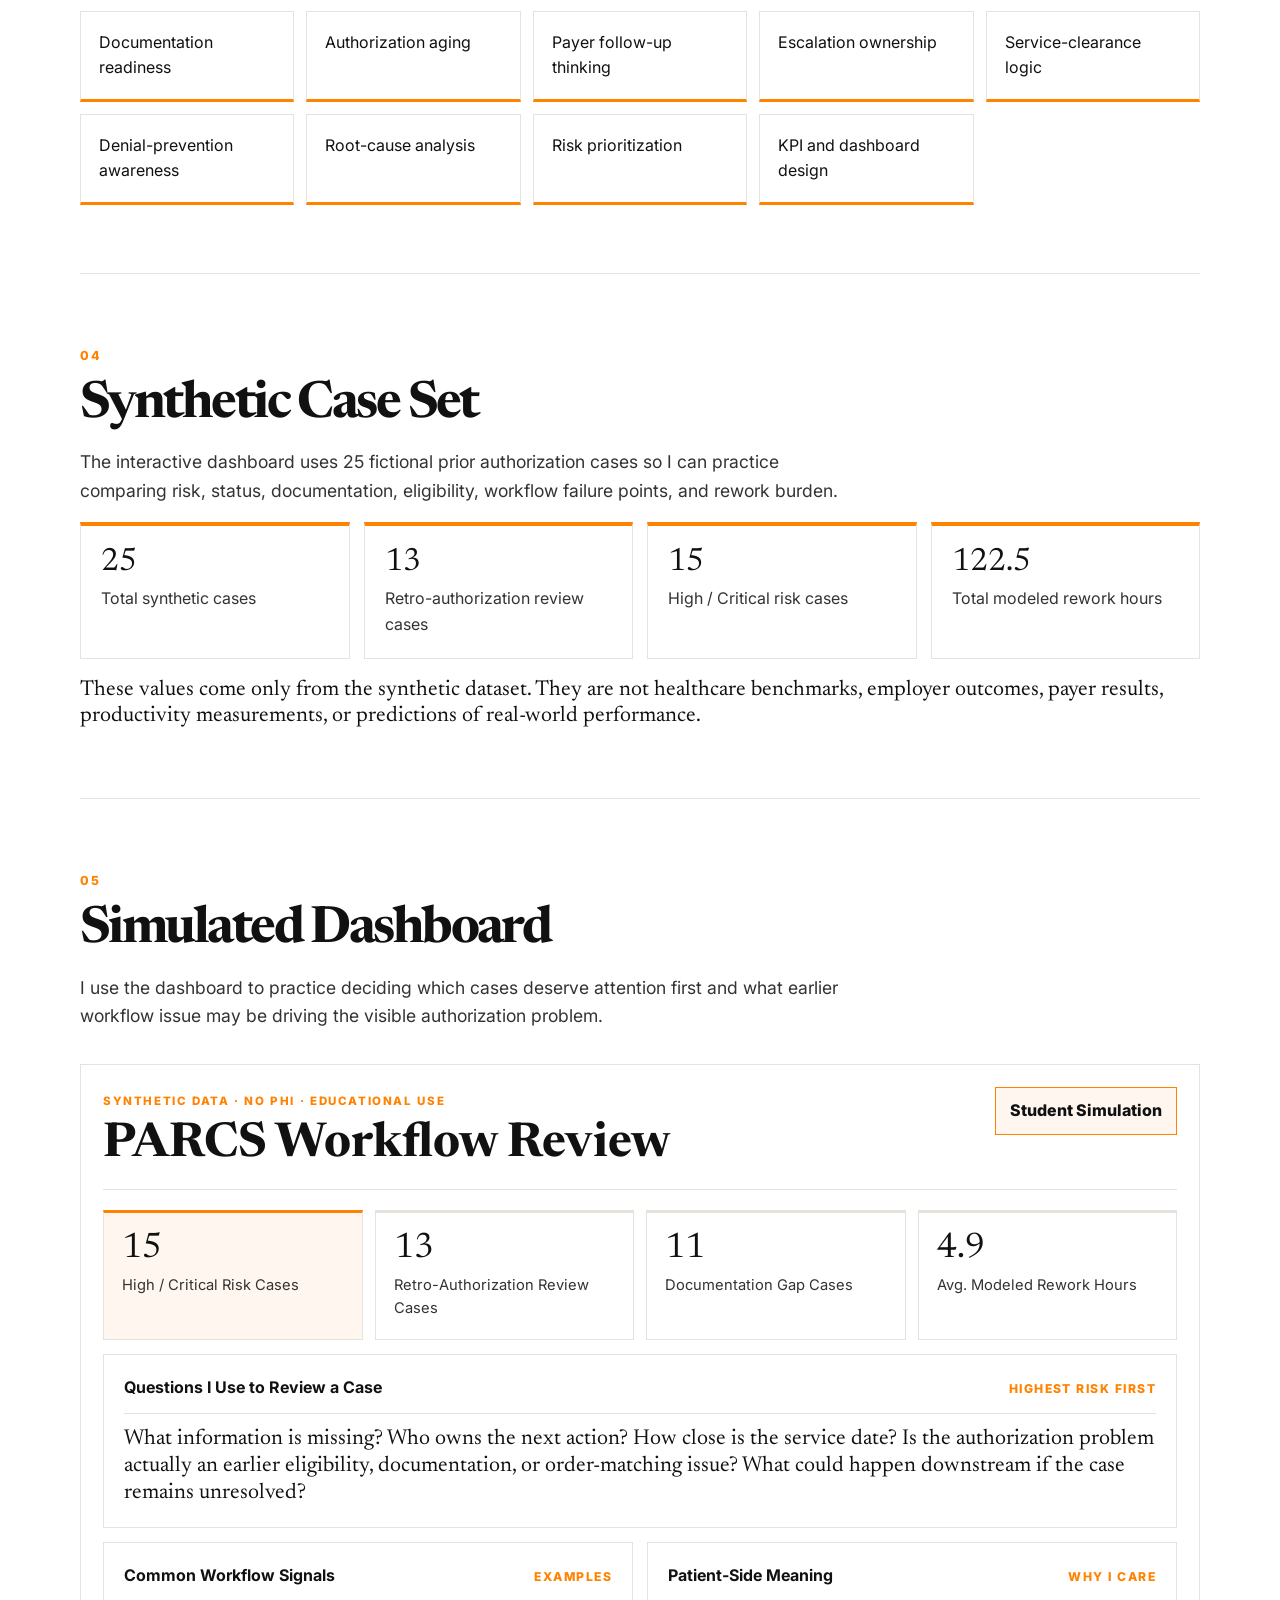
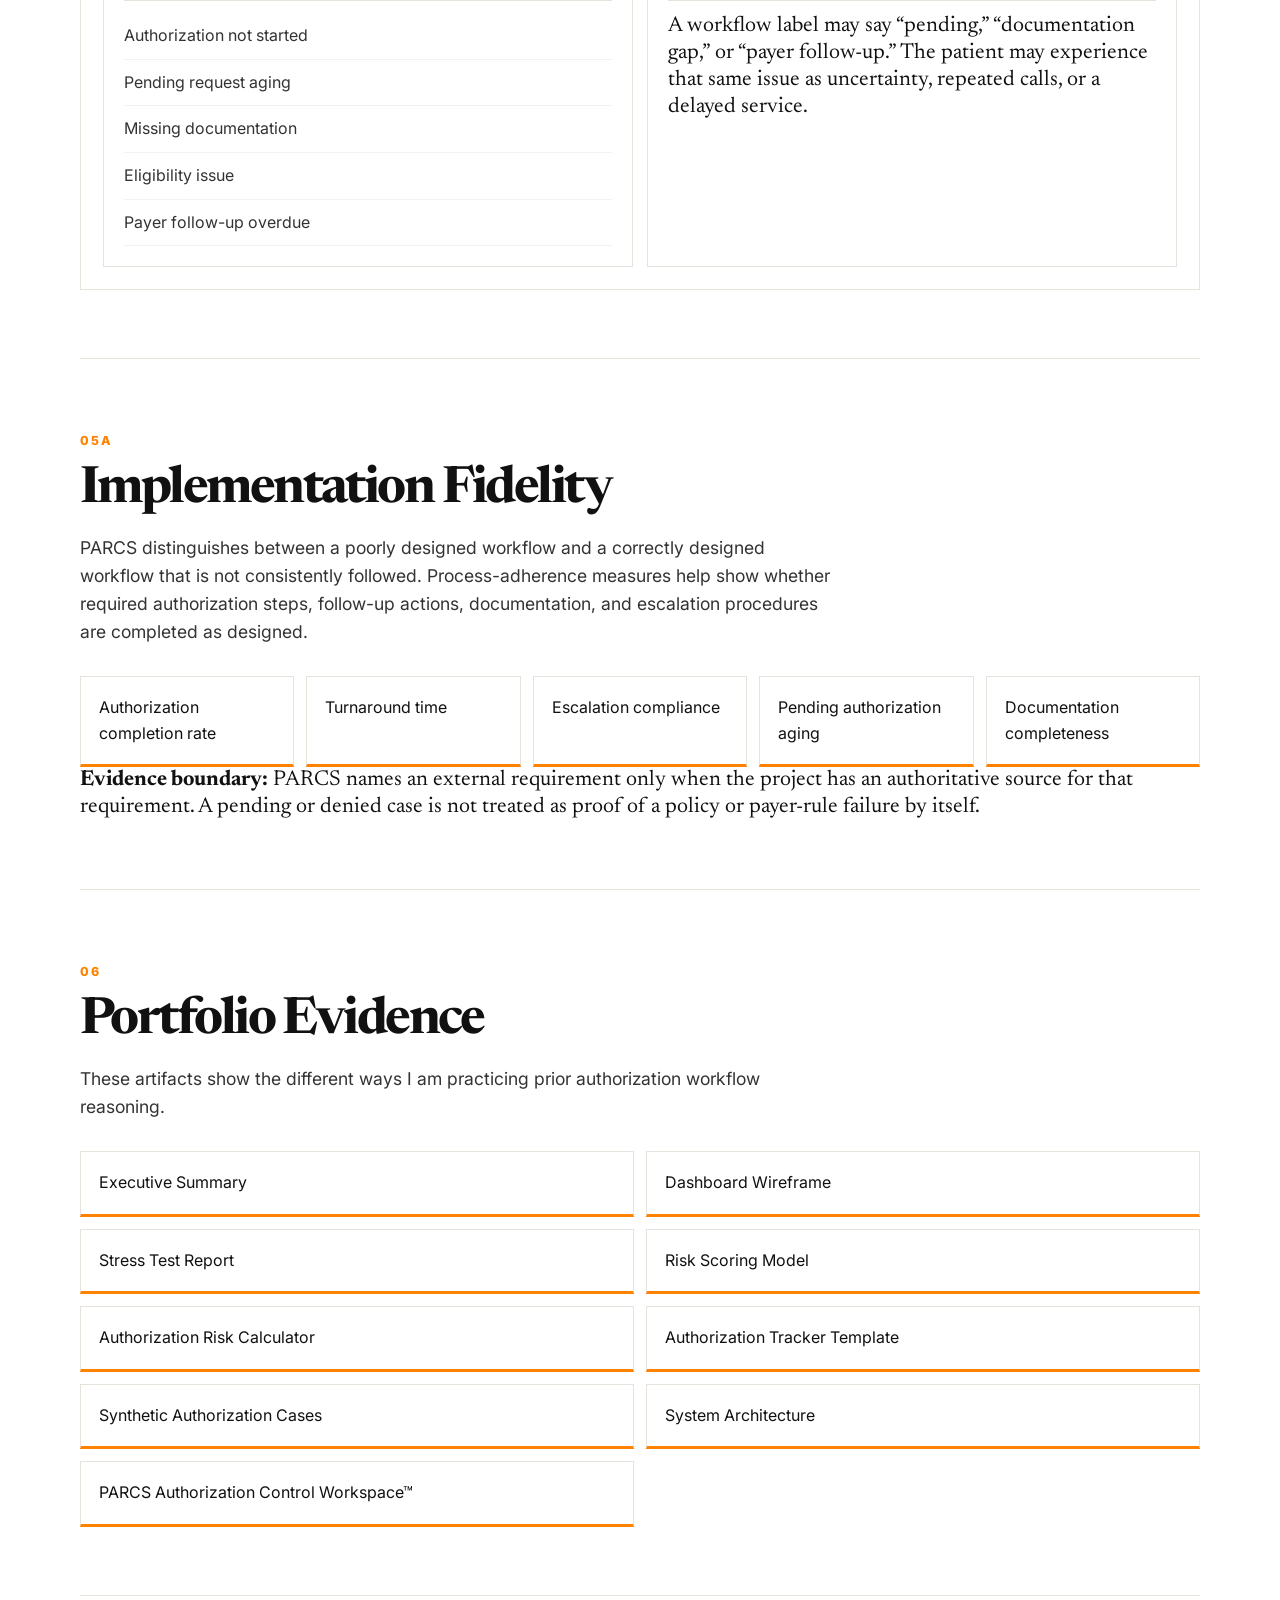
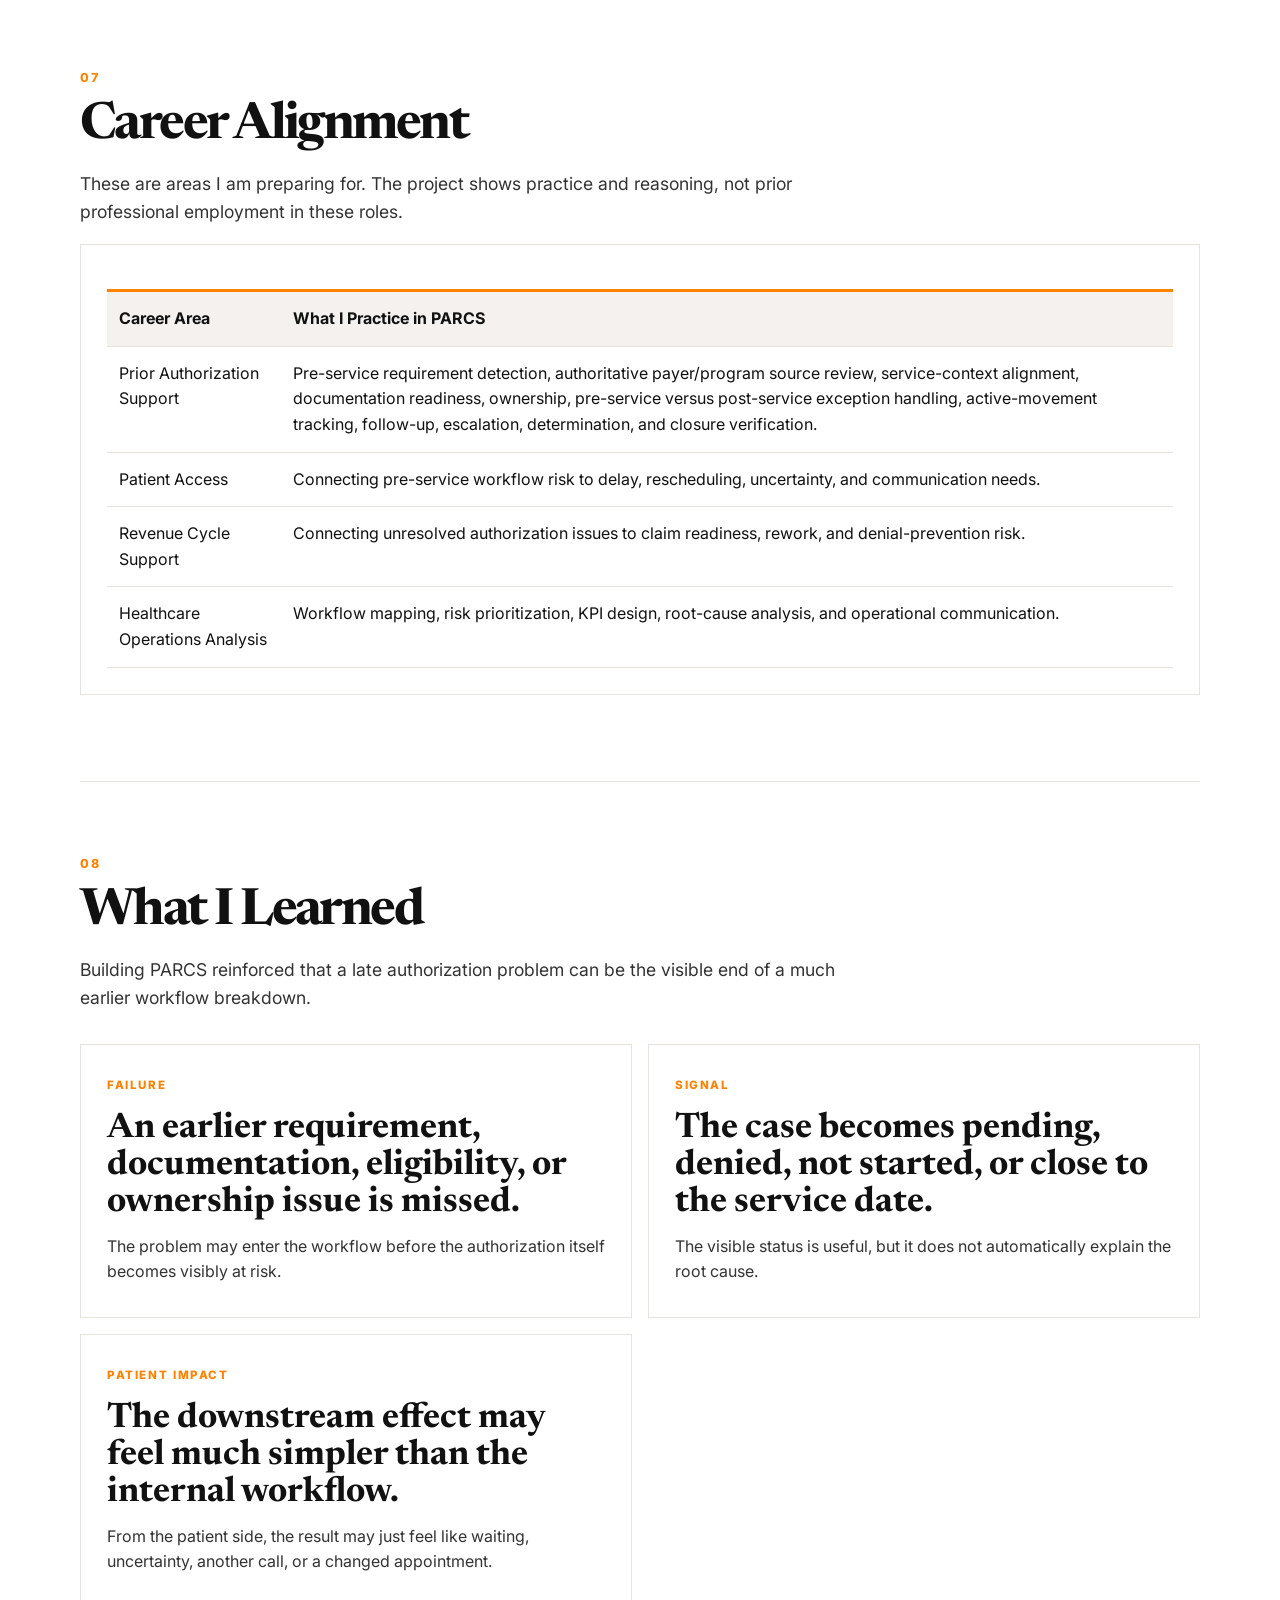
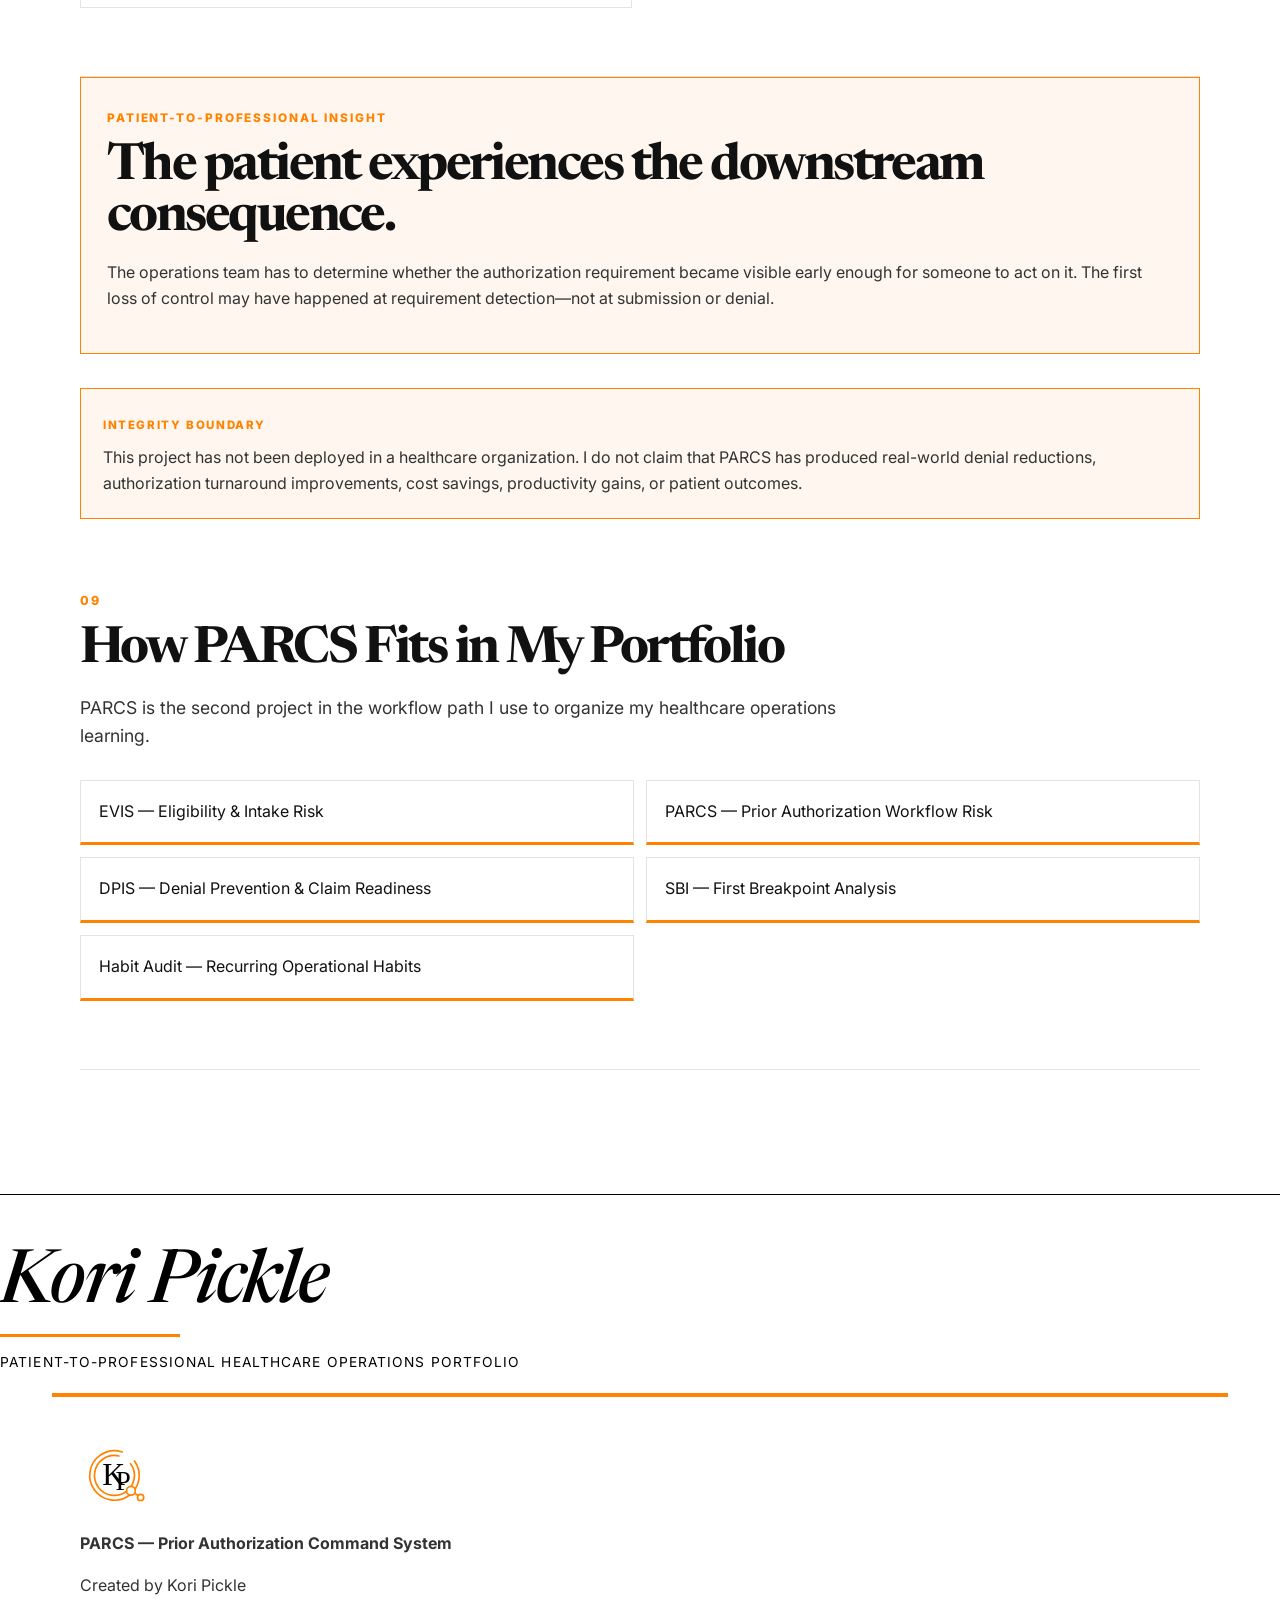
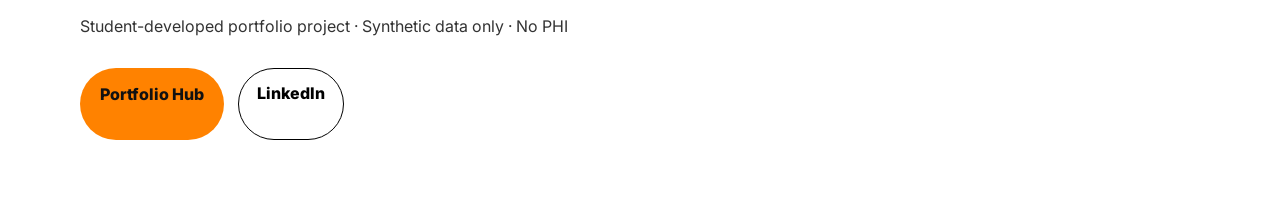
==== commit 3b5111aa: "Add requirement trace, stakeholder impact, and implementation fidelity" ====
--- a/index.html
+++ b/index.html
@@ -3,9 +3,30 @@
 <head>
   <meta charset="UTF-8" />
   <meta name="viewport" content="width=device-width, initial-scale=1.0" />
-  <meta name="description" content="Student-developed healthcare operations portfolio project by Kori Pickle exploring prior authorization workflow risk, patient access, documentation readiness, ownership, aging, escalation, and denial prevention using synthetic no-PHI data." />
-  <title>PARCS | Prior Authorization Command System</title>
+  <meta name="description" content="Student-developed, simulated healthcare operations portfolio project by Kori Pickle demonstrating prior authorization workflow tracking, documentation readiness, ownership, aging, escalation, follow-up, and closure using synthetic no-PHI scenarios.">
+  <title>PARCS — Prior Authorization Command System™ | Kori Pickle</title>
+  <link rel="canonical" href="https://parcs-prior-authorization-command-s.vercel.app/">
   <link rel="stylesheet" href="style.css" />
+  <script type="application/ld+json">
+  {
+    "@context":"https://schema.org",
+    "@type":"WebSite",
+    "name":"PARCS — Prior Authorization Command System™",
+    "url":"https://parcs-prior-authorization-command-s.vercel.app/",
+    "description":"Student-developed, simulated healthcare operations portfolio project by Kori Pickle demonstrating prior authorization workflow tracking, documentation readiness, ownership, aging, escalation, follow-up, and closure using synthetic no-PHI scenarios.",
+    "creator":{
+      "@type":"Person",
+      "name":"Kori Pickle",
+      "url":"https://www.linkedin.com/in/kori-pickle"
+    },
+    "about":[
+      "Healthcare operations",
+      "Patient access",
+      "Revenue cycle",
+      "Workflow analysis"
+    ]
+  }
+  </script>
 </head>
 <body>
   <header class="site-header">
@@ -101,6 +122,26 @@
       </div>
     </section>
 
+    <section class="review-section" id="requirement-trace">
+      <div class="section-intro narrow">
+        <span class="section-number">02A</span>
+        <h2>Requirement-to-Workflow Trace</h2>
+        <p>PARCS begins by identifying the requirement that creates the authorization obligation and tracing where that requirement first becomes operational. The requirement may affect documentation, submission timing, payer communication, work queues, escalation, status tracking, and patient access. This separates the upstream requirement from the downstream point where a delay or failure eventually becomes visible.</p>
+      </div>
+      <div class="statement-panel"><p><strong>Operations-intelligence question:</strong> Where did the policy, payer, contractual, or organizational requirement first become an operational consequence?</p></div>
+      <div class="content-card accent-card">
+        <span class="mini-label">Stakeholder impact</span>
+        <table class="career-table">
+          <thead><tr><th>Stakeholder</th><th>What PARCS examines</th></tr></thead>
+          <tbody>
+            <tr><td>Patients</td><td>Access delays, communication, continuity, authorization status.</td></tr>
+            <tr><td>Providers</td><td>Documentation requirements, clinical coordination, administrative workload.</td></tr>
+            <tr><td>Payors</td><td>Authorization criteria, utilization controls, submission requirements, payment integrity.</td></tr>
+            <tr><td>Operations staff</td><td>Work queues, follow-up, turnaround time, escalation, documentation.</td></tr>
+          </tbody>
+        </table>
+      </div>
+    </section>
     <section id="proof" class="proof-section">
       <div class="section-intro narrow">
         <span class="section-number">03</span>
@@ -165,6 +206,21 @@
       </div>
     </section>
 
+    <section class="review-section" id="implementation-fidelity">
+      <div class="section-intro narrow">
+        <span class="section-number">05A</span>
+        <h2>Implementation Fidelity</h2>
+        <p>PARCS distinguishes between a poorly designed workflow and a correctly designed workflow that is not consistently followed. Process-adherence measures help show whether required authorization steps, follow-up actions, documentation, and escalation procedures are completed as designed.</p>
+      </div>
+      <div class="proof-grid">
+        <div>Authorization completion rate</div>
+        <div>Turnaround time</div>
+        <div>Escalation compliance</div>
+        <div>Pending authorization aging</div>
+        <div>Documentation completeness</div>
+      </div>
+      <p class="executive-read"><strong>Evidence boundary:</strong> PARCS names an external requirement only when the project has an authoritative source for that requirement. A pending or denied case is not treated as proof of a policy or payer-rule failure by itself.</p>
+    </section>
     <section id="evidence" class="review-section">
       <div class="section-intro narrow">
         <span class="section-number">06</span>
--- a/style.css
+++ b/style.css
@@ -178,3 +178,28 @@
   .queue-meta{justify-content:flex-start}
   .interactive-panel{padding:20px}
 }
+
+/* Premium PARCS requirement-detection gate */
+.premium-hero{position:relative;overflow:hidden}
+.premium-hero:after{content:"";position:absolute;right:-110px;top:-110px;width:260px;height:260px;border:2px solid #FF8200;border-radius:50%;box-shadow:0 0 0 26px #FFFFFF,0 0 0 28px #FF8200;opacity:.18;pointer-events:none}
+.hero-control-path{display:grid;grid-template-columns:repeat(4,minmax(0,1fr));gap:10px;margin-top:34px;position:relative;z-index:1}
+.hero-control-path>div{border:1px solid #000000;background:#FFFFFF;padding:16px;min-height:92px}
+.hero-control-path span{display:block;color:#FF8200;font-family:"Newsreader",Georgia,serif;font-size:1.6rem;line-height:1;margin-bottom:8px}
+.hero-control-path strong{display:block;font-family:"Inter",Arial,sans-serif;font-size:.8rem;line-height:1.3;text-transform:uppercase;letter-spacing:.06em}
+.requirement-gate-panel{border:2px solid #000000;box-shadow:10px 10px 0 #FF8200}
+.control-header-row{display:flex;justify-content:space-between;align-items:flex-start;gap:20px;padding-bottom:18px;border-bottom:1px solid #000000}
+.control-header-row h3{font-family:"Newsreader",Georgia,serif;font-size:clamp(1.8rem,4vw,3rem);line-height:1;margin:8px 0 0}
+.control-chip{border:1px solid #FF8200;padding:8px 12px;font-weight:800;font-size:.72rem;letter-spacing:.12em;white-space:nowrap}
+.progress-track{height:10px;border:1px solid #000000;background:#FFFFFF;margin-top:22px}
+.progress-bar{height:100%;width:0;background:#FF8200;transition:width .2s ease}
+.patient-impact-panel{border-top:4px solid #FF8200;border-bottom:1px solid #000000;padding:34px 0;background:#FFFFFF}
+.patient-impact-panel h2{font-family:"Newsreader",Georgia,serif;font-size:clamp(2.2rem,5vw,4rem);line-height:.98;margin:10px 0 24px}
+.patient-quote-grid{display:grid;grid-template-columns:repeat(3,minmax(0,1fr));gap:12px;margin:20px 0}
+.patient-quote-grid blockquote{margin:0;border:1px solid #000000;padding:20px;font-family:"Newsreader",Georgia,serif;font-size:1.35rem;line-height:1.2;background:#FFFFFF}
+.patient-insight{font-family:"Newsreader",Georgia,serif;font-size:clamp(1.5rem,3vw,2.4rem);line-height:1.12}
+@media(max-width:860px){
+  .hero-control-path{grid-template-columns:repeat(2,minmax(0,1fr))}
+  .control-header-row{display:block}
+  .control-chip{display:inline-block;margin-top:14px}
+  .patient-quote-grid{grid-template-columns:1fr}
+}
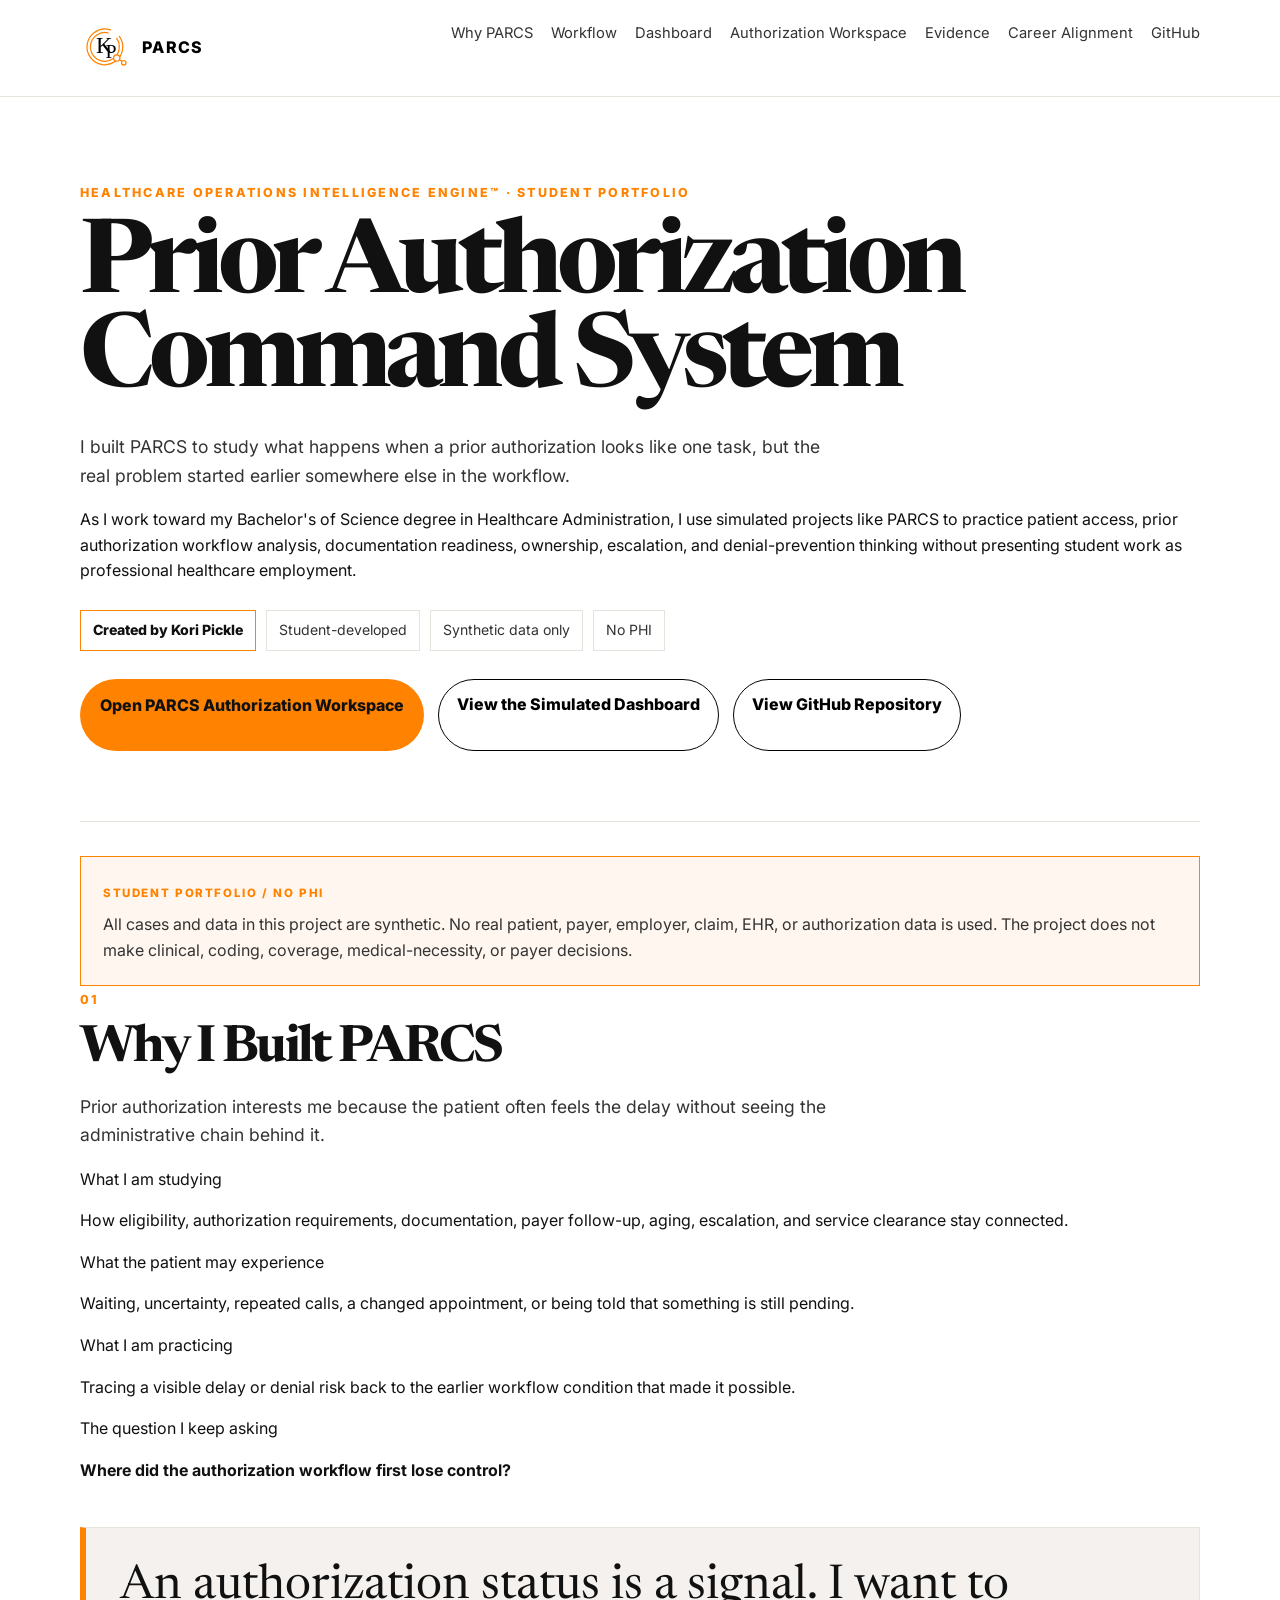
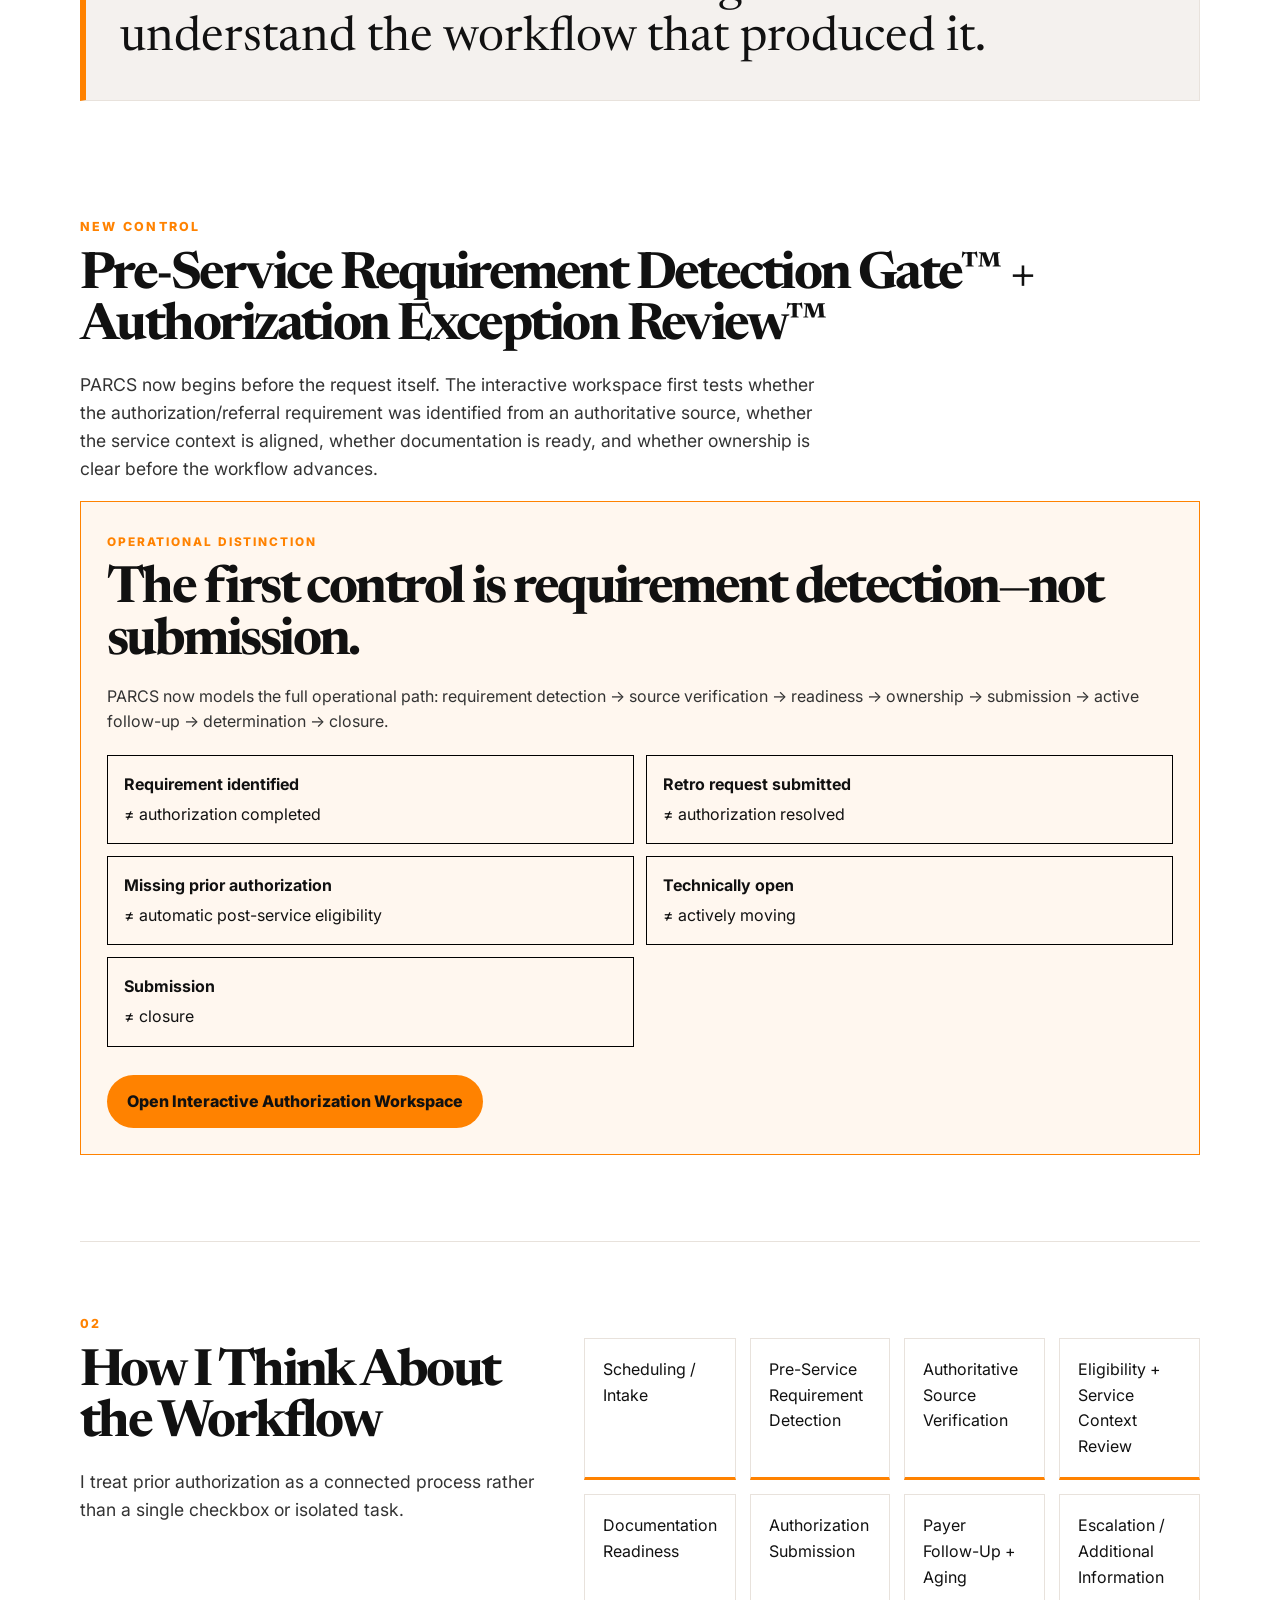
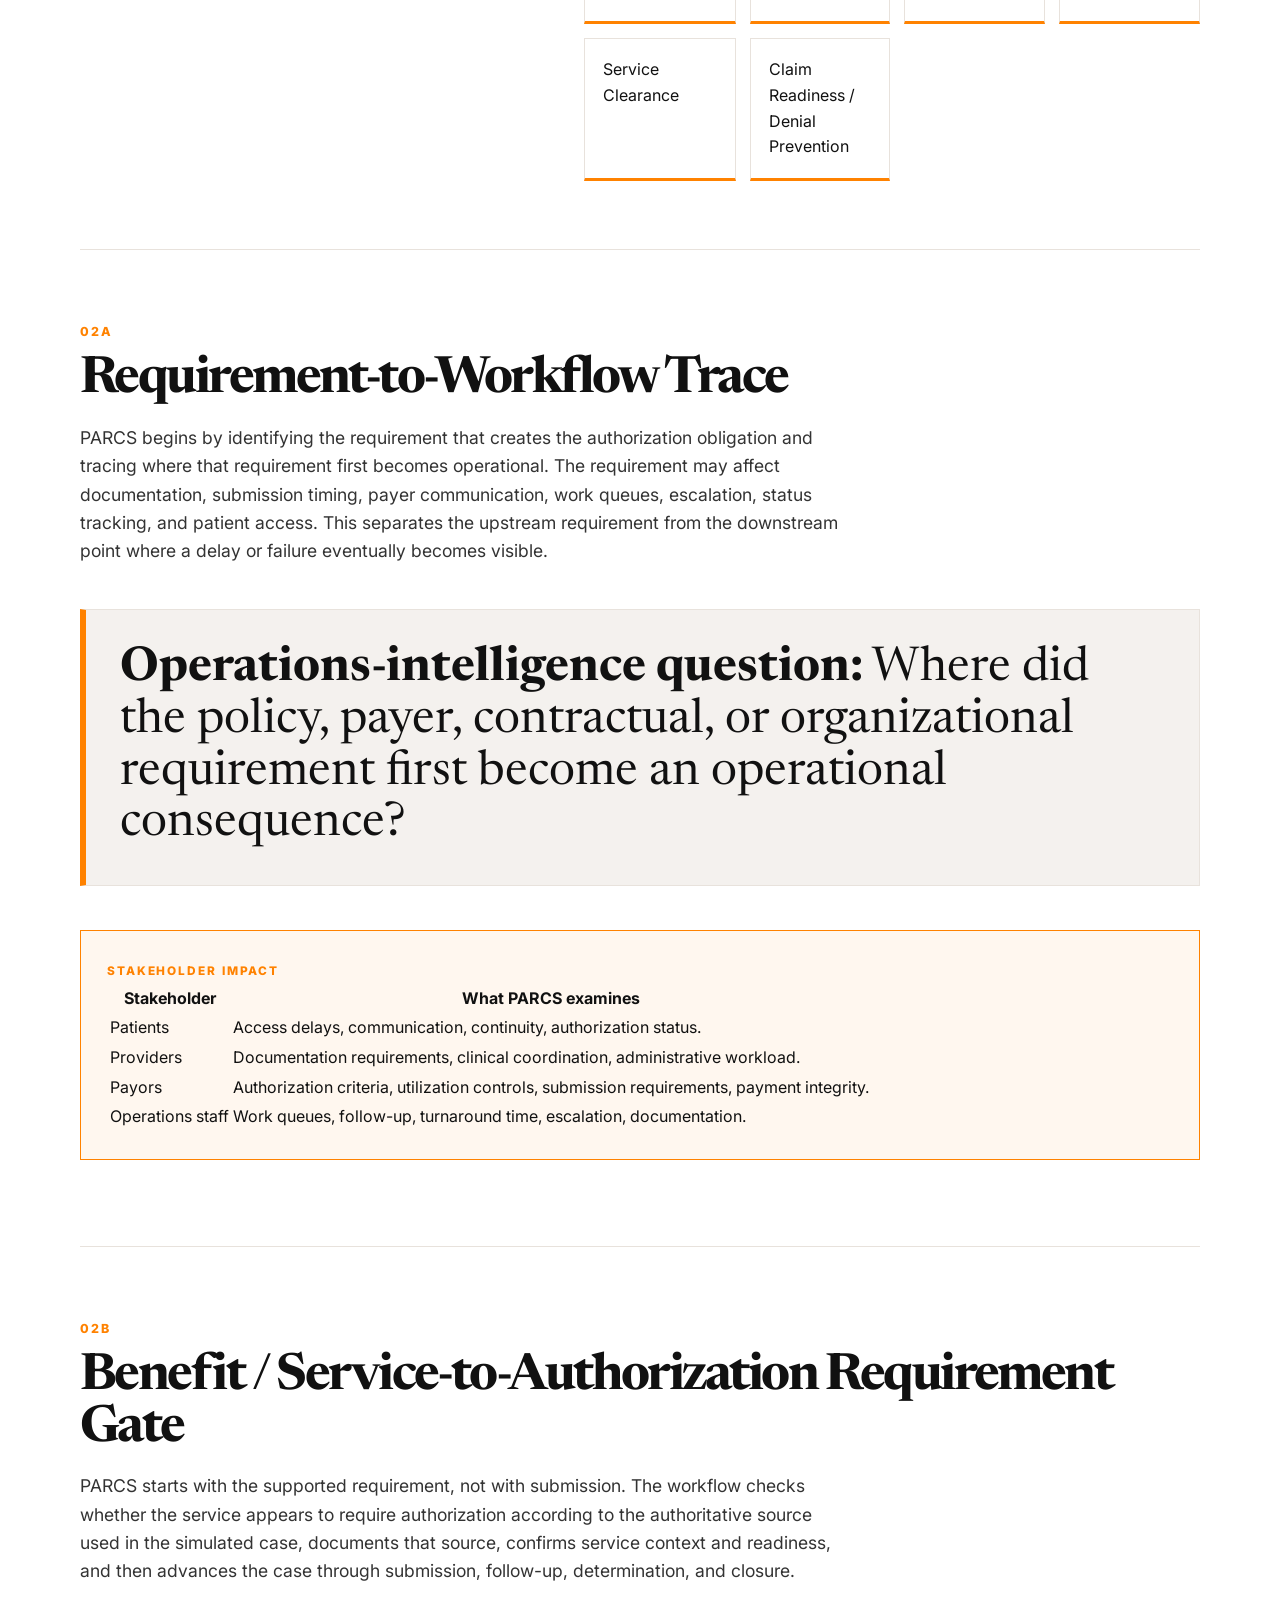
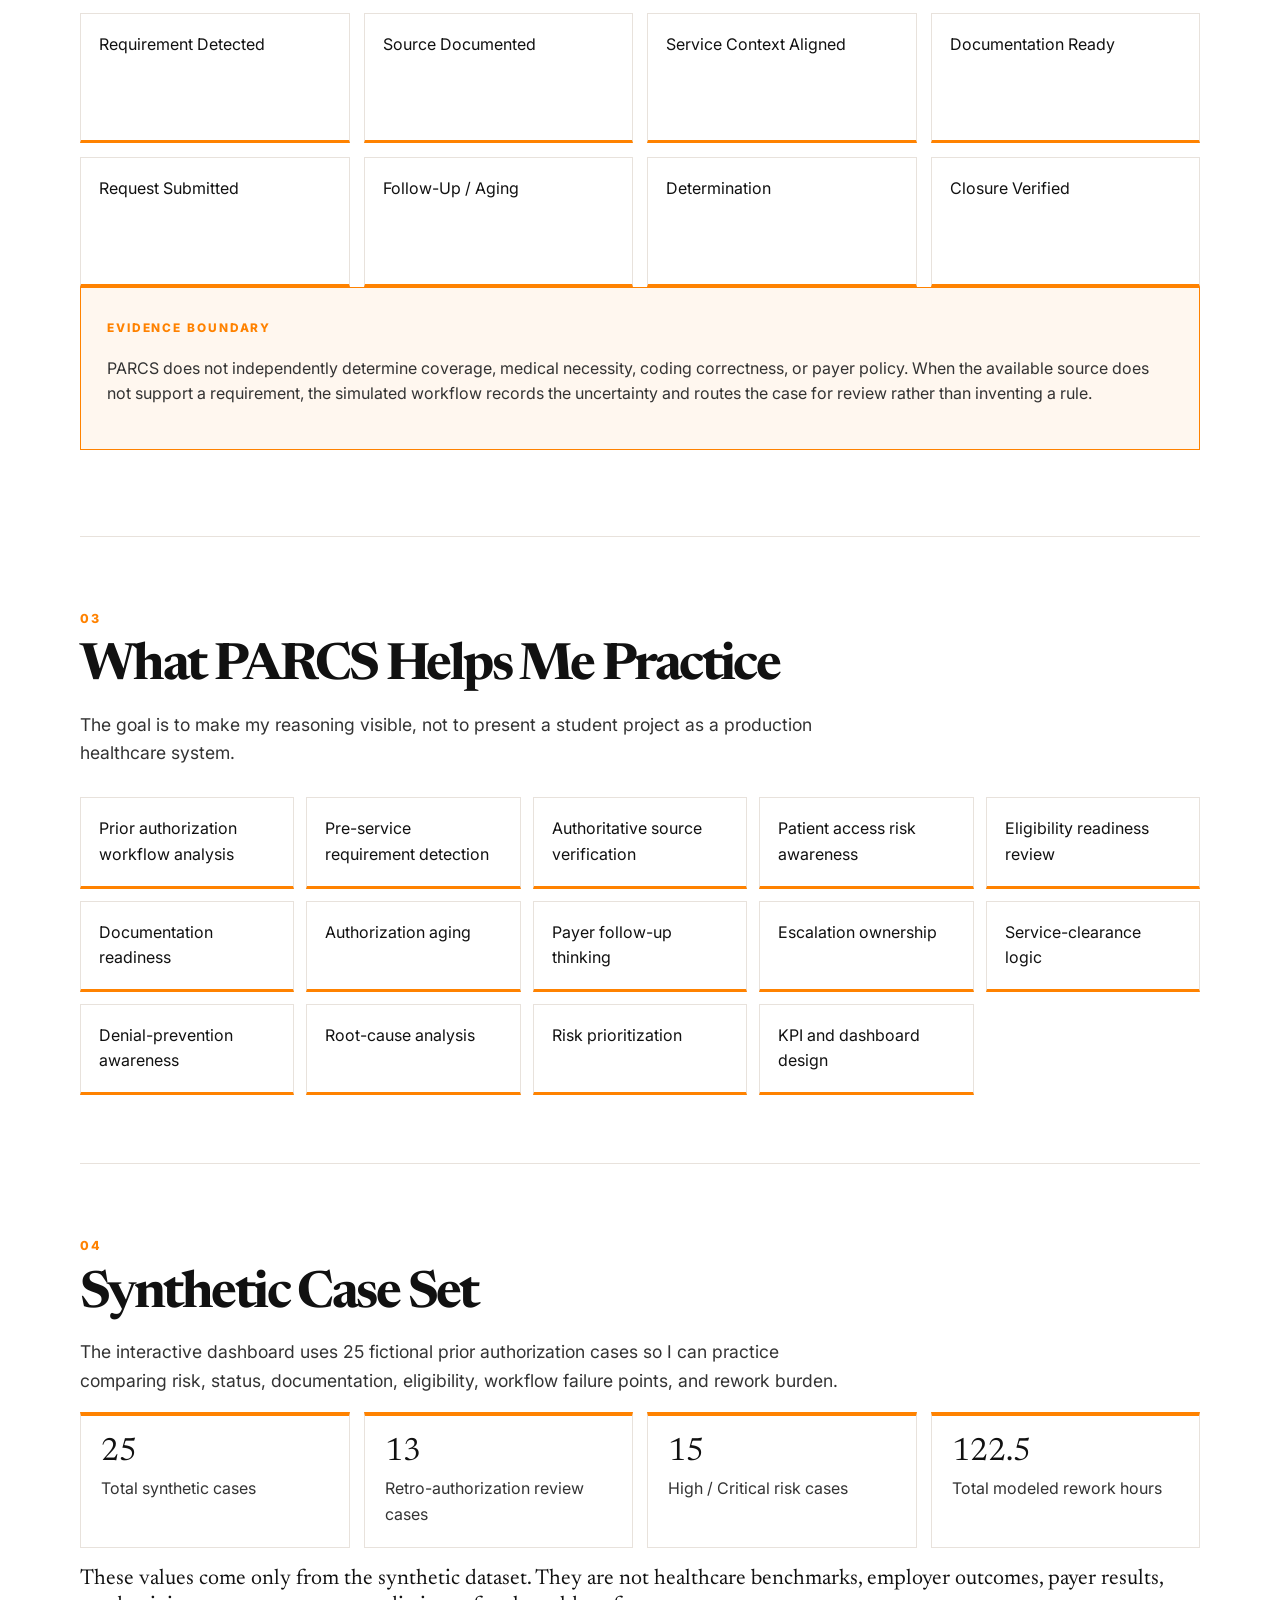
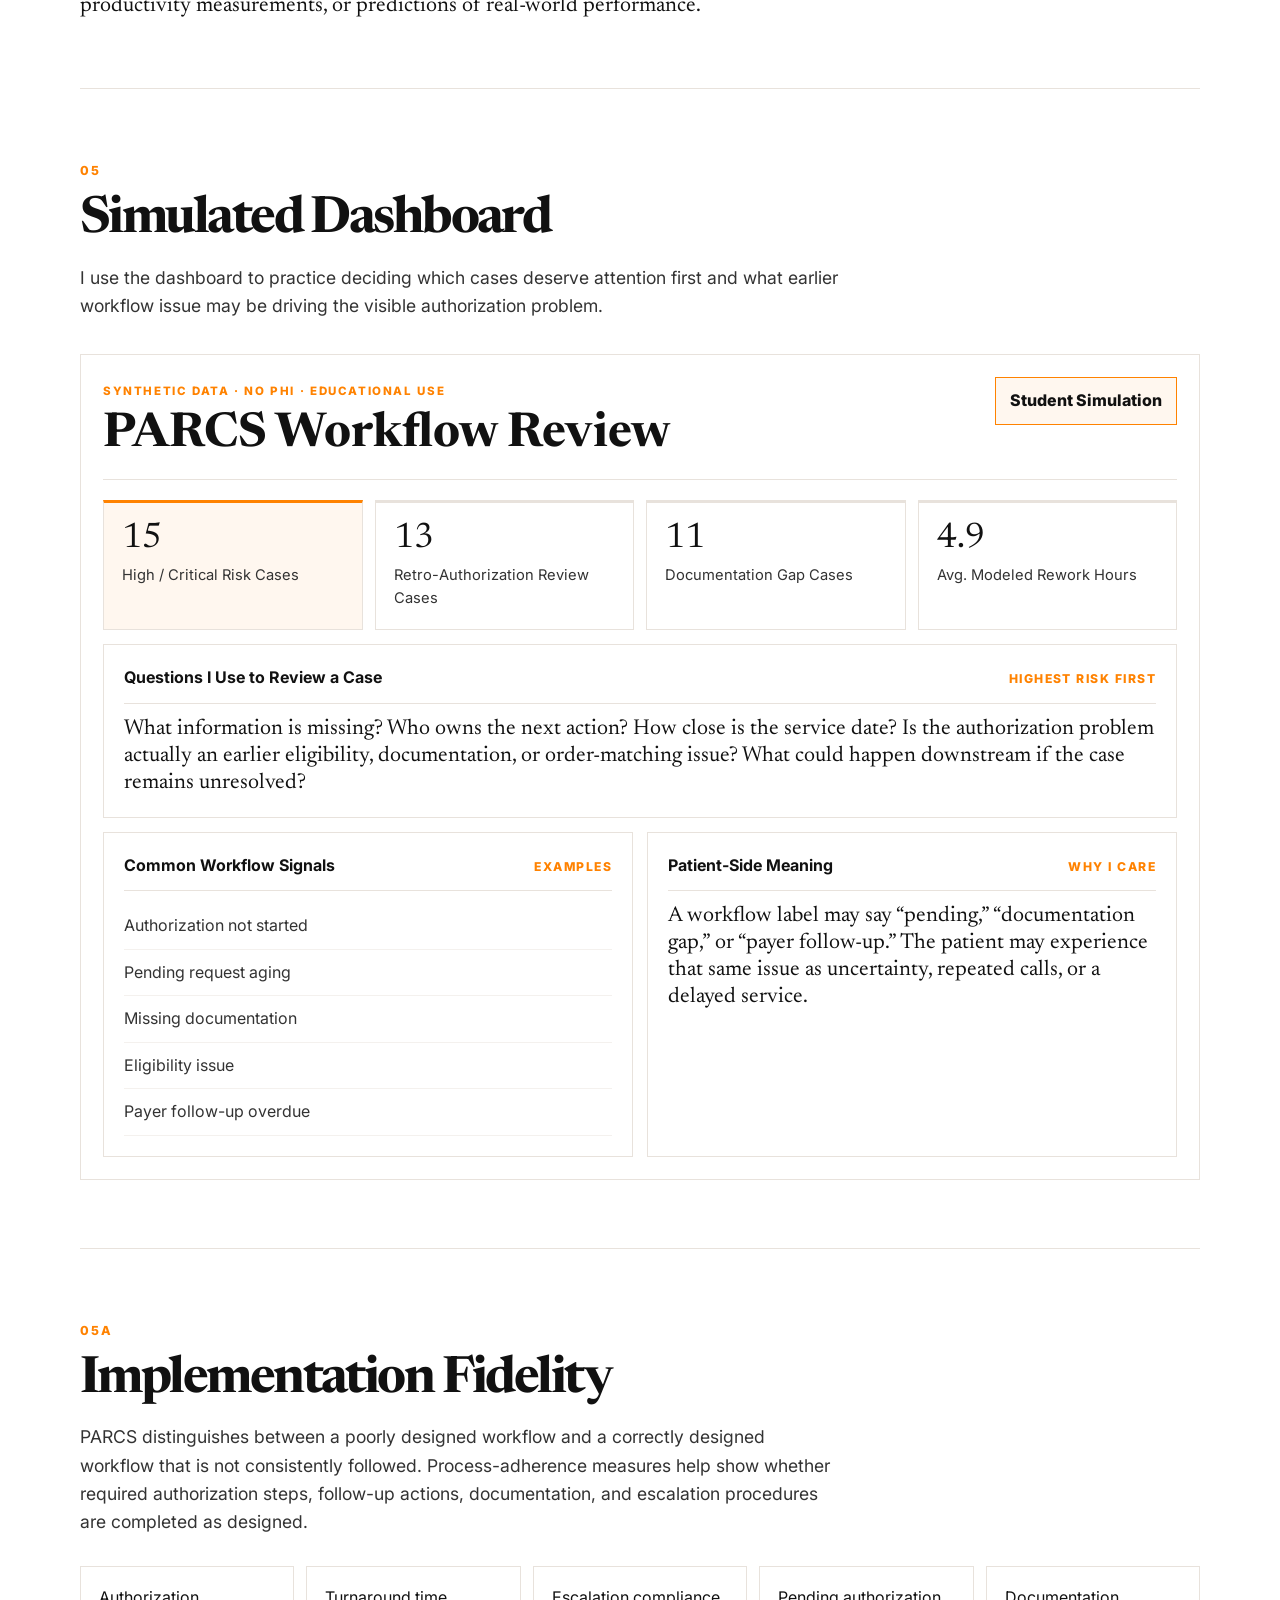
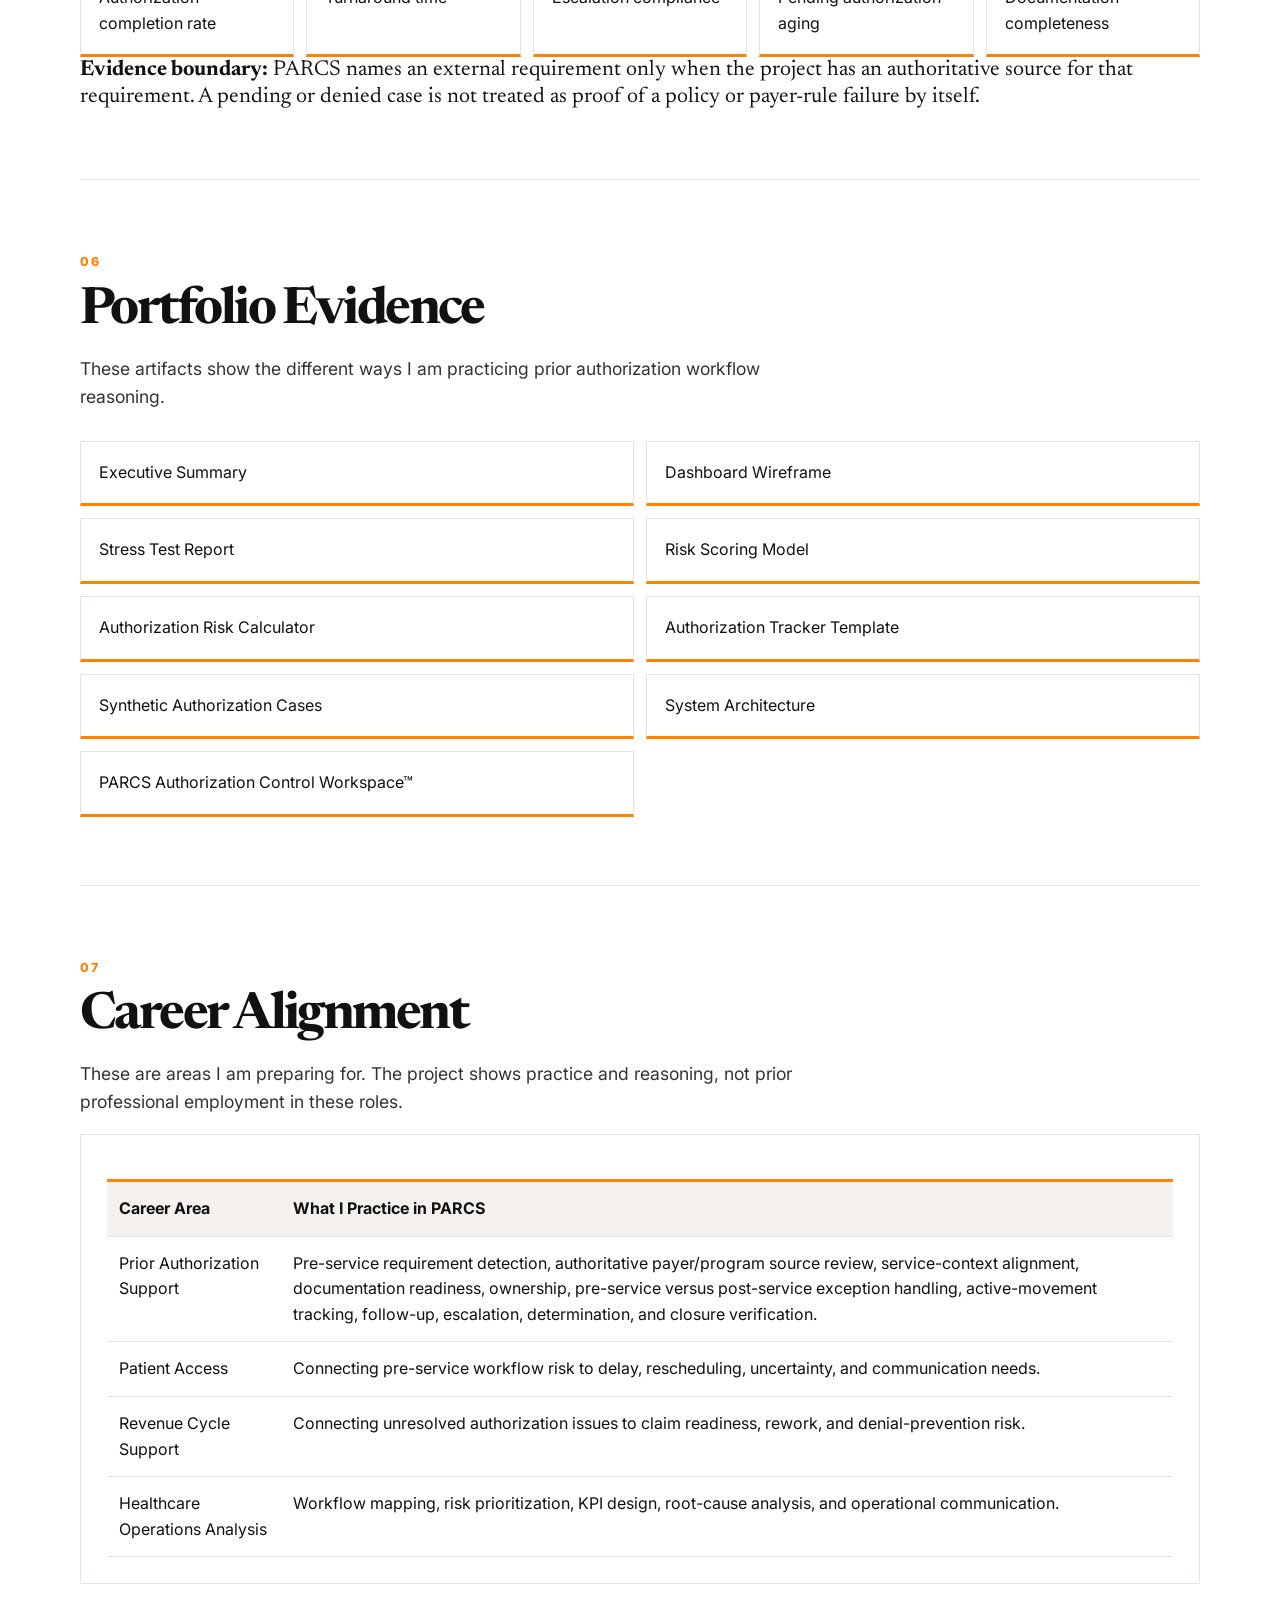
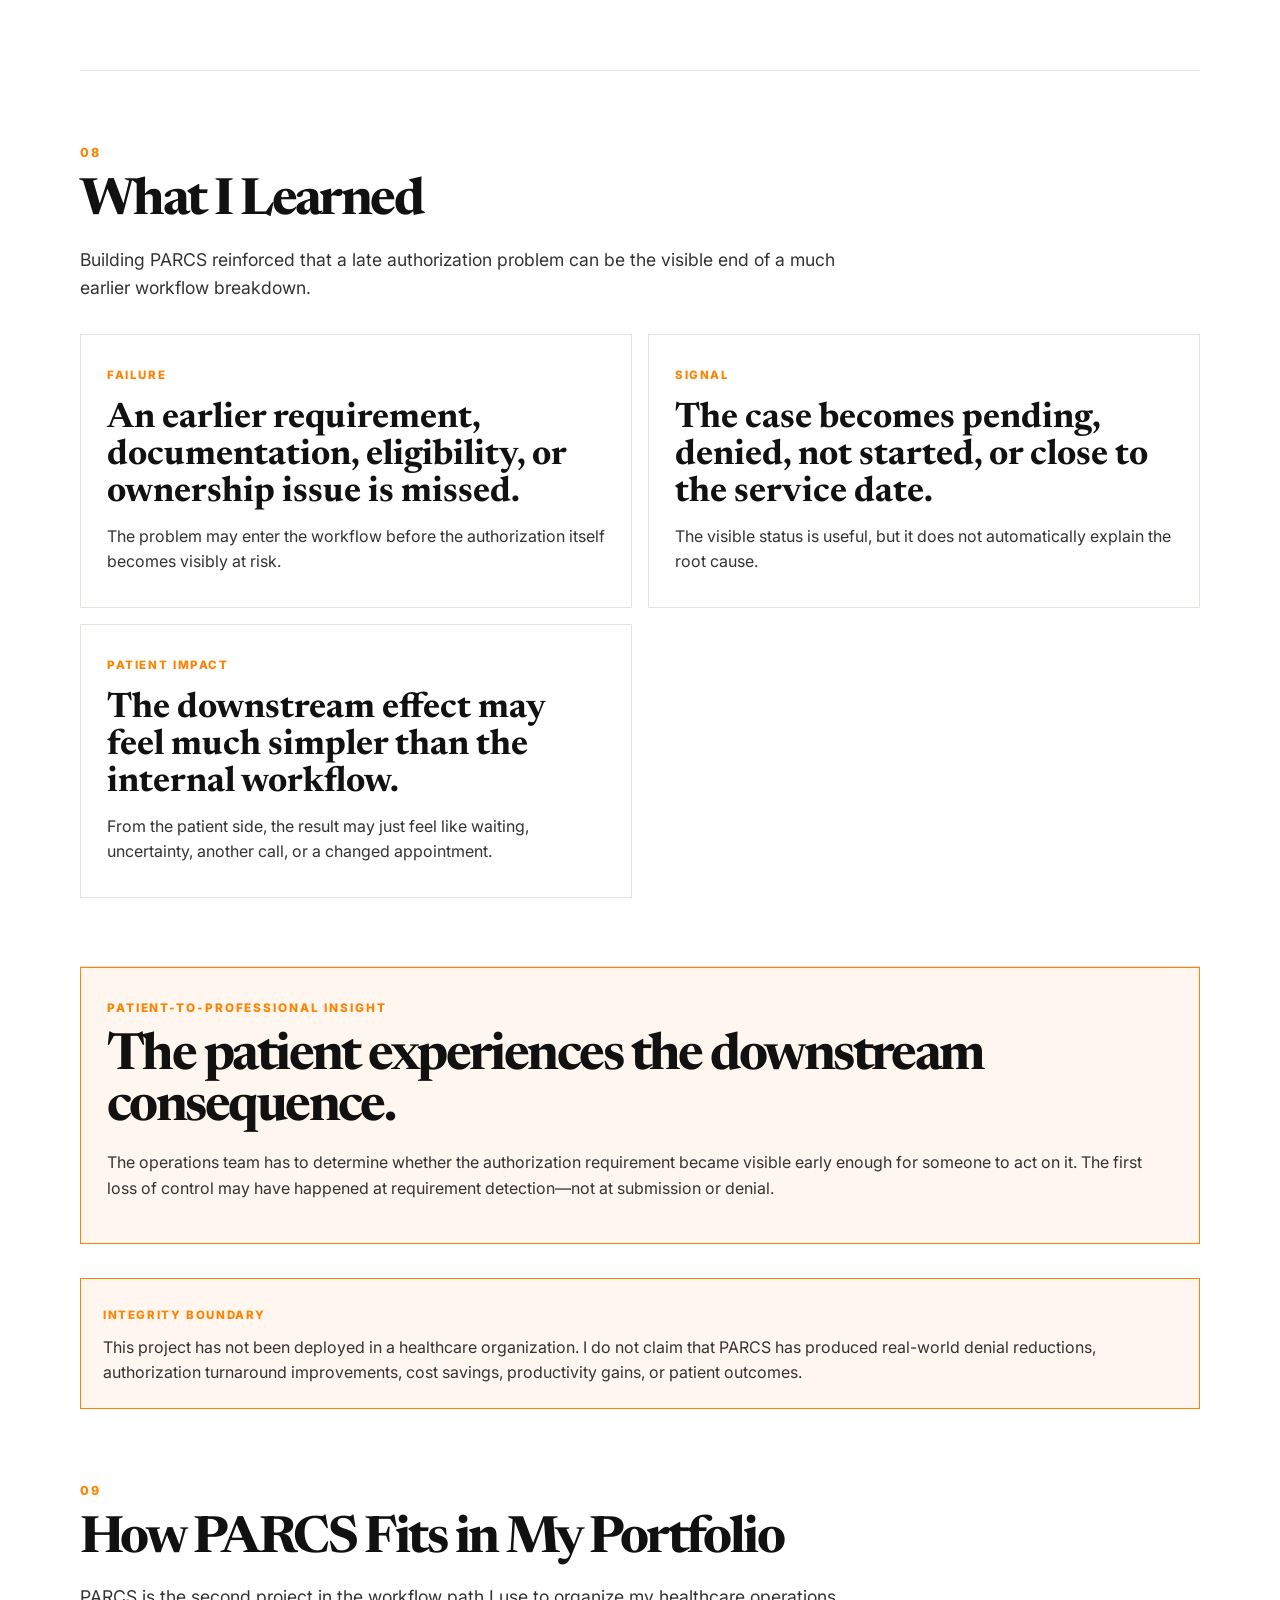
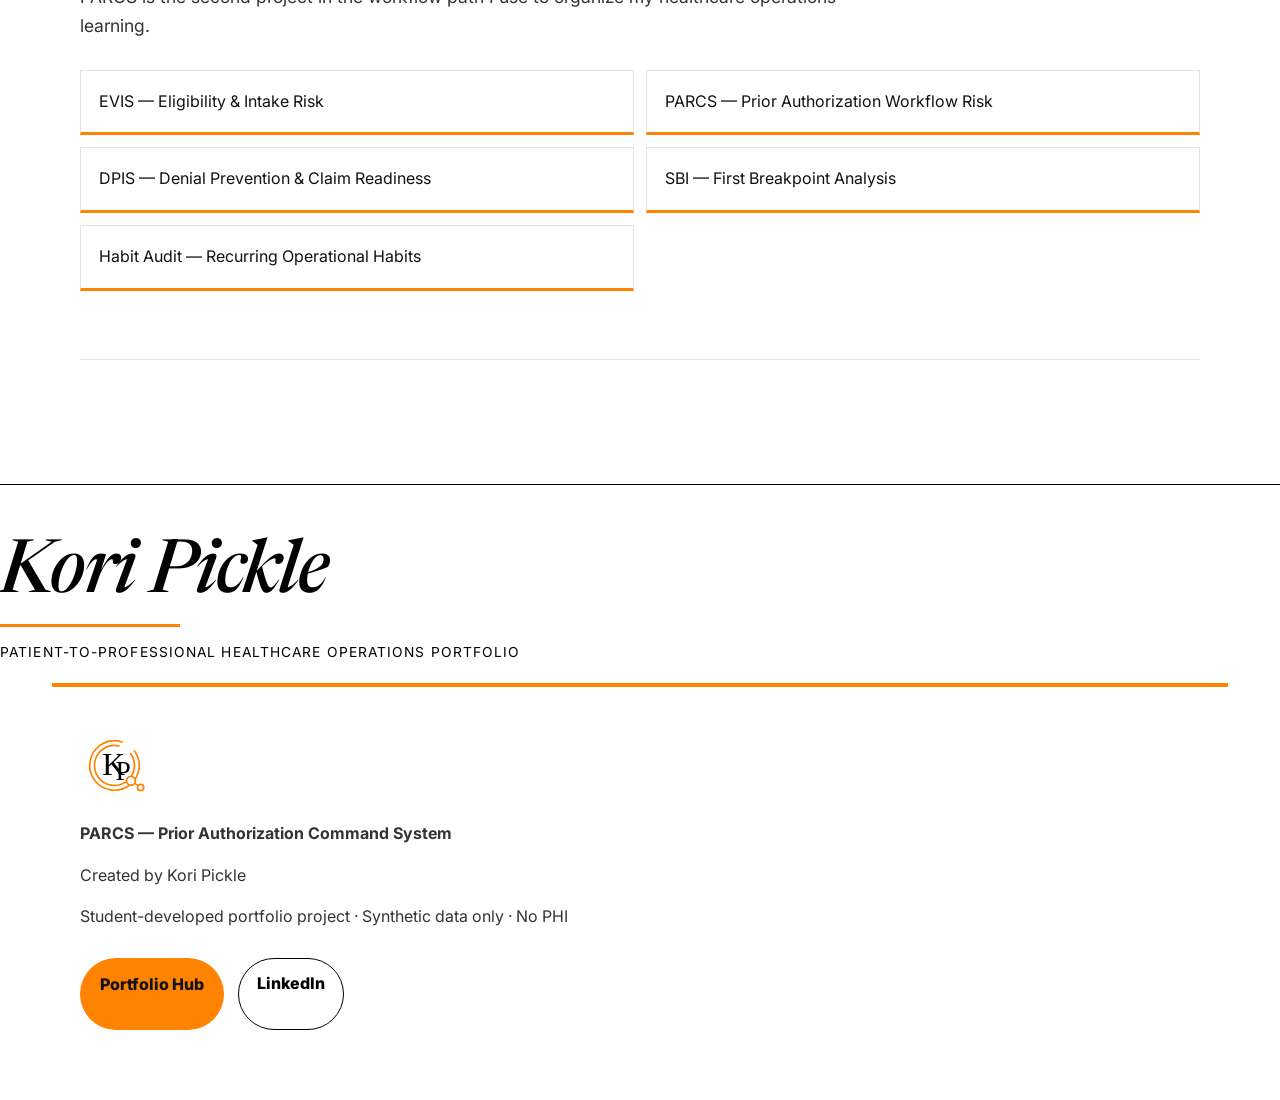
==== commit 920b3932: "Add benefit-to-authorization requirement gate" ====
--- a/index.html
+++ b/index.html
@@ -142,6 +142,28 @@
         </table>
       </div>
     </section>
+    <section class="review-section" id="benefit-service-auth-gate">
+      <div class="section-intro narrow">
+        <span class="section-number">02B</span>
+        <h2>Benefit / Service-to-Authorization Requirement Gate</h2>
+        <p>PARCS starts with the supported requirement, not with submission. The workflow checks whether the service appears to require authorization according to the authoritative source used in the simulated case, documents that source, confirms service context and readiness, and then advances the case through submission, follow-up, determination, and closure.</p>
+      </div>
+      <div class="architecture-flow">
+        <div>Requirement Detected</div>
+        <div>Source Documented</div>
+        <div>Service Context Aligned</div>
+        <div>Documentation Ready</div>
+        <div>Request Submitted</div>
+        <div>Follow-Up / Aging</div>
+        <div>Determination</div>
+        <div>Closure Verified</div>
+      </div>
+      <div class="content-card accent-card">
+        <span class="mini-label">Evidence boundary</span>
+        <p>PARCS does not independently determine coverage, medical necessity, coding correctness, or payer policy. When the available source does not support a requirement, the simulated workflow records the uncertainty and routes the case for review rather than inventing a rule.</p>
+      </div>
+    </section>
+
     <section id="proof" class="proof-section">
       <div class="section-intro narrow">
         <span class="section-number">03</span>
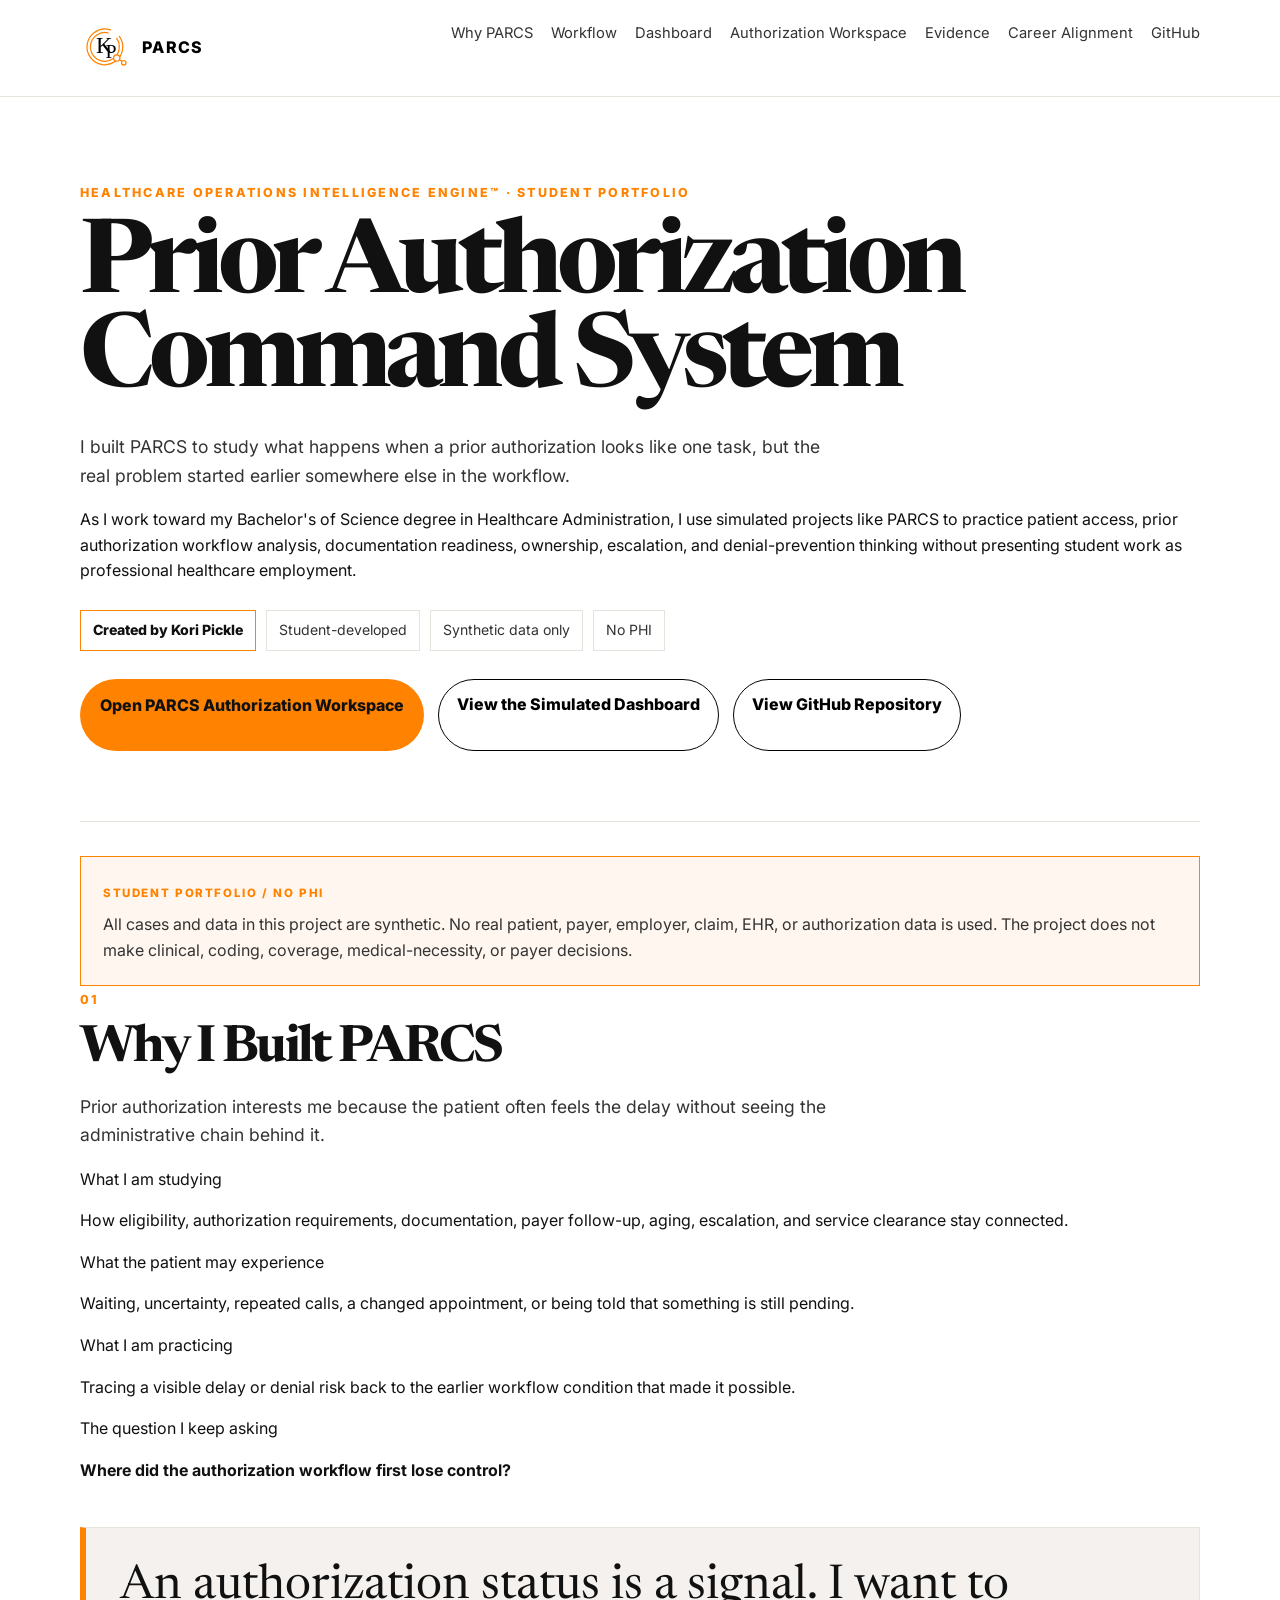
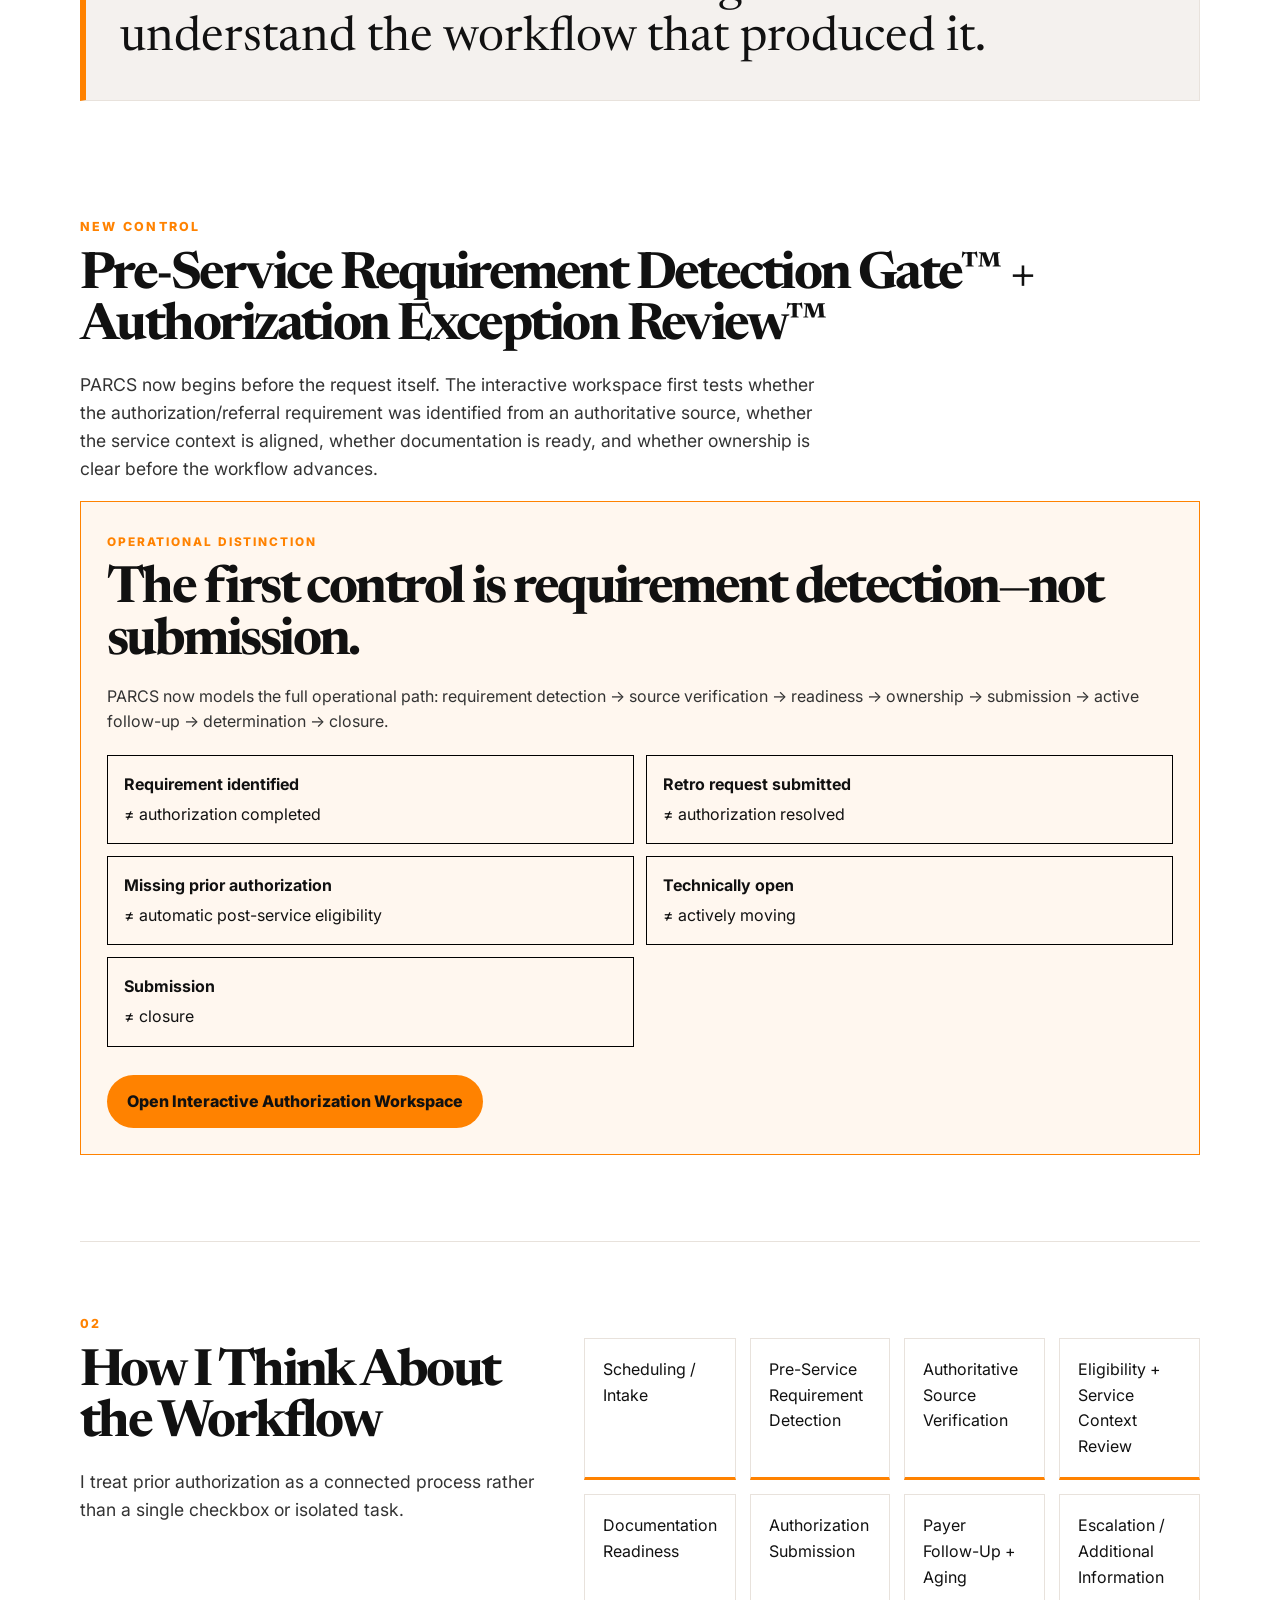
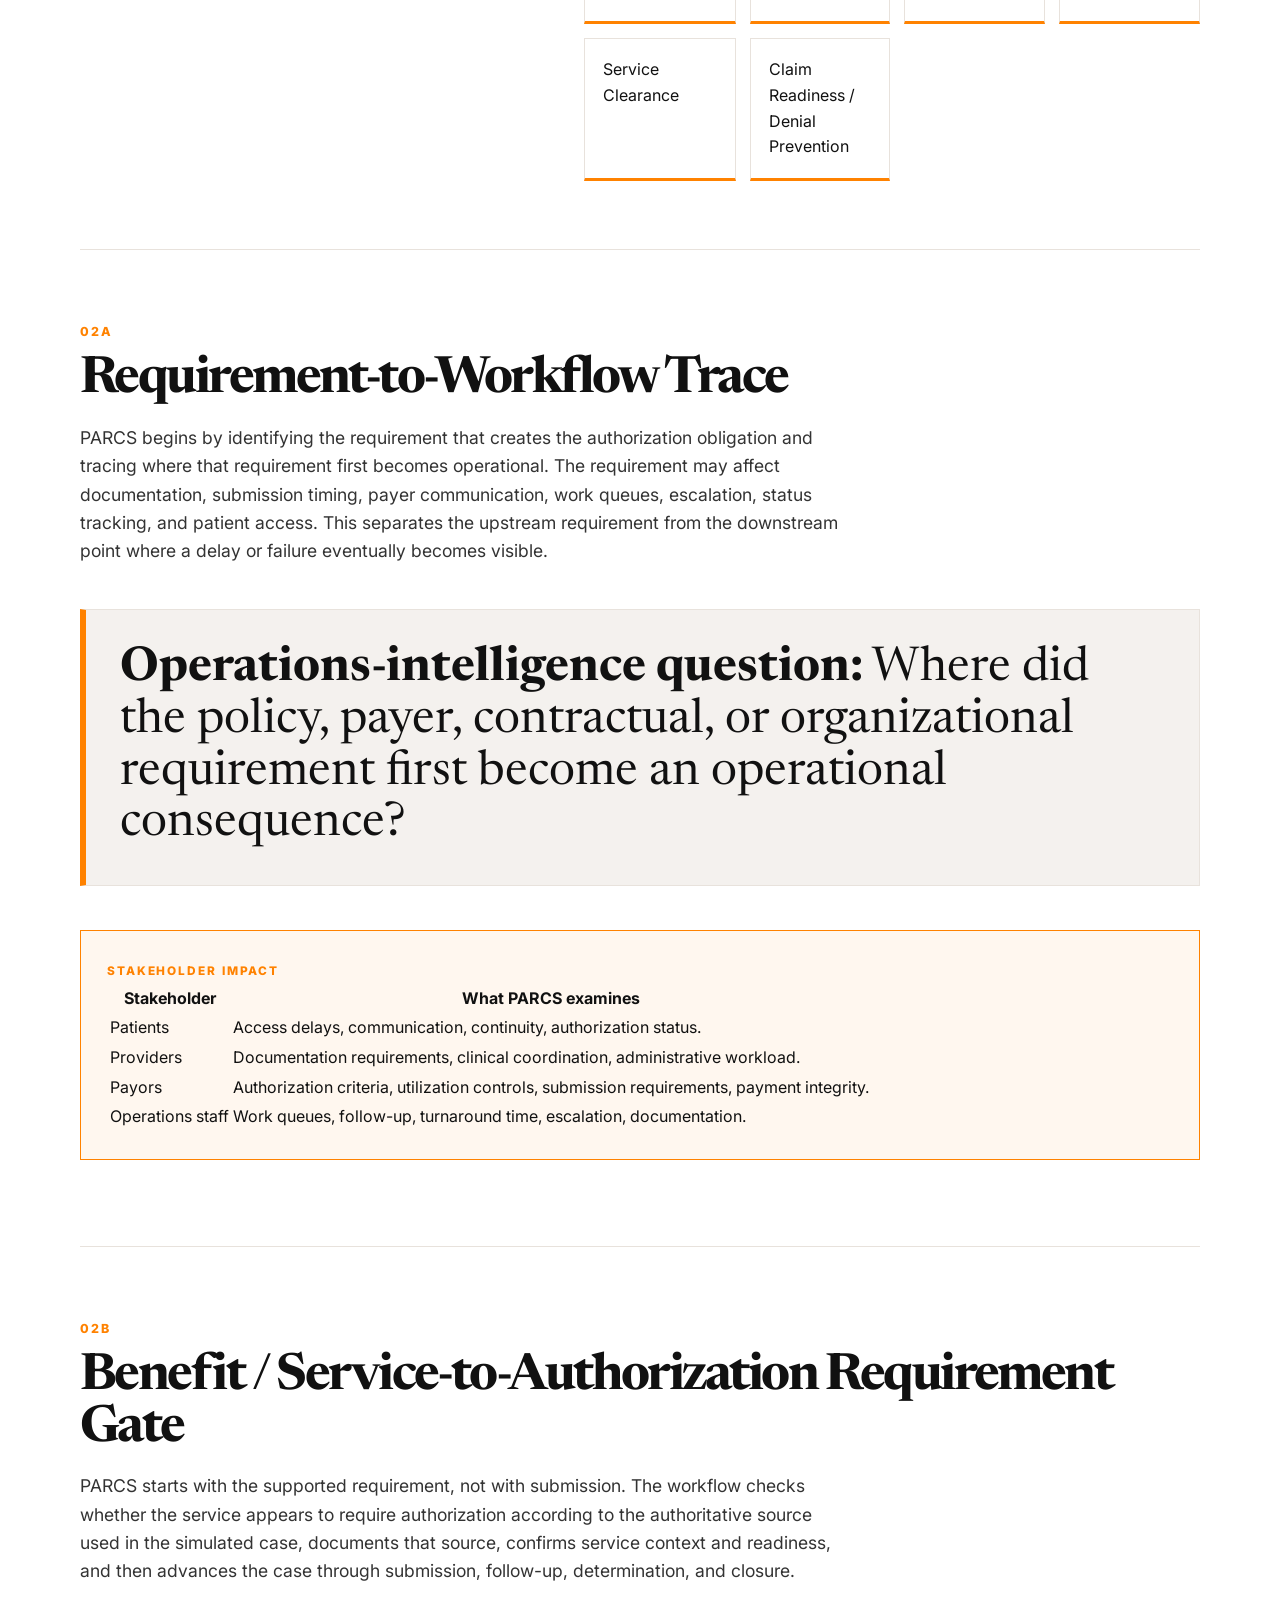
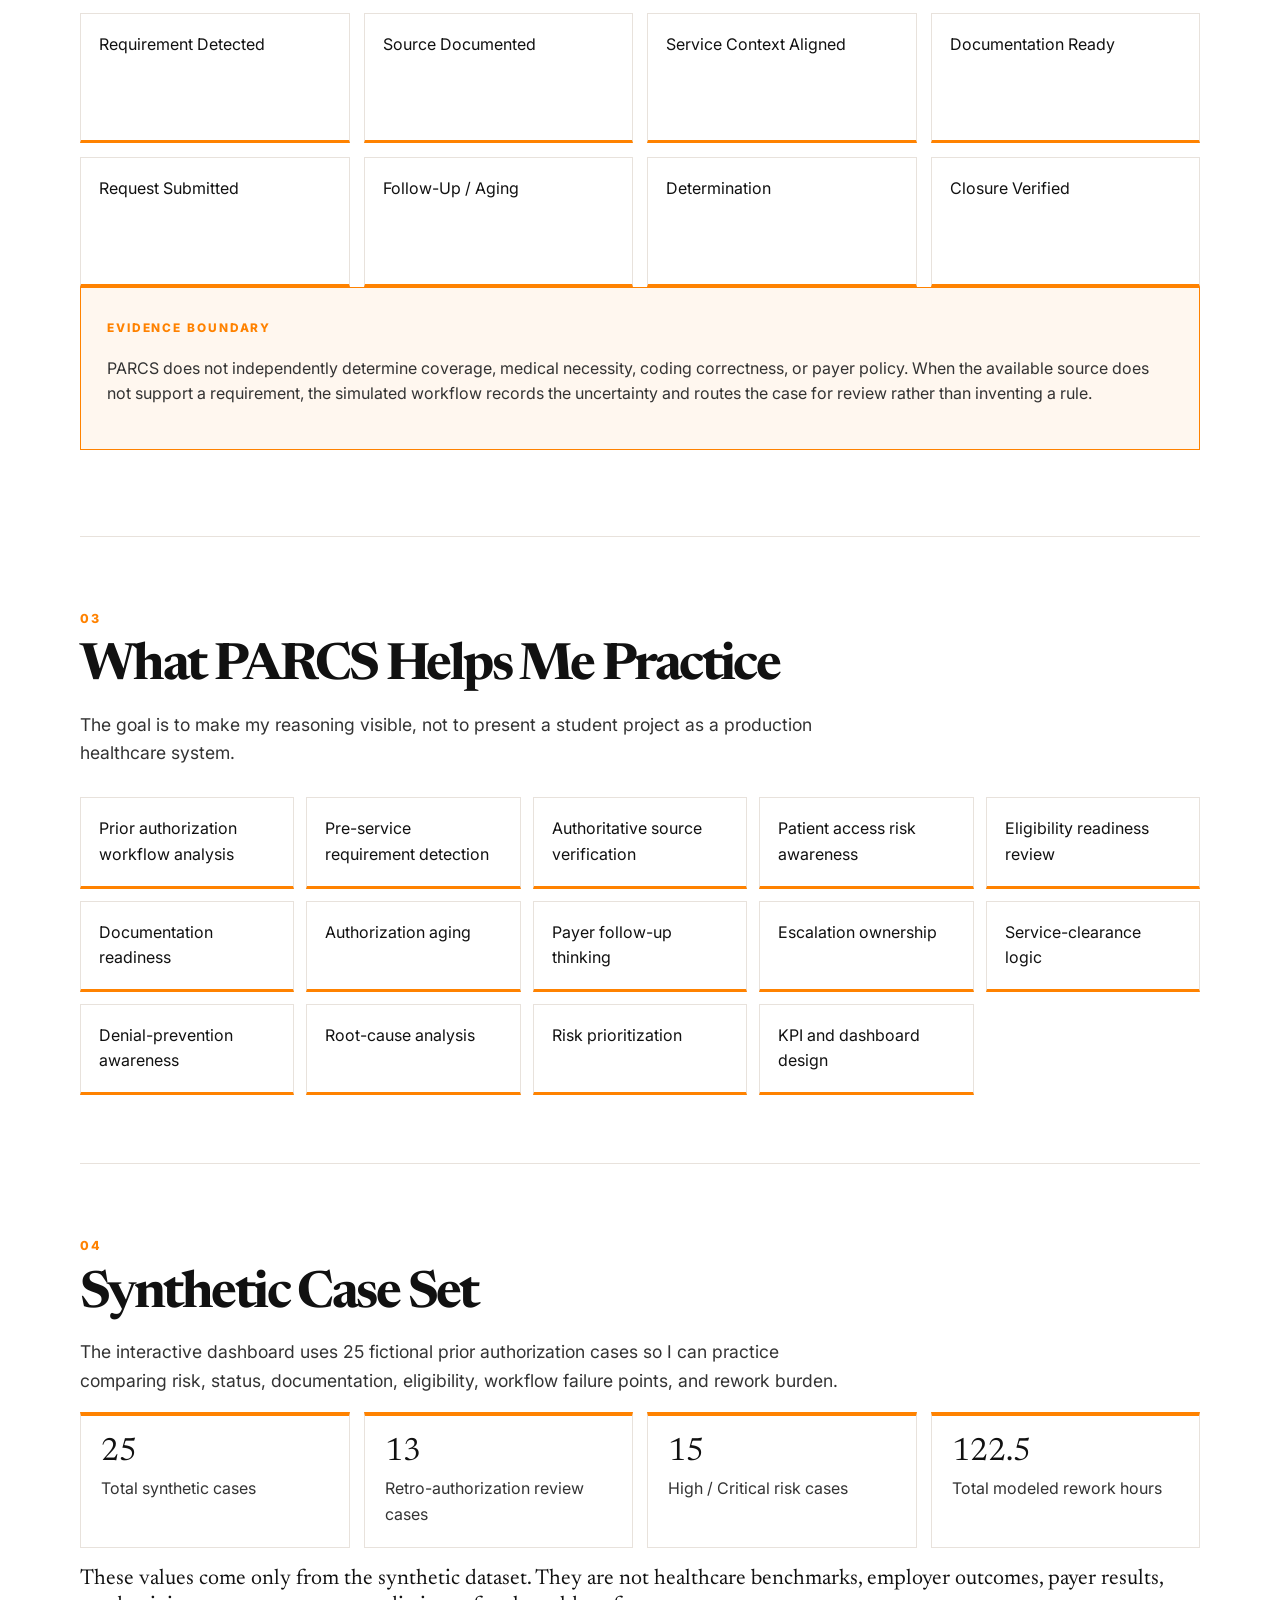
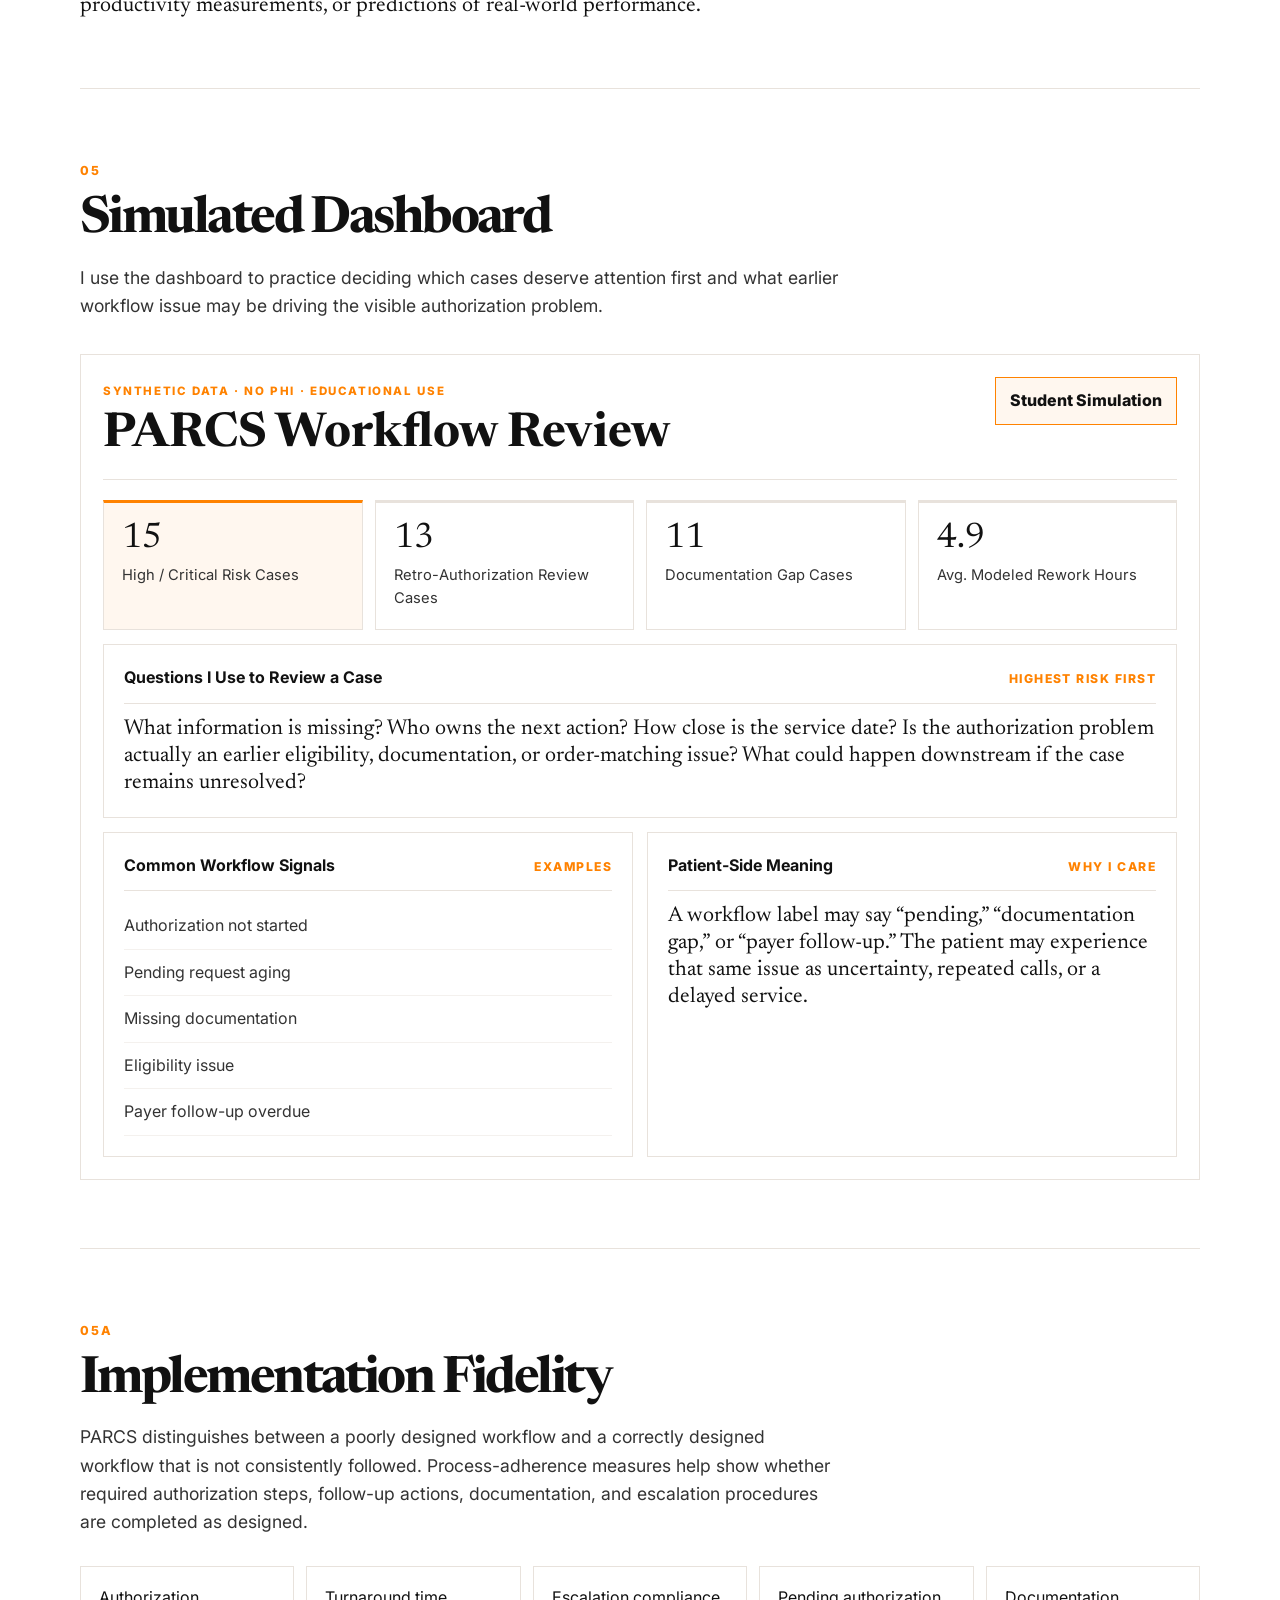
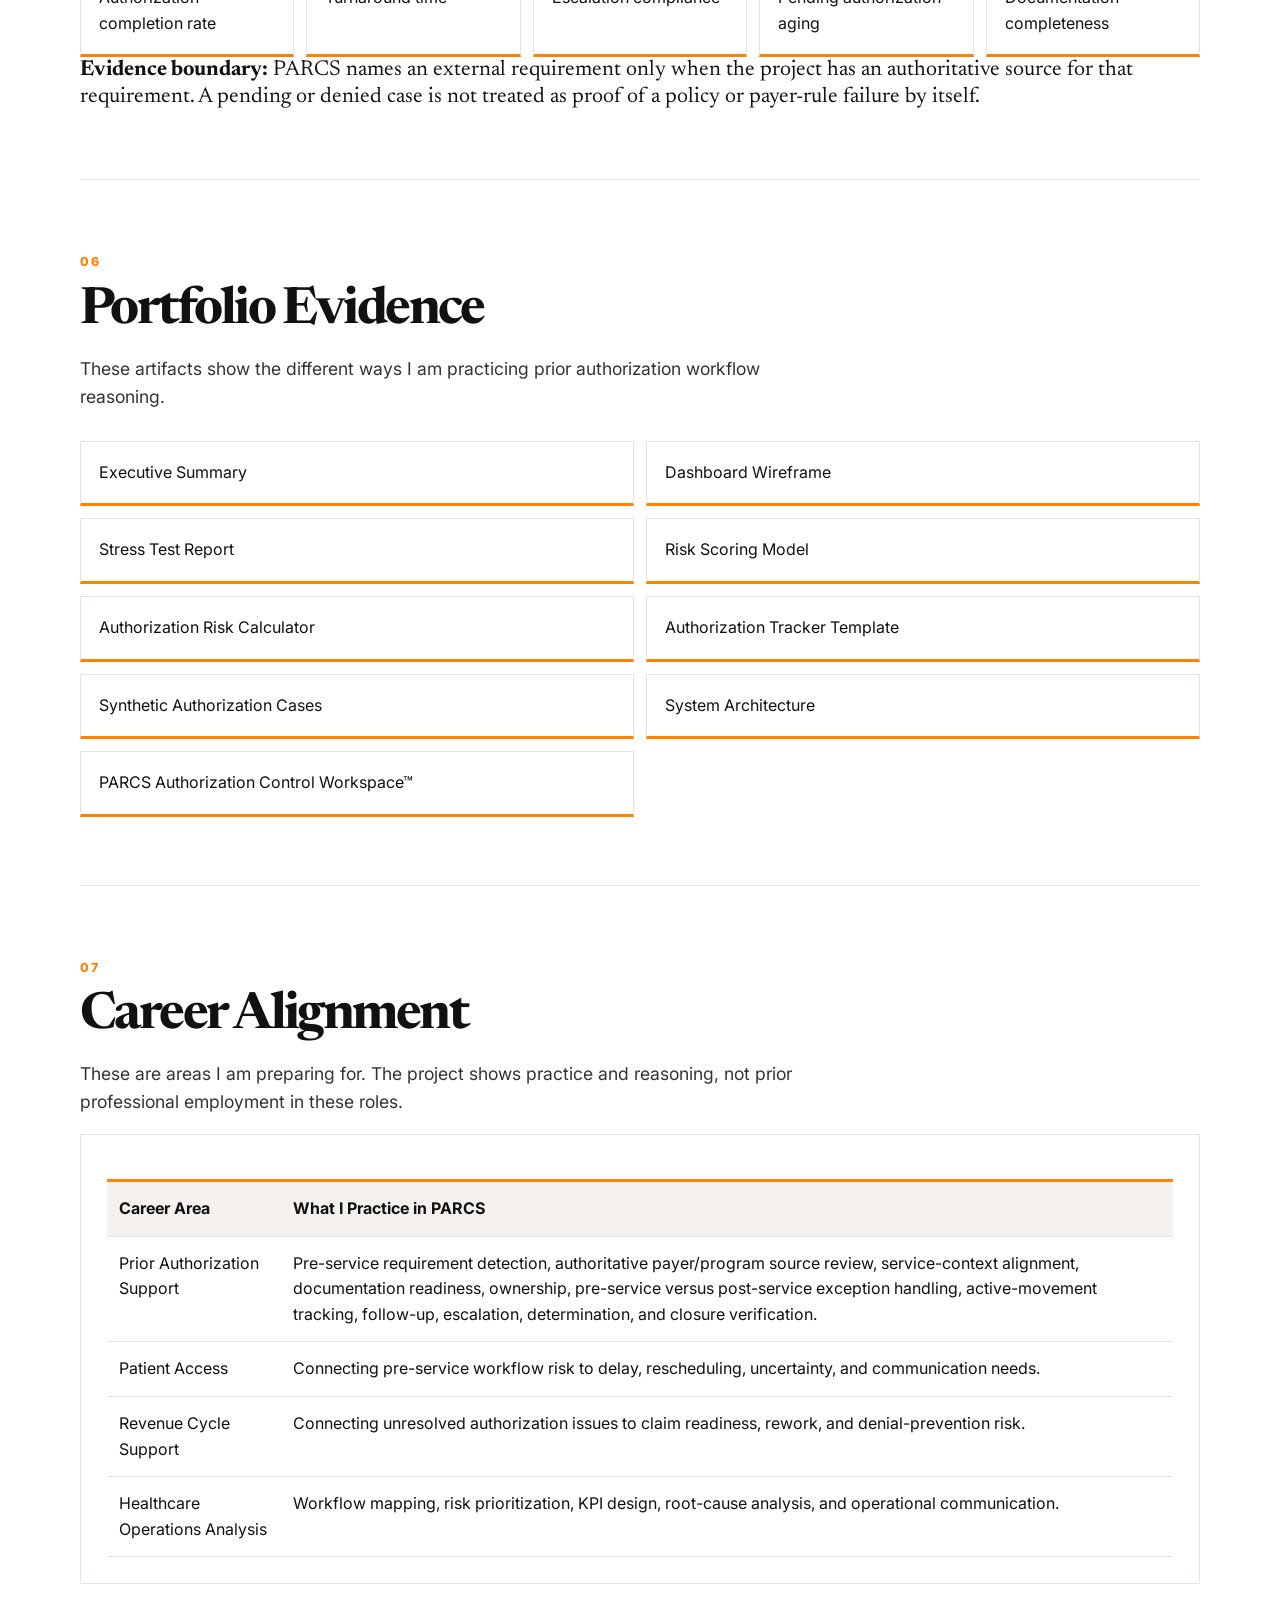
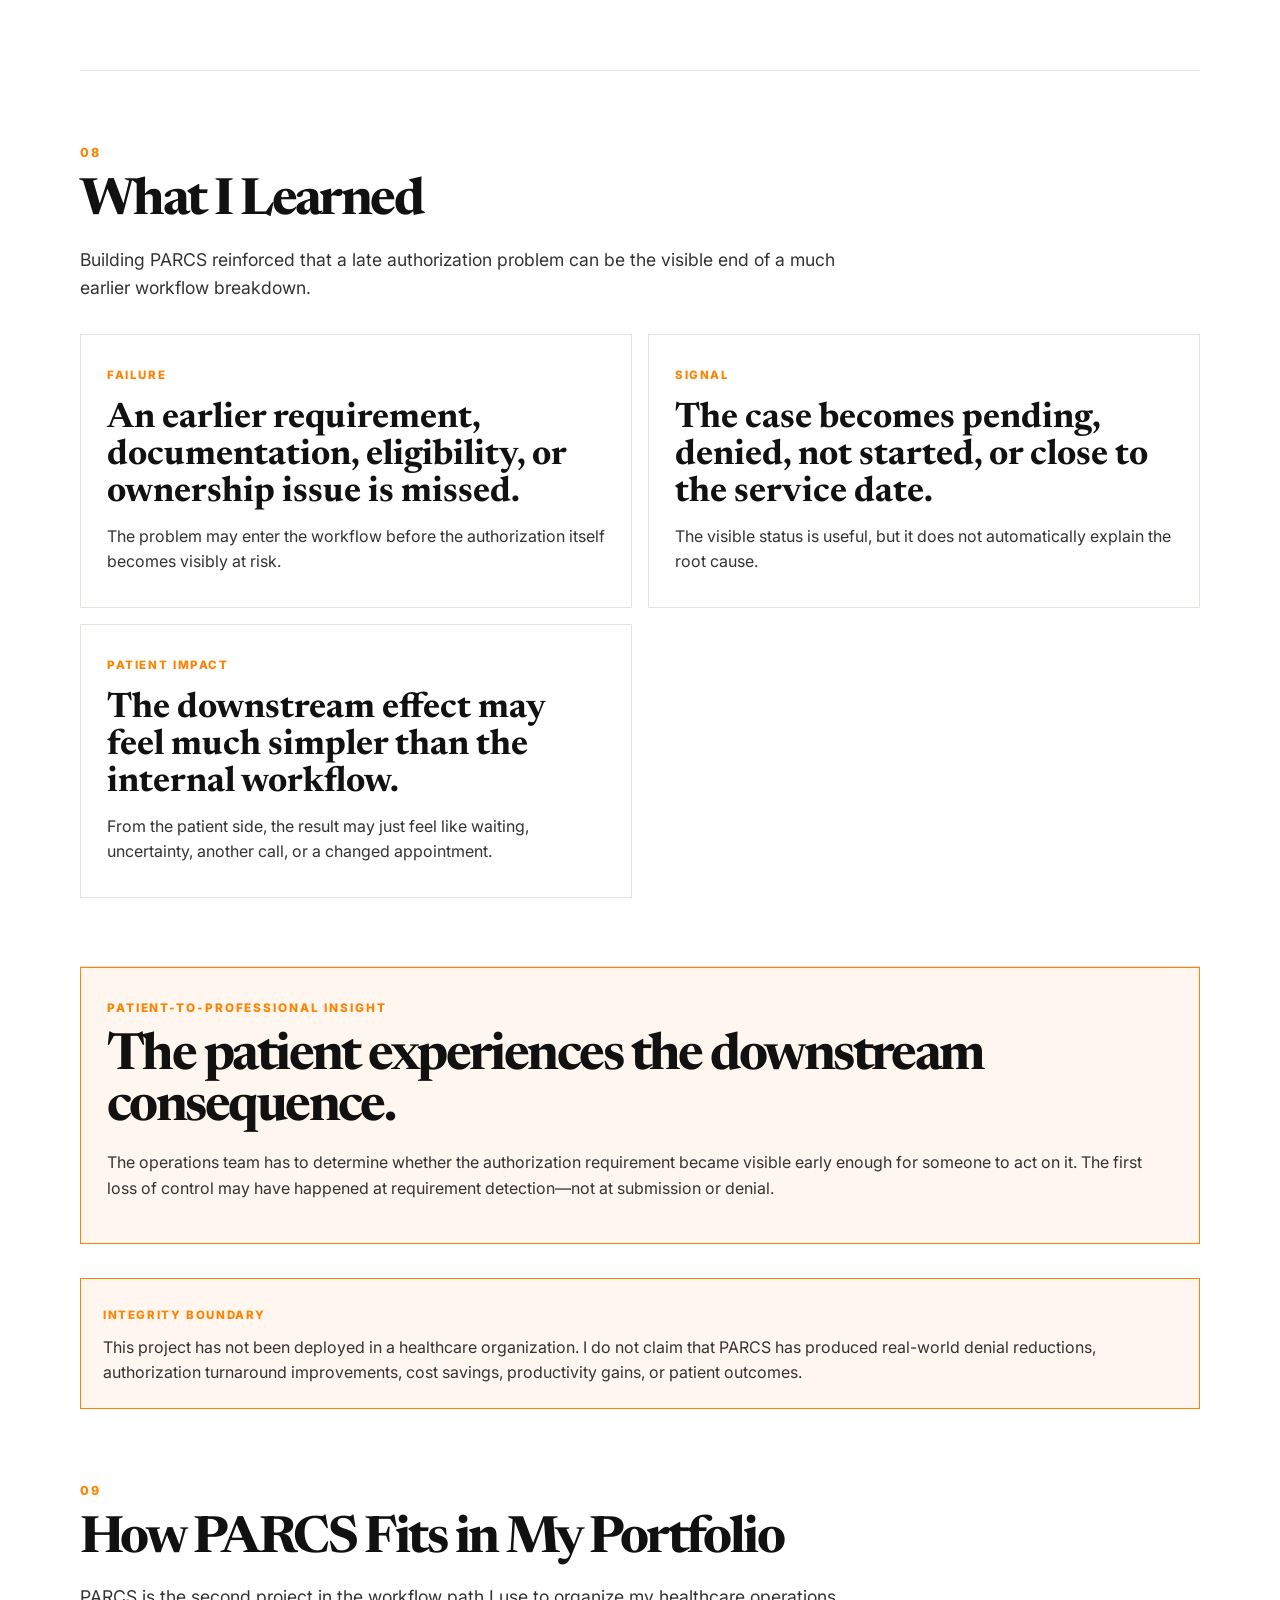
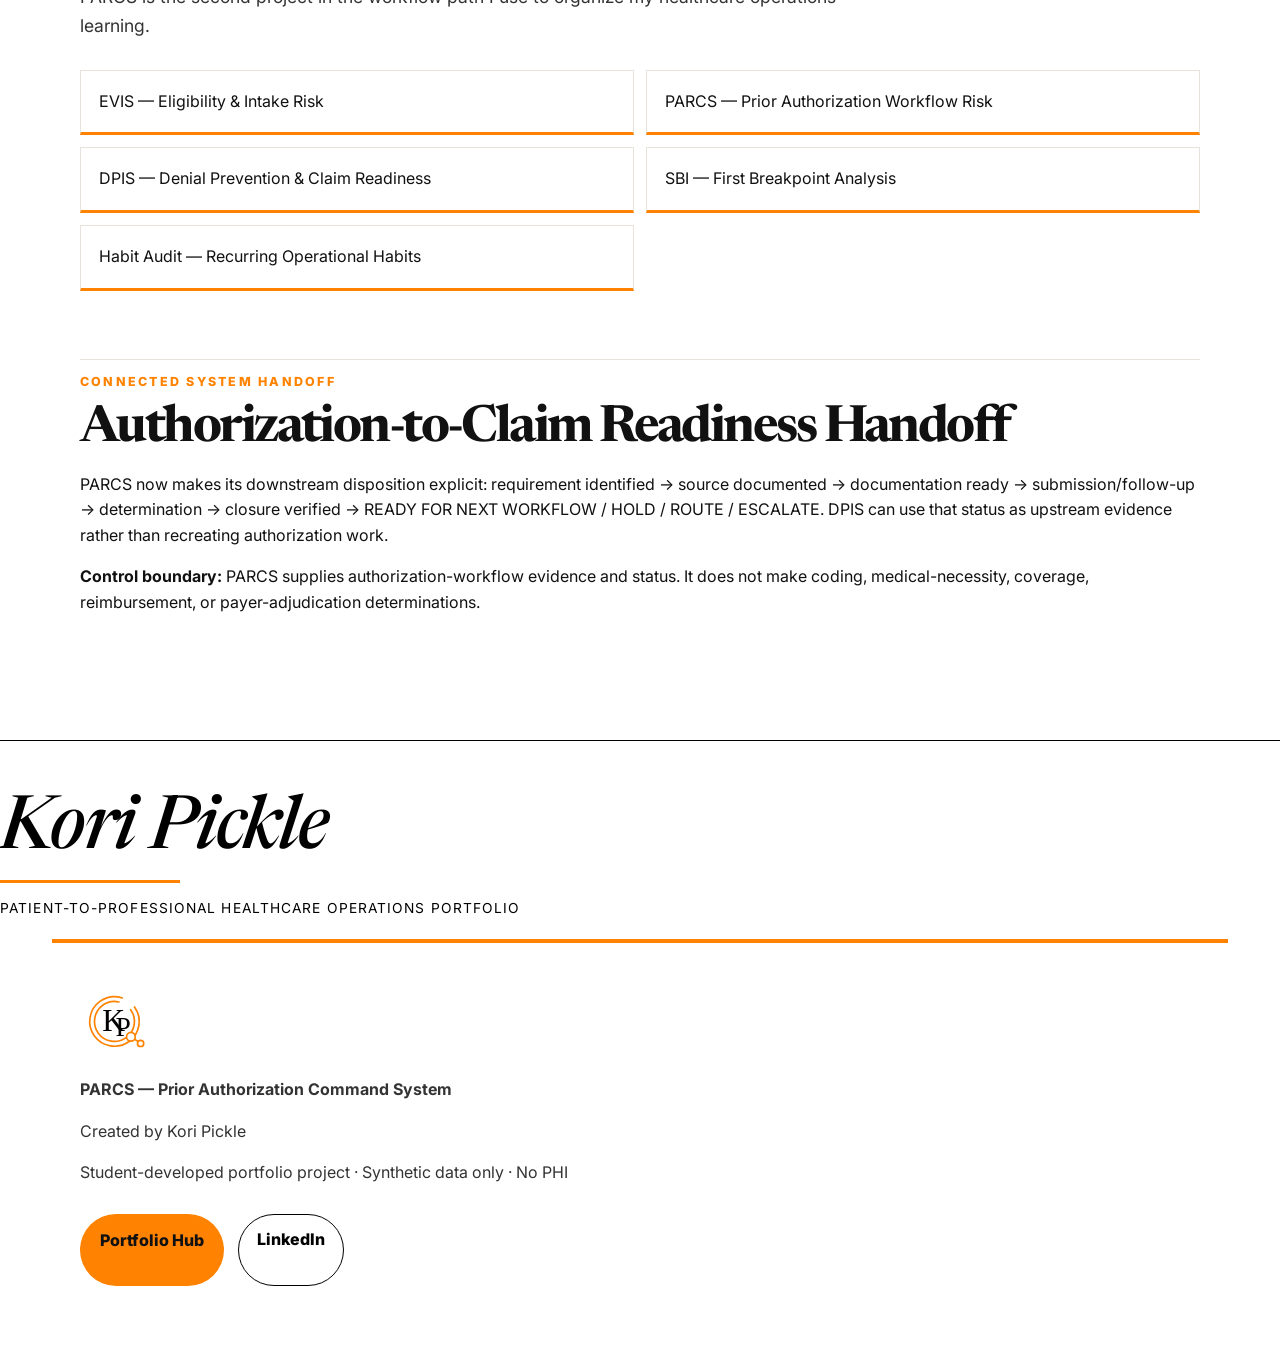
==== commit 936bac10: "Add connected workflow handoff control" ====
--- a/index.html
+++ b/index.html
@@ -317,7 +317,14 @@
         <a href="https://github.com/koripickle1101-TN/healthcare-operations-habit-audit" target="_blank" rel="noreferrer">Habit Audit — Recurring Operational Habits</a>
       </div>
     </section>
-  </main>
+    <section class="shell-card">
+    <p class="eyebrow">Connected System Handoff</p>
+    <h2>Authorization-to-Claim Readiness Handoff</h2>
+    <p>PARCS now makes its downstream disposition explicit: requirement identified → source documented → documentation ready → submission/follow-up → determination → closure verified → READY FOR NEXT WORKFLOW / HOLD / ROUTE / ESCALATE. DPIS can use that status as upstream evidence rather than recreating authorization work.</p>
+    <div class="insight-banner"><strong>Control boundary:</strong> PARCS supplies authorization-workflow evidence and status. It does not make coding, medical-necessity, coverage, reimbursement, or payer-adjudication determinations.</div>
+  </section>
+
+</main>
 
   <section class="signature-lockup" aria-label="Kori Pickle signature">
     <div class="signature-name">Kori Pickle</div>
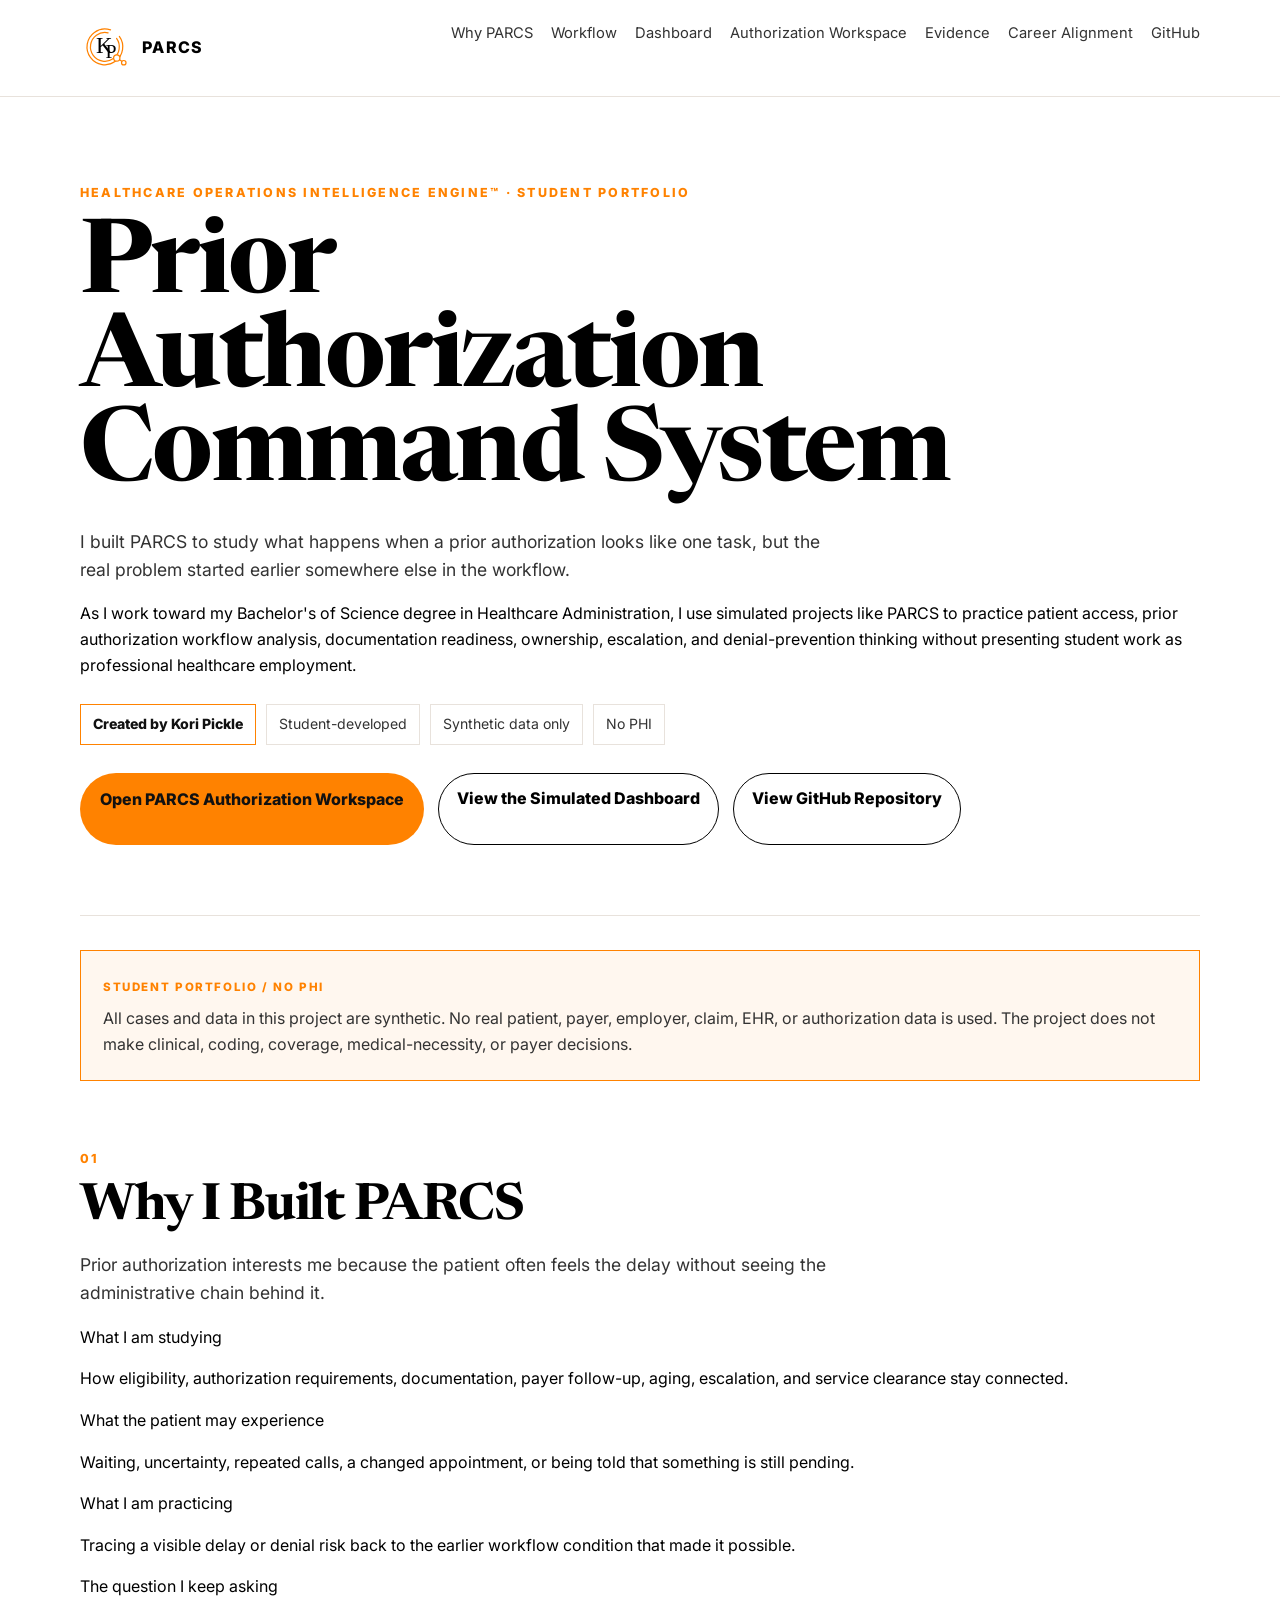
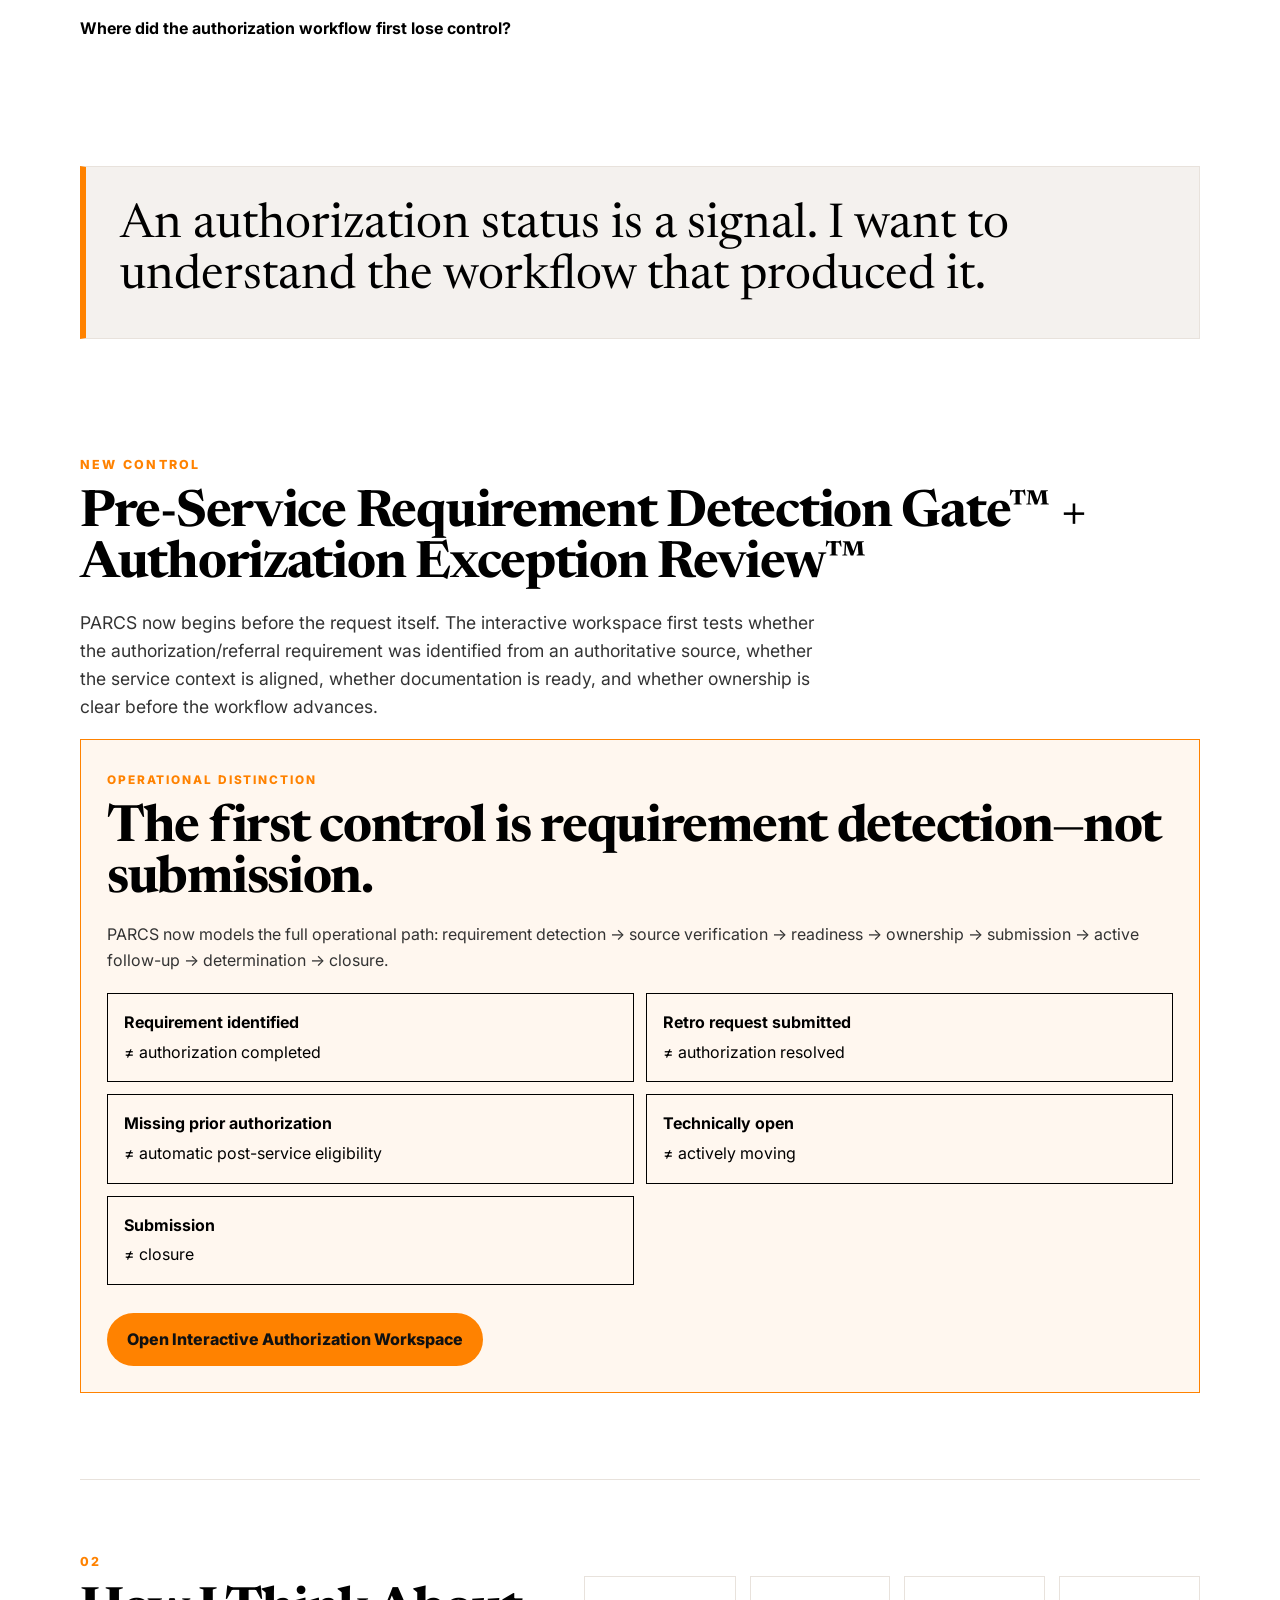
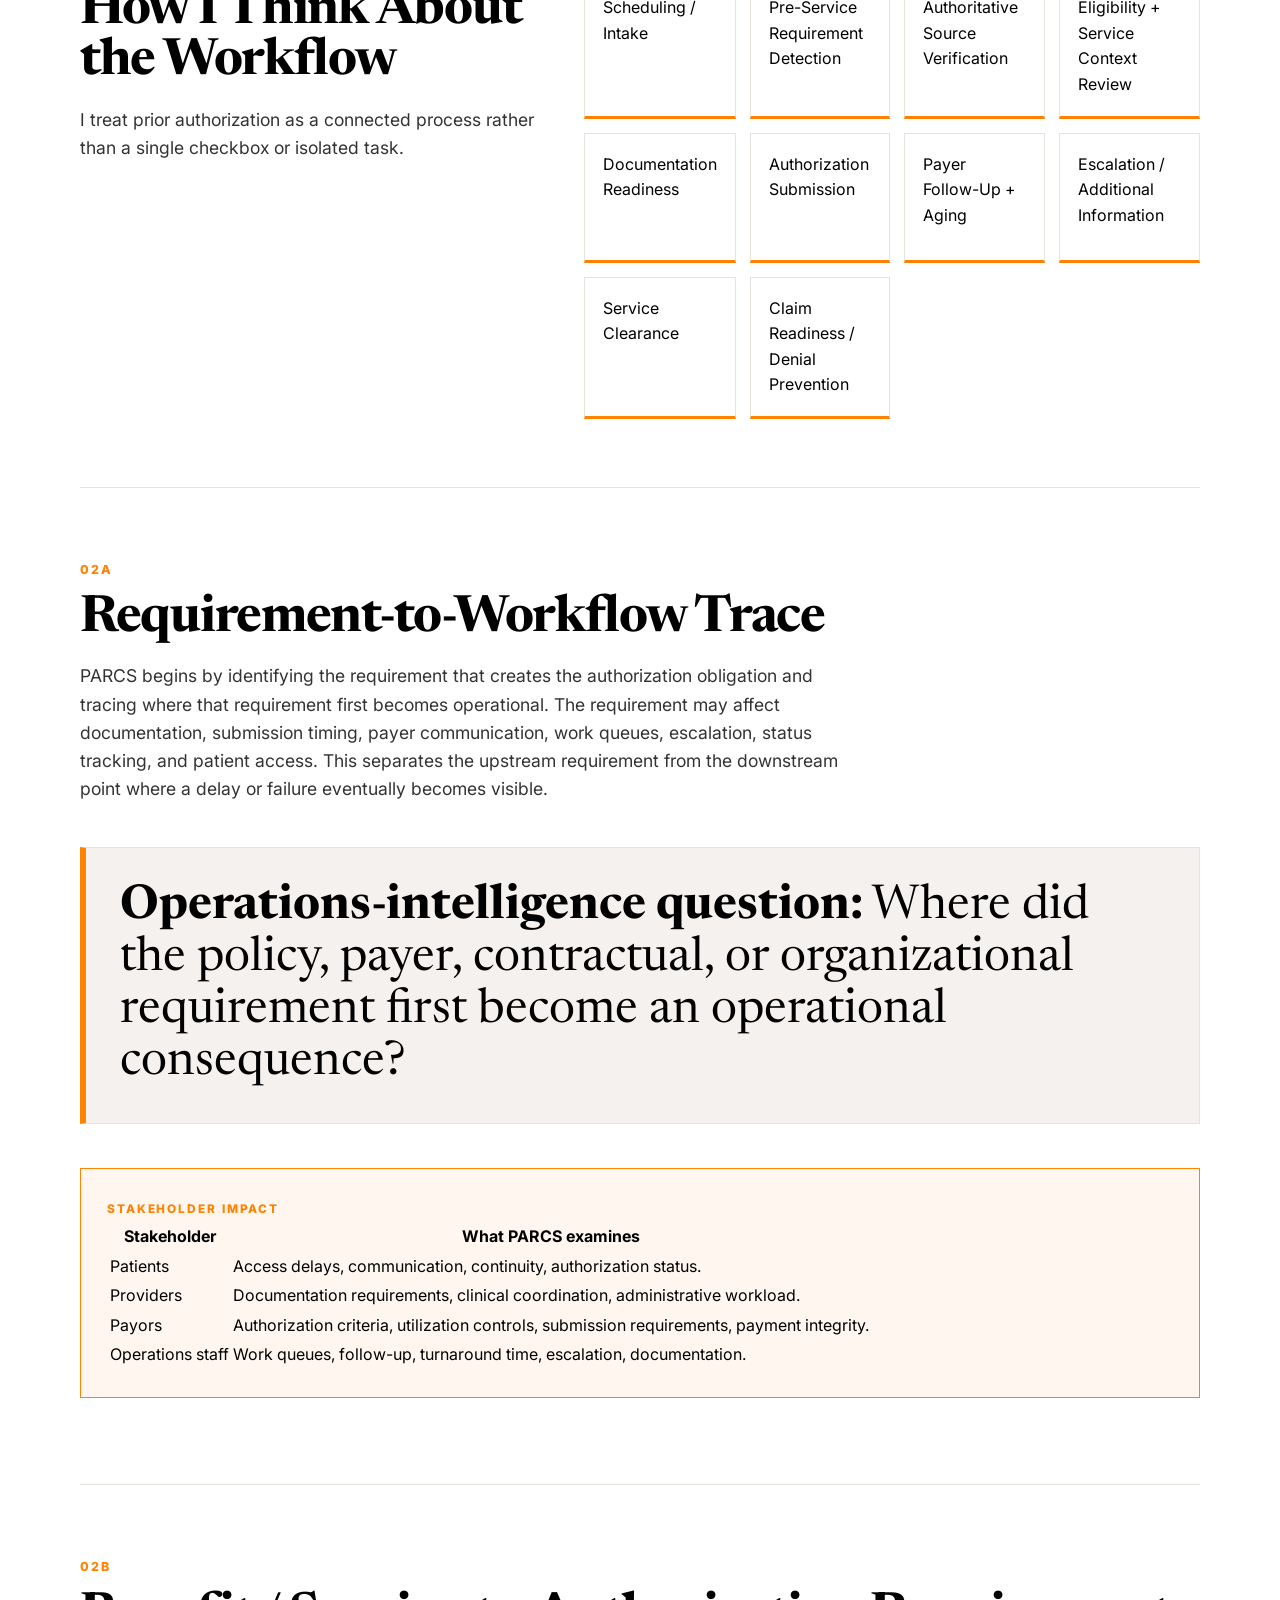
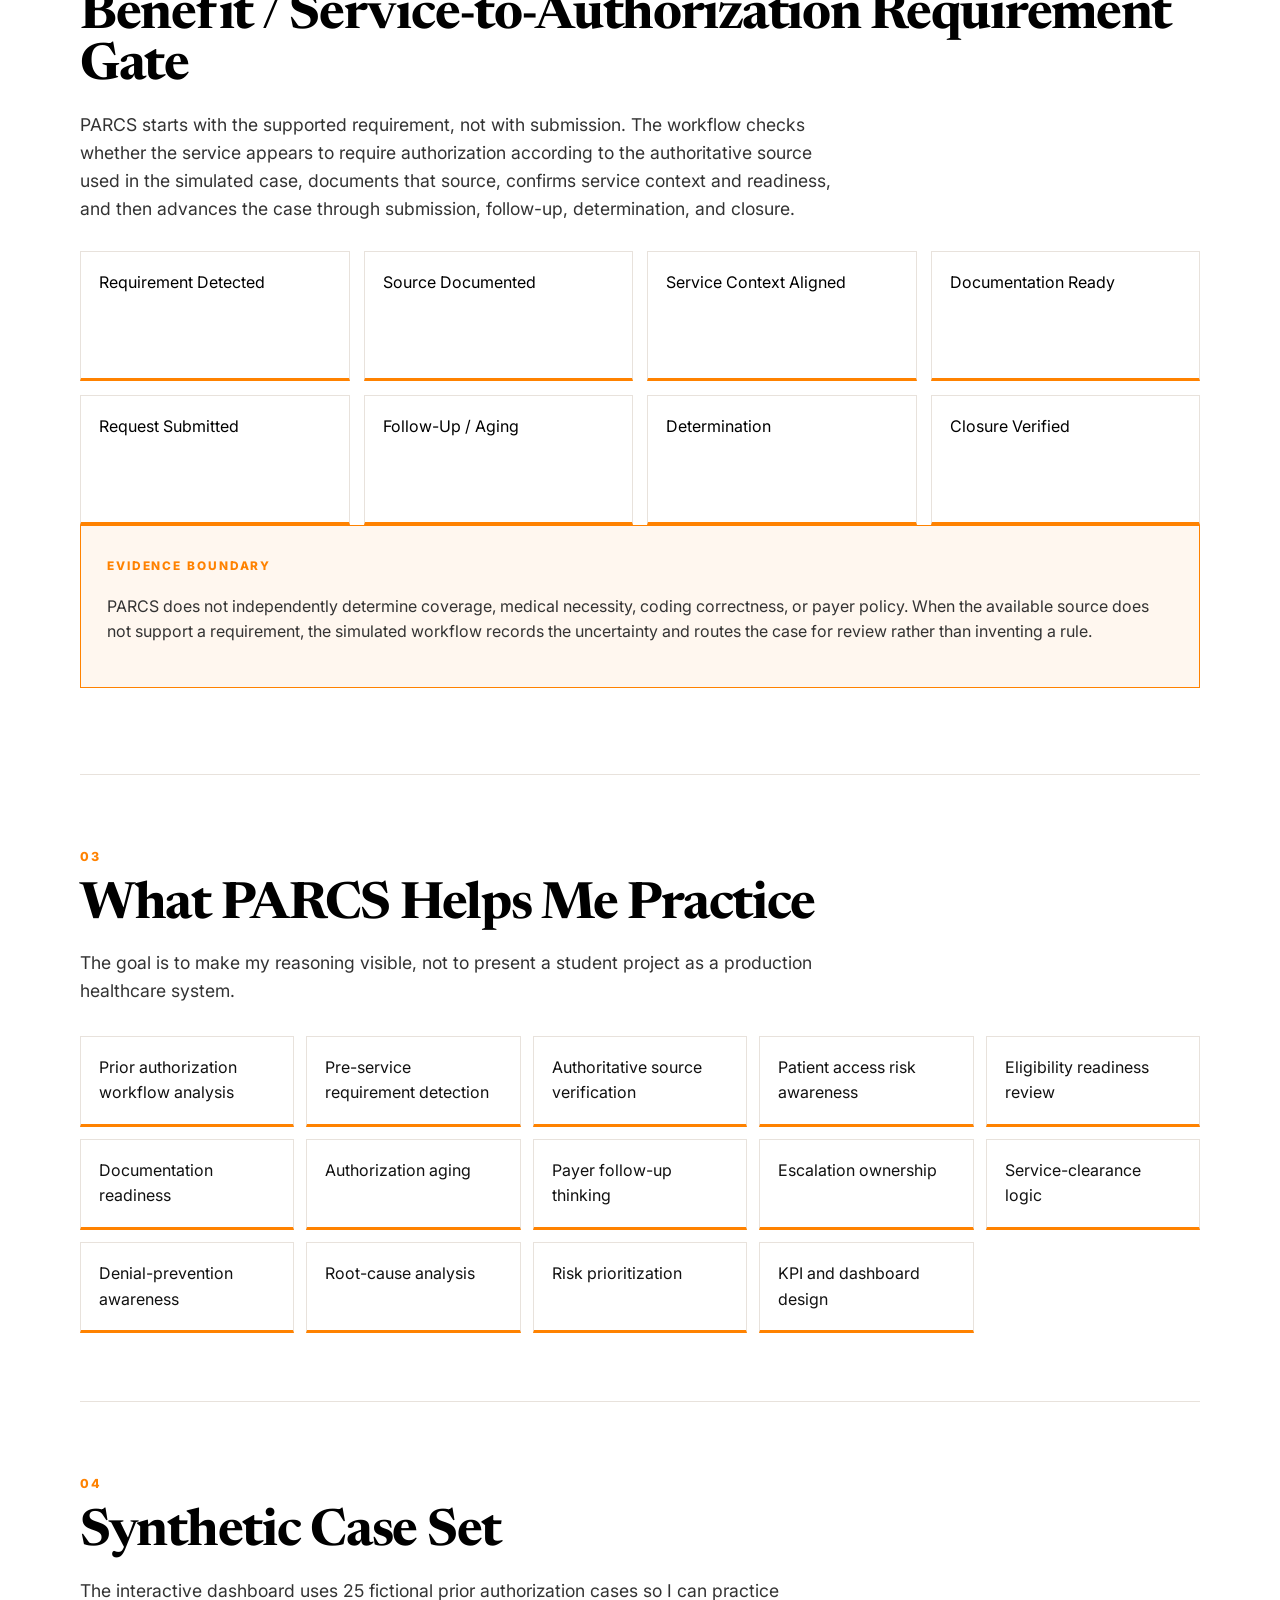
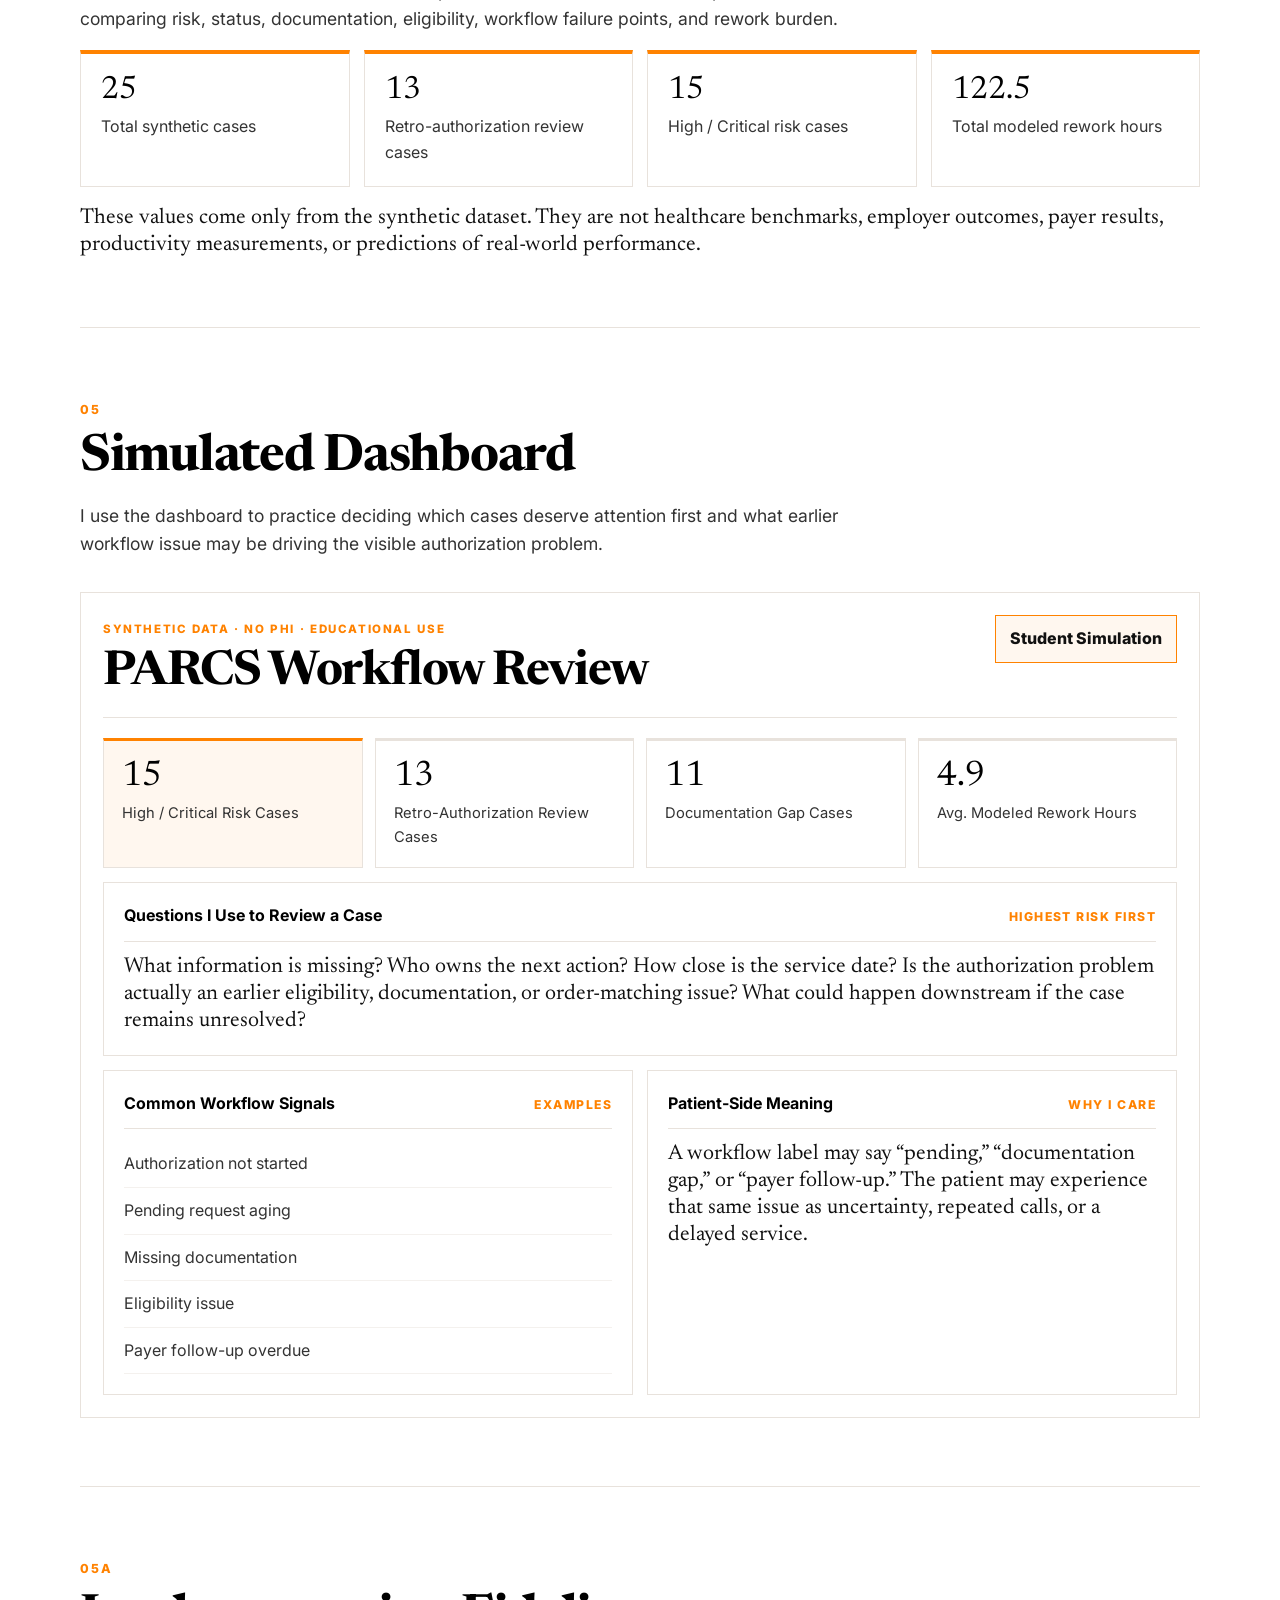
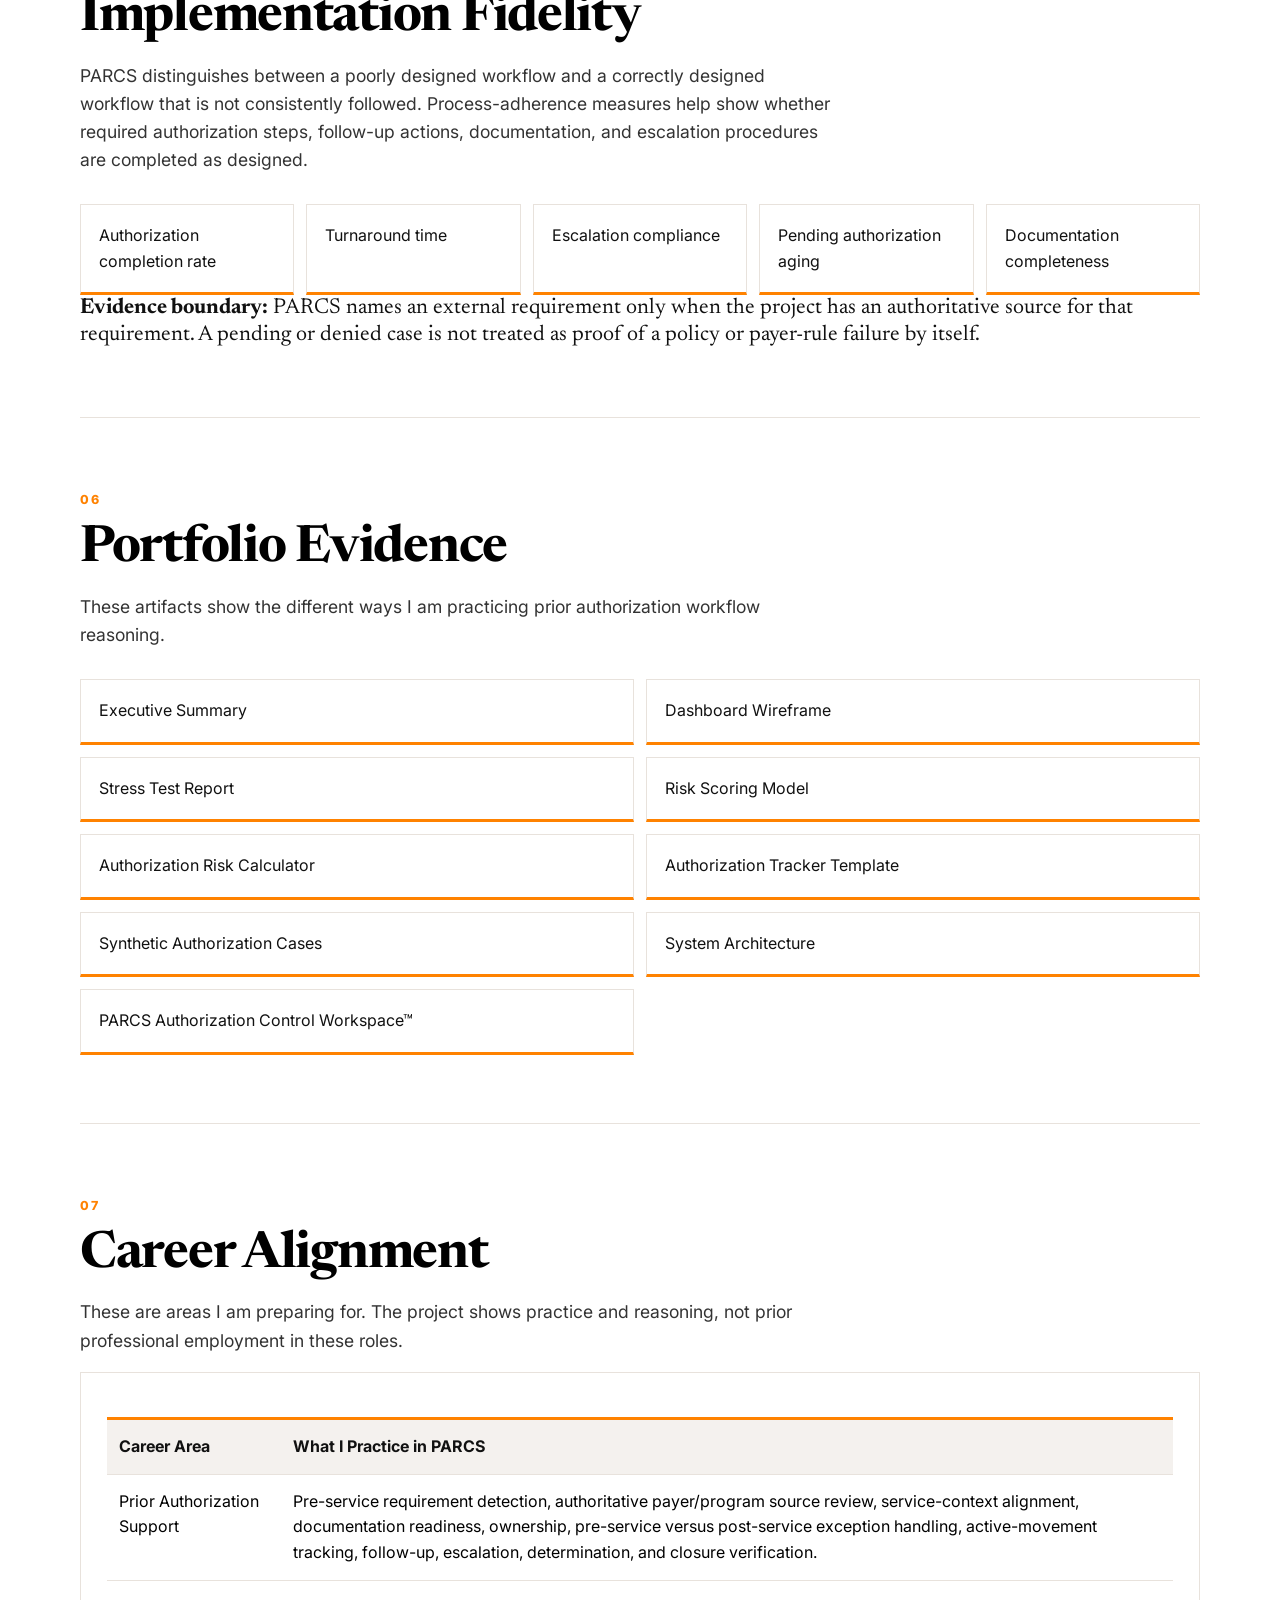
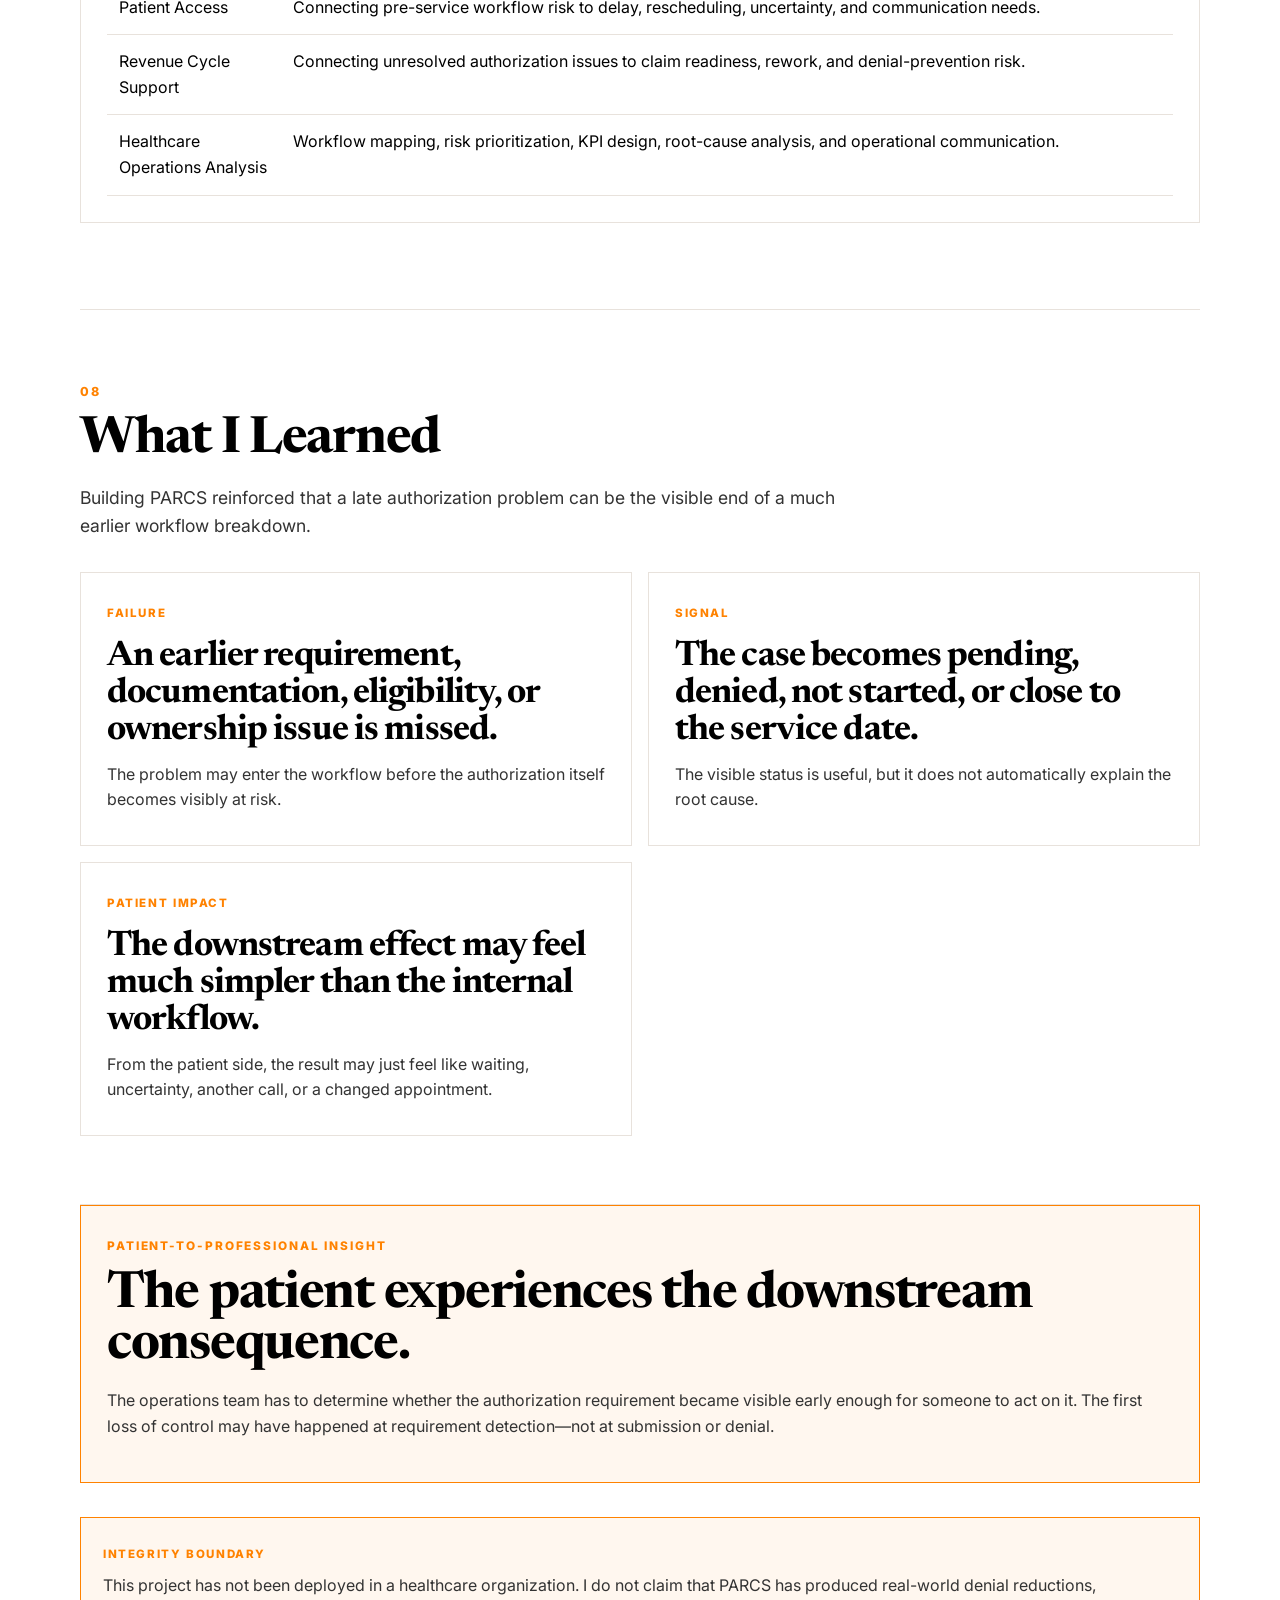
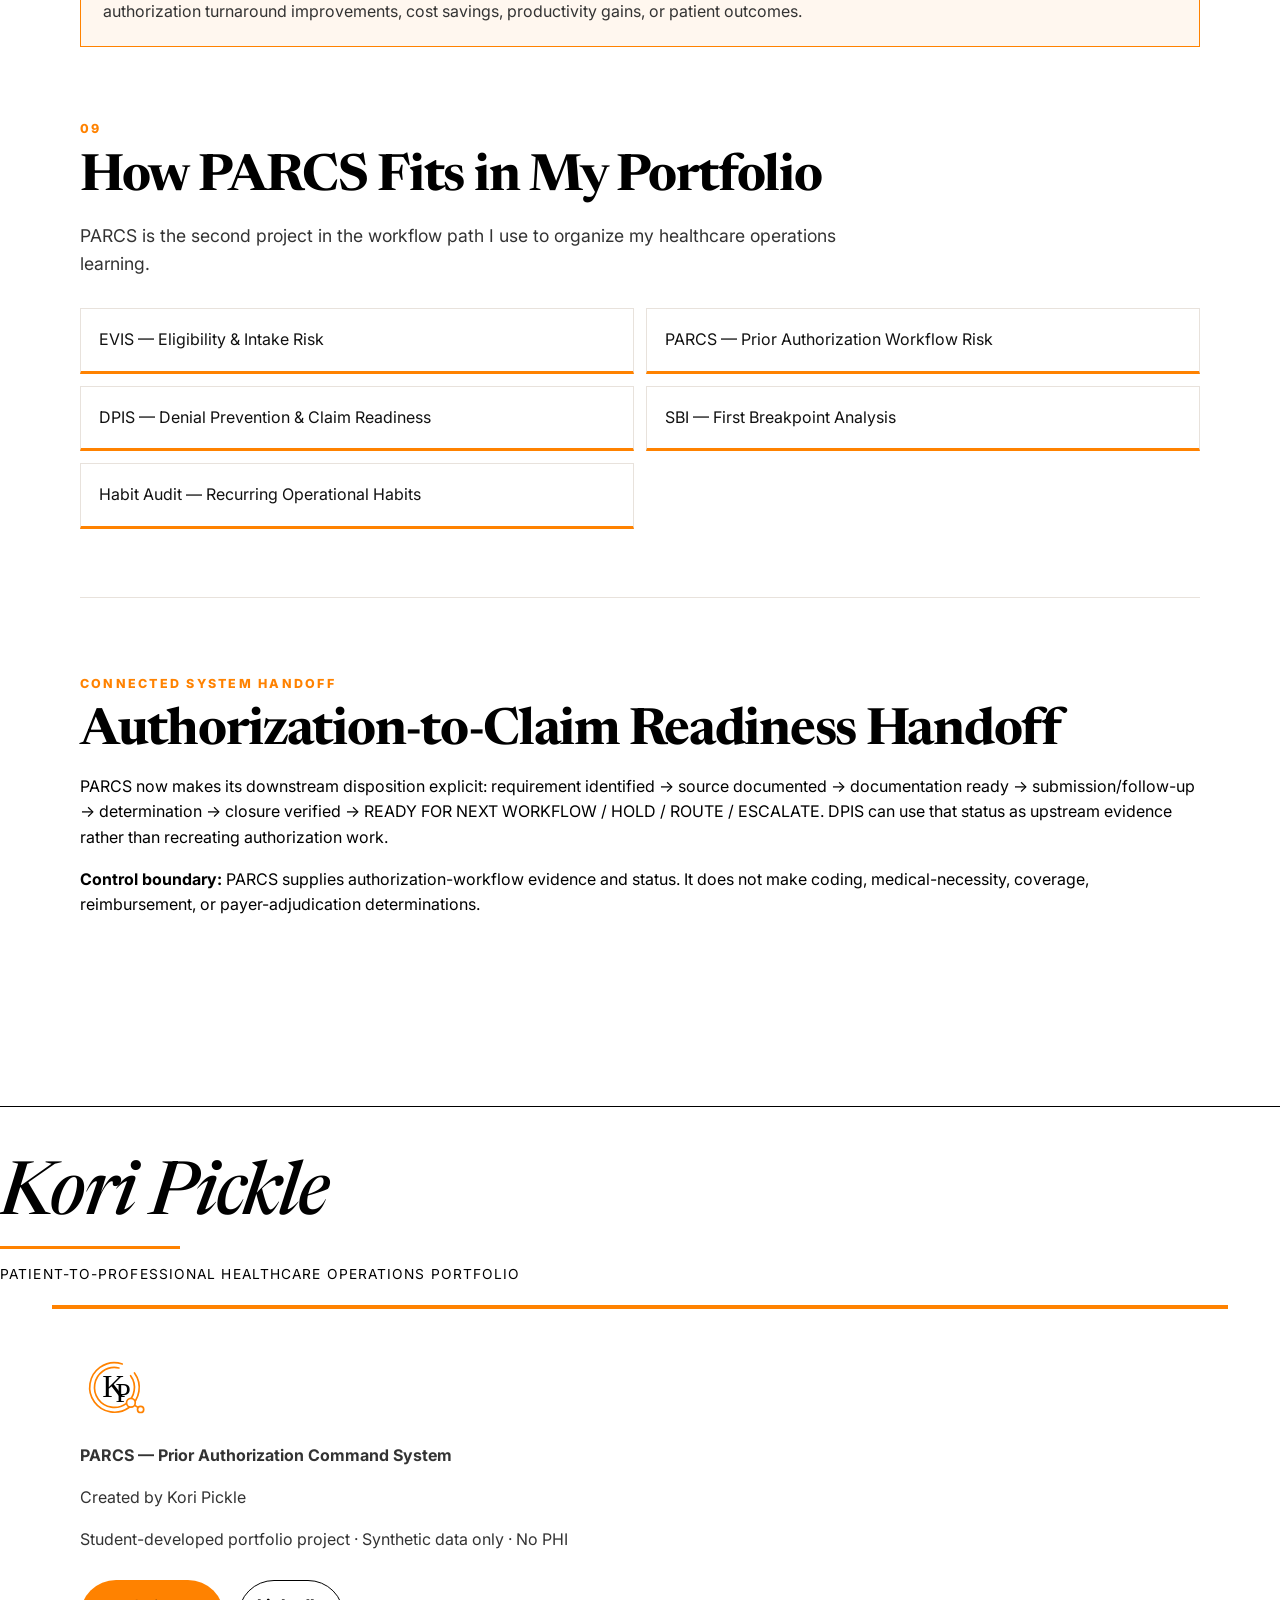
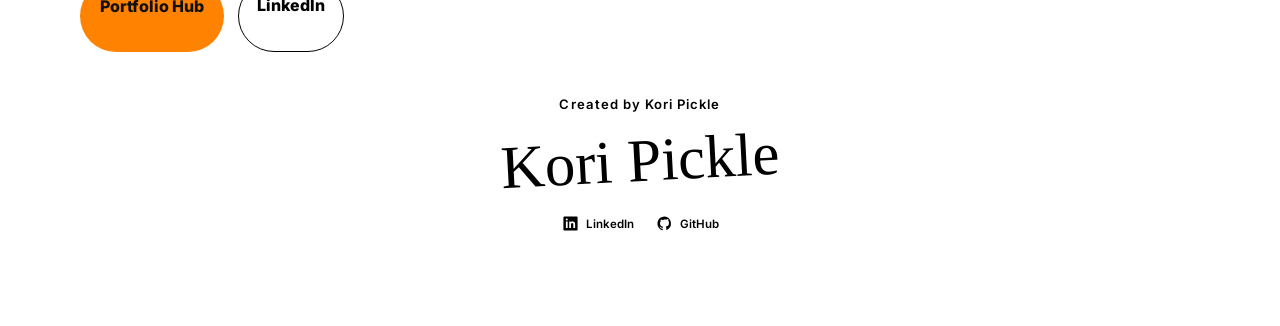
==== commit f879cf2f: "Include signature and small LinkedIn GitHub icons under creator credit" ====
--- a/index.html
+++ b/index.html
@@ -339,6 +339,7 @@
       <a class="primary-button" href="https://healthcare-operations-portfolio-hub.vercel.app/" target="_blank" rel="noreferrer">Portfolio Hub</a>
       <a class="secondary-button" href="https://www.linkedin.com/in/kori-pickle" target="_blank" rel="noreferrer">LinkedIn</a>
     </div>
-  </footer>
+  <div class="kp-signed-footer" aria-label="Creator signature and professional links"><div class="kp-credit">Created by Kori Pickle</div><span class="kp-script">Kori Pickle</span><div class="kp-social"><a href="https://www.linkedin.com/in/kori-pickle" target="_blank" rel="noopener noreferrer" aria-label="LinkedIn profile"><svg viewBox="0 0 24 24" aria-hidden="true"><path d="M20.4 2H3.6C2.7 2 2 2.7 2 3.6v16.8c0 .9.7 1.6 1.6 1.6h16.8c.9 0 1.6-.7 1.6-1.6V3.6c0-.9-.7-1.6-1.6-1.6ZM8 18.5H5.5V9H8Zm-1.25-10.7a1.45 1.45 0 1 1 0-2.9 1.45 1.45 0 0 1 0 2.9ZM18.5 18.5H16v-4.7c0-1.1 0-2.45-1.5-2.45s-1.8 1.2-1.8 2.4v4.75h-2.5V9h2.4v1.3h.05A2.64 2.64 0 0 1 15.05 9c2.5 0 3.45 1.6 3.45 3.8Z"/></svg>LinkedIn</a><a href="https://github.com/koripickle1101-TN" target="_blank" rel="noopener noreferrer" aria-label="GitHub profile"><svg viewBox="0 0 24 24" aria-hidden="true"><path d="M12 2a10 10 0 0 0-3.16 19.49c.5.09.68-.22.68-.48v-1.7c-2.77.6-3.35-1.18-3.35-1.18-.45-1.14-1.1-1.44-1.1-1.44-.9-.62.07-.61.07-.61 1 .07 1.53 1.03 1.53 1.03.89 1.52 2.34 1.08 2.91.82.09-.64.35-1.08.64-1.33-2.21-.25-4.54-1.11-4.54-4.94 0-1.09.39-1.99 1.03-2.69-.1-.25-.45-1.27.1-2.65 0 0 .84-.27 2.75 1.03A9.58 9.58 0 0 1 12 6.47c.85 0 1.7.12 2.5.34 1.9-1.3 2.74-1.03 2.74-1.03.55 1.38.2 2.4.1 2.65.64.7 1.03 1.6 1.03 2.69 0 3.84-2.34 4.68-4.57 4.93.36.31.68.91.68 1.84v2.72c0 .27.18.58.69.48A10 10 0 0 0 12 2Z"/></svg>GitHub</a></div></div>
+</footer>
 </body>
 </html>
--- a/style.css
+++ b/style.css
@@ -203,3 +203,19 @@
   .control-chip{display:inline-block;margin-top:14px}
   .patient-quote-grid{grid-template-columns:1fr}
 }
+
+/* Healthcare Operations Intelligence Engine — shared visual standard */
+@import url('https://fonts.googleapis.com/css2?family=Newsreader:wght@500;600;700&family=Inter:wght@400;500;600;700&family=Great+Vibes&display=swap');
+:root{--hoie-white:#FFFFFF;--hoie-orange:#FF8200;--hoie-black:#000000;--hoie-structure:#F7F5F2}
+body{background:#FFFFFF;color:#000000;font-family:'Inter',Arial,sans-serif}
+h1,h2,h3,.editorial-heading{font-family:'Newsreader',Georgia,serif;letter-spacing:-.025em}
+main>section{padding-top:clamp(2.8rem,5vw,5.5rem);padding-bottom:clamp(2.8rem,5vw,5.5rem)}
+.workflow-node,.flow-node,.process-node{border:2px solid #000;outline:2px solid rgba(255,130,0,.42);outline-offset:5px;border-radius:999px;box-shadow:0 0 0 10px rgba(255,130,0,.06)}
+.workflow-connector,.dotted-connector{border-color:#FF8200;border-style:dotted}
+.kp-signed-footer{text-align:center;max-width:450px;padding:24px 12px;margin:20px auto 0;color:#000}
+.kp-signed-footer .kp-credit{font:600 .82rem 'Inter',sans-serif;letter-spacing:.08em}
+.kp-signed-footer .kp-script{display:block;font-family:'Great Vibes','Brush Script MT','Segoe Script',cursive;font-weight:400;font-size:clamp(2.5rem,5vw,3.8rem);line-height:1.4;transform:rotate(-3deg);margin:6px 0;color:#000}
+.kp-signed-footer .kp-social{display:flex;gap:22px;justify-content:center;align-items:center;margin-top:12px}
+.kp-signed-footer .kp-social a{display:inline-flex;gap:7px;align-items:center;color:#000;text-decoration:none;font:600 .72rem 'Inter',sans-serif}
+.kp-signed-footer svg{width:17px;height:17px;fill:currentColor}
+@media (prefers-reduced-motion:reduce){.kp-signed-footer *{transition:none!important;animation:none!important}}
